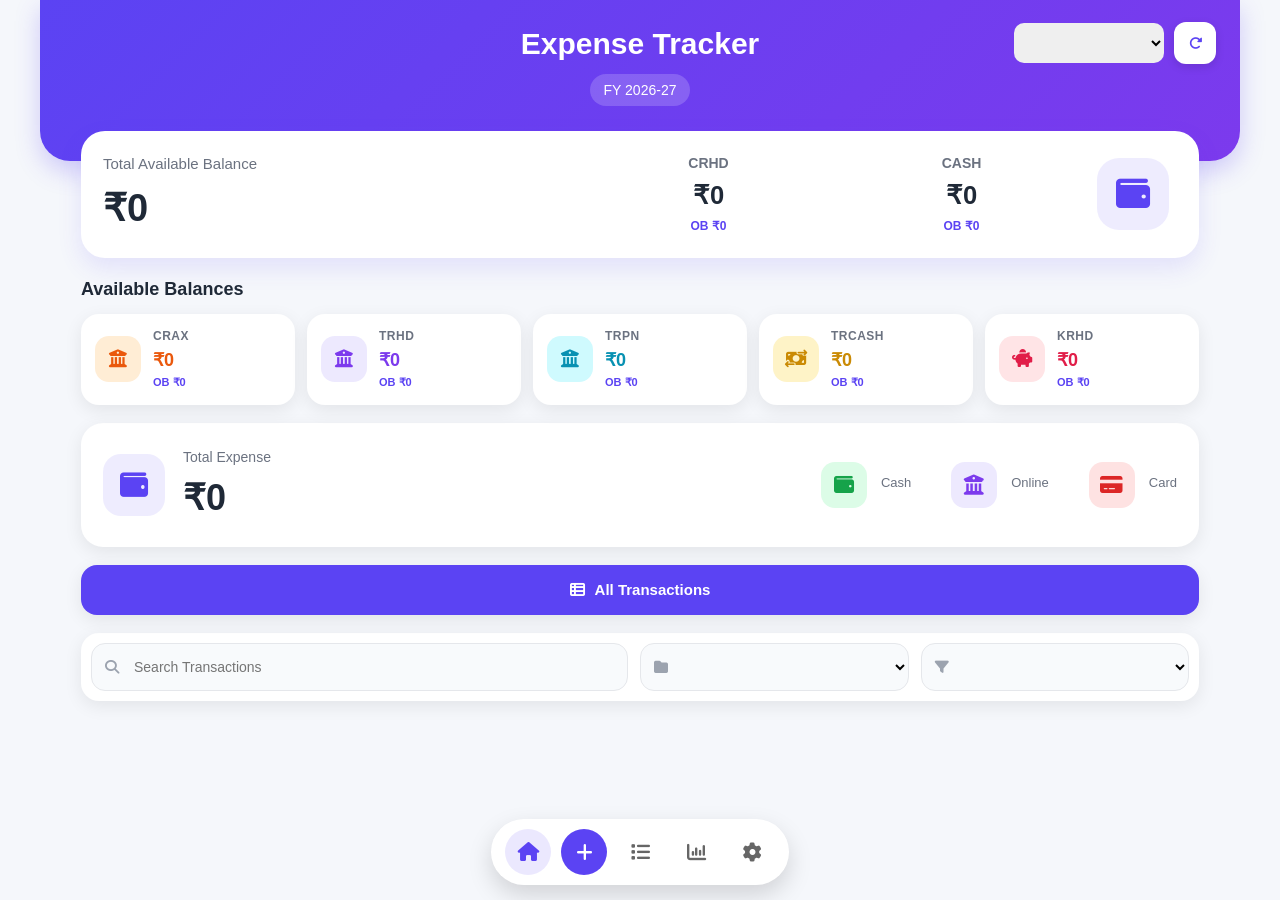
==== index.html @ 5d99fd7b "Add files via upload" ====
﻿<!DOCTYPE html>
<html lang="en">
<head>
    <meta charset="UTF-8">
    <meta name="viewport" content="width=device-width, initial-scale=1.0">

    <title>Expense Tracker</title>
    <link rel="stylesheet" href="css/style.css">

    <link rel="stylesheet"
          href="https://cdnjs.cloudflare.com/ajax/libs/font-awesome/6.5.1/css/all.min.css">
    <link rel="icon" type="image/x-icon" href="favicon.ico">
</head>

<body class="home-page"
      data-title="Expense Tracker"
      data-subtitle="FY 2026-27"
      data-show-month="true">

    <div id="headerContainer"></div>

    <main class="dashboard-container">

        <section class="balance-overview">
            <div class="balance-expense">
                <div class="balance-label">
                    Total Available Balance
                </div>
                <div id="lblTotalBalance"
                     class="balance-value">
                    ₹0
                </div>
            </div>


            <!--<div class="account-card cash">-->

            <div class="cash-info">

                <span>CRHD</span>
                <strong id="lblCRHD">
                    ₹0
                </strong>
                <small id="lblCRHDOpening" class="opening-balance">
                    OB ₹0
                </small>
            </div>

            <div class="cash-info">
                <span>CASH</span>
                <strong id="lblCash">
                    ₹0
                </strong>
                <small id="lblCashOpening" class="opening-balance">
                    OB ₹0
                </small>
            </div>


            <div class="balance-wallet">
                <i class="fa-solid fa-wallet"></i>
            </div>
        </section>

        <!-- Account Balances -->

        <h3 class="section-title">
            Available Balances
        </h3>

        <div class="balances-row">

            <div class="account-card crax">

                <div class="account-icon">
                    <i class="fa-solid fa-building-columns"></i>
                </div>

                <div class="account-info">

                    <span>CRAX</span>
                    <strong id="lblCRAX">
                        ₹0
                    </strong>
                    <small id="lblCRAXOpening" class="opening-balance">
                        OB ₹0
                    </small>
                </div>
            </div>

            <div class="account-card trhd">
                <div class="account-icon">
                    <i class="fa-solid fa-building-columns"></i>
                </div>
                <div class="account-info">
                    <span>TRHD</span>
                    <strong id="lblTRHD">
                        ₹0
                    </strong>
                    <small id="lblTRHDOpening" class="opening-balance">
                        OB ₹0
                    </small>
                </div>
            </div>

            <div class="account-card trpn">
                <div class="account-icon">
                    <i class="fa-solid fa-building-columns"></i>
                </div>

                <div class="account-info">

                    <span>TRPN</span>
                    <strong id="lblTRPN">
                        ₹0
                    </strong>
                    <small id="lblTRPNOpening" class="opening-balance">
                        OB ₹0
                    </small>
                </div>
            </div>

            <div class="account-card trcash">
                <div class="account-icon">
                    <i class="fa-solid fa-money-bill-transfer"></i>
                </div>
                <div class="account-info">
                    <span>TRCASH</span>
                    <strong id="lblTRCASH">
                        ₹0
                    </strong>
                    <small id="lblTRCASHOpening" class="opening-balance">
                        OB ₹0
                    </small>
                </div>

            </div>

            <div class="account-card krhd">

                <div class="account-icon">
                    <i class="fa-solid fa-piggy-bank"></i>
                </div>
                <div class="account-info">
                    <span>KRHD</span>
                    <strong id="lblKRHD">
                        ₹0
                    </strong>
                    <small id="lblKRHDOpening" class="opening-balance">
                        OB ₹0
                    </small>
                </div>

            </div>

        </div>

        <div class="balance-card">

            <div class="balance-left">

                <div class="balance-icon">
                    <i class="fa-solid fa-wallet"></i>
                </div>

                <div>
                    <span>Total Expense</span>
                    <h2 id="lblTotalExpense">₹0</h2>
                </div>

            </div>

            <div class="expense-summary-inline">

                <div class="summary-item">
                    <i class="fa-solid fa-wallet cash-color"></i>
                    <div>
                        <span>Cash</span>
                        <h3 id="lblCashExpense"></h3>
                    </div>
                </div>

                <div class="summary-item">
                    <i class="fa-solid fa-building-columns online-color"></i>
                    <div>
                        <span>Online</span>
                        <h3 id="lblOnlineExpense"></h3>
                    </div>
                </div>

                <div class="summary-item">
                    <i class="fa-solid fa-credit-card cc-color"></i>
                    <div>
                        <span>Card</span>
                        <h3 id="lblCCPayment"></h3>
                    </div>
                </div>

            </div>

        </div>

        <div class="entries-actions">

            <button id="btnViewAll" class="action-btn">
                <i class="fa-solid fa-table-list"></i>
                All Transactions
            </button>

        </div>

        <div class="filters-panel">

            <div class="filter-item search-box">
                <i class="fa-solid fa-magnifying-glass"></i>
                <input type="text"
                       id="txtSearch"
                       placeholder="Search Transactions">
            </div>

            <div class="filter-item">
                <i class="fa-solid fa-folder"></i>
                <select id="cmbCategory"></select>
            </div>

            <div class="filter-item">
                <i class="fa-solid fa-filter"></i>
                <select id="cmbMode"></select>

            </div>

        </div>


        <!-- ==========================================
     View All Transactions Modal
    =========================================== -->

        <div id="allEntriesModal" class="custom-modal">

            <div class="custom-modal-content">

                <div class="custom-modal-header">

                    <h2>
                        <i class="fa-solid fa-table-list"></i>
                        All Transactions
                    </h2>

                    <button id="btnCloseEntriesModal" class="close-modal">
                        <i class="fa-solid fa-xmark"></i>
                    </button>

                </div>

                <div class="custom-modal-body">

                    <div id="allEntriesTableContainer">

                    </div>

                </div>

            </div>

        </div>

        <div id="entriesContainer"></div>

        <div id="loadingOverlay" style="
	          position: fixed;
	          top: 0;
	          left: 0;
	          width: 100%;
	          height: 100%;
	          background: rgba(255,255,255,0.6);
	          display: flex;
	          align-items: center;
	          justify-content: center;
	          z-index: 9999;
	          display: none;">
            <img src="loading.gif" alt="Loading..." style="width: 100px; height: 100px;">
        </div>

    </main>


    <script src="js/config.js"></script>
    <script src="js/header.js"></script>
    <script src="js/api.js"></script>
    <script src="js/common.js"></script>
    <script src="js/dashboard.js"></script>
    <script src="js/entries.js"></script>
    <script src="js/navigation.js"></script>
</body>
</html>
---- css/style.css ----
/* ==========================================================
   EXPENSE TRACKER
   STYLE.CSS
   PART 1
   ----------------------------------------------------------
   1. Root Variables
   2. Reset
   3. Base Styles
   4. Typography
   5. Layout
   6. Header
   7. Common Cards
   8. Utilities
   9. Balance Overview
========================================================== */


/* ==========================================================
   1. ROOT VARIABLES
========================================================== */

:root {
    --primary: #5b43f3;
    --primary-dark: #4630dd;
    --primary-light: #7c3aed;
    --success: #16a34a;
    --danger: #dc2626;
    --warning: #ea580c;
    --info: #0891b2;
    --bg: #f5f7fb;
    --card: #ffffff;
    --text: #1f2937;
    --text-light: #6b7280;
    --border: #e5e7eb;
    --radius-sm: 12px;
    --radius: 18px;
    --radius-lg: 26px;
    --shadow: 0 5px 18px rgba(0,0,0,.08);
    --shadow-hover: 0 10px 28px rgba(0,0,0,.12);
    --transition: .25s ease;
}


/* ==========================================================
   2. RESET
========================================================== */

*,
*::before,
*::after {
    margin: 0;
    padding: 0;
    box-sizing: border-box;
}

html {
    scroll-behavior: smooth;
}

body {
    font-family: "Segoe UI", sans-serif;
    background: var(--bg);
    color: var(--text);
    line-height: 1.45;
    padding-bottom: 90px;
}


/* ==========================================================
   3. BASE ELEMENTS
========================================================== */

img {
    max-width: 100%;
    display: block;
}

button {
    font-family: inherit;
    cursor: pointer;
}

input,
select,
textarea {
    font-family: inherit;
}

a {
    text-decoration: none;
    color: inherit;
}


/* ==========================================================
   4. TYPOGRAPHY
========================================================== */

h1 {
    font-size: clamp(24px,3vw,30px);
    font-weight: 700;
}

h2 {
    font-size: clamp(20px,2.5vw,26px);
    font-weight: 700;
}

h3 {
    font-size: clamp(18px,2vw,22px);
    font-weight: 600;
}

.section-title {
    margin: 18px 0 12px;
    font-size: 18px;
    font-weight: 700;
    color: var(--text);
}

.text-center {
    text-align: center;
}


/* ==========================================================
   5. MAIN LAYOUT
========================================================== */

.dashboard-container {
    width: 100%;
    max-width: 1150px;
    margin: -30px auto 90px;
    padding: 0 16px;
    position: relative;
    z-index: 5;
}

.page-section {
    margin-bottom: 16px;
}


/* ==========================================================
   6. HEADER
========================================================== */

.dashboard-header {
    max-width: 1200px;
    margin: 0 auto;
    padding: 22px 24px 55px;
    background: linear-gradient( 135deg, var(--primary), var(--primary-light) );
    color: white;
    border-radius: 0 0 30px 30px;
    box-shadow: 0 10px 25px rgba(91,67,243,.25);
    position: relative;
}

.header-center {
    text-align: center;
}

    .header-center h1 {
        margin-bottom: 8px;
    }

.fy-badge {
    display: inline-block;
    padding: 6px 14px;
    border-radius: 30px;
    background: rgba(255,255,255,.18);
    font-size: 14px;
    font-weight: 500;
}

.header-right {
    position: absolute;
    top: 22px;
    right: 24px;
    display: flex;
    align-items: center;
    gap: 10px;
}

    .header-right select {
        width: 150px;
        height: 40px;
        border: none;
        border-radius: 10px;
        padding: 0 12px;
        outline: none;
    }

.header-refresh {
    width: 42px;
    height: 42px;
    border: none;
    border-radius: 12px;
    background: white;
    color: var(--primary);
    transition: var(--transition);
    box-shadow: 0 3px 10px rgba(0,0,0,.12);
}

    .header-refresh:hover {
        transform: rotate(180deg);
    }

.back-btn {
    position: absolute;
    left: 24px;
    top: 22px;
    width: 42px;
    height: 42px;
    border-radius: 50%;
    background: white;
    color: var(--primary);
    display: flex;
    align-items: center;
    justify-content: center;
    box-shadow: 0 3px 10px rgba(0,0,0,.12);
}


/* ==========================================================
   7. COMMON CARDS
========================================================== */

.card {
    background: var(--card);
    border-radius: var(--radius);
    box-shadow: var(--shadow);
    padding: 18px;
    transition: var(--transition);
}

    .card:hover {
        box-shadow: var(--shadow-hover);
        transform: translateY(-2px);
    }

.section-card {
    background: white;
    border-radius: var(--radius);
    padding: 18px;
    box-shadow: var(--shadow);
}


/* ==========================================================
   8. UTILITIES
========================================================== */

.flex {
    display: flex;
}

.flex-center {
    display: flex;
    align-items: center;
    justify-content: center;
}

.space-between {
    display: flex;
    justify-content: space-between;
    align-items: center;
}

.hidden {
    display: none !important;
}

.mt-10 {
    margin-top: 10px;
}

.mt-15 {
    margin-top: 15px;
}

.mt-20 {
    margin-top: 20px;
}

.mb-10 {
    margin-bottom: 10px;
}

.mb-15 {
    margin-bottom: 15px;
}

.w-100 {
    width: 100%;
}


/* ==========================================================
   9. BALANCE OVERVIEW
========================================================== */

.balance-overview {
    display: grid;
    grid-template-columns: 2fr 1fr 1fr 80px;
    gap: 18px;
    align-items: center;
    background: white;
    padding: 22px;
    border-radius: 24px;
    box-shadow: 0 10px 25px rgba(91,67,243,.12);
    margin-bottom: 16px;
}

.balance-expense {
    display: flex;
    flex-direction: column;
}

.balance-label {
    font-size: 15px;
    color: var(--text-light);
    margin-bottom: 6px;
}

.balance-value {
    font-size: clamp(30px,4vw,38px);
    font-weight: 700;
    color: var(--text);
}

.cash-info {
    display: flex;
    flex-direction: column;
    align-items: center;
}

    .cash-info span {
        font-size: 14px;
        font-weight: 600;
        color: var(--text-light);
    }

    .cash-info strong {
        font-size: clamp(22px,2vw,28px);
        margin: 4px 0;
        font-weight: 700;
    }

.opening-balance {
    font-size: 12px;
    font-weight: 600;
    color: var(--primary);
}

.balance-wallet {
    width: 72px;
    height: 72px;
    border-radius: 22px;
    display: flex;
    align-items: center;
    justify-content: center;
    background: rgba(91,67,243,.10);
}

    .balance-wallet i {
        font-size: 34px;
        color: var(--primary);
    }
/* ==========================================================
   STYLE.CSS
   PART 2
   ----------------------------------------------------------
   10. ACCOUNT CARDS
   11. ACCOUNT COLORS
   12. EXPENSE SUMMARY
   13. FILTER PANEL
========================================================== */


/* ==========================================================
   10. ACCOUNT CARDS
========================================================== */

.balances-row {
    display: grid;
    grid-template-columns: repeat(5, 1fr);
    gap: 12px;
    margin-bottom: 18px;
}

.account-card {
    display: flex;
    align-items: center;
    gap: 12px;
    padding: 14px;
    background: var(--card);
    border-radius: var(--radius);
    box-shadow: var(--shadow);
    transition: var(--transition);
    min-height: 82px;
}

    .account-card:hover {
        transform: translateY(-3px);
        box-shadow: var(--shadow-hover);
    }

.account-icon {
    width: 46px;
    height: 46px;
    border-radius: 14px;
    display: flex;
    align-items: center;
    justify-content: center;
    flex-shrink: 0;
    font-size: 18px;
}

.account-info {
    flex: 1;
    display: flex;
    flex-direction: column;
}

    .account-info span {
        font-size: 12px;
        font-weight: 600;
        color: var(--text-light);
        text-transform: uppercase;
        letter-spacing: .5px;
    }

    .account-info strong {
        font-size: 18px;
        font-weight: 700;
        margin: 2px 0;
    }

    .account-info small {
        font-size: 11px;
        font-weight: 600;
        color: var(--primary);
    }


/* ==========================================================
   11. ACCOUNT COLORS
========================================================== */

.crhd .account-icon {
    background: #dcfce7;
    color: #15803d;
}

.crhd strong {
    color: #15803d;
}



.crax .account-icon {
    background: #ffedd5;
    color: #ea580c;
}

.crax strong {
    color: #ea580c;
}



.trhd .account-icon {
    background: #ede9fe;
    color: #7c3aed;
}

.trhd strong {
    color: #7c3aed;
}



.trpn .account-icon {
    background: #cffafe;
    color: #0891b2;
}

.trpn strong {
    color: #0891b2;
}



.trcash .account-icon {
    background: #fef3c7;
    color: #ca8a04;
}

.trcash strong {
    color: #ca8a04;
}



.krhd .account-icon {
    background: #ffe4e6;
    color: #e11d48;
}

.krhd strong {
    color: #e11d48;
}



/* ==========================================================
   12. EXPENSE SUMMARY
========================================================== */

.balance-card {
    display: flex;
    justify-content: space-between;
    align-items: center;
    gap: 30px;
    background: var(--card);
    border-radius: 22px;
    padding: 22px;
    box-shadow: var(--shadow);
    margin-bottom: 18px;
}

.balance-left {
    display: flex;
    align-items: center;
    gap: 18px;
}

.balance-icon {
    width: 62px;
    height: 62px;
    border-radius: 18px;
    background: rgba(91,67,243,.10);
    display: flex;
    align-items: center;
    justify-content: center;
}

    .balance-icon i {
        font-size: 28px;
        color: var(--primary);
    }

.balance-left span {
    font-size: 14px;
    color: var(--text-light);
}

.balance-left h2 {
    font-size: clamp(28px,3vw,36px);
    margin-top: 4px;
}

.expense-summary-inline {
    display: flex;
    gap: 40px;
}

.summary-item {
    display: flex;
    align-items: center;
    gap: 14px;
}

    .summary-item i {
        width: 46px;
        height: 46px;
        border-radius: 14px;
        display: flex;
        align-items: center;
        justify-content: center;
        font-size: 20px;
    }

    .summary-item span {
        display: block;
        font-size: 13px;
        color: var(--text-light);
    }

    .summary-item h3 {
        margin-top: 3px;
        font-size: 22px;
    }

.cash-color {
    background: #dcfce7;
    color: #16a34a;
}

.online-color {
    background: #ede9fe;
    color: #7c3aed;
}

.cc-color {
    background: #fee2e2;
    color: #dc2626;
}



/* ==========================================================
   13. FILTER PANEL
========================================================== */

.filters-panel {
    display: flex;
    gap: 12px;
    background: var(--card);
    padding: 10px;
    border-radius: 18px;
    box-shadow: var(--shadow);
    margin-bottom: 18px;
}

.filter-item {
    position: relative;
    flex: 1;
}

    .filter-item i {
        position: absolute;
        left: 14px;
        top: 50%;
        transform: translateY(-50%);
        color: #9ca3af;
        font-size: 14px;
        pointer-events: none;
    }

    .filter-item input,
    .filter-item select {
        width: 100%;
        height: 48px;
        border: 1px solid var(--border);
        border-radius: 14px;
        background: #f8fafc;
        padding-left: 42px;
        padding-right: 14px;
        outline: none;
        font-size: 14px;
        transition: var(--transition);
    }

        .filter-item input:focus,
        .filter-item select:focus {
            border-color: var(--primary);
            background: white;
            box-shadow: 0 0 0 3px rgba(91,67,243,.10);
        }

.search-box {
    flex: 2;
}

/* ==========================================================
   STYLE.CSS
   PART 3
   ----------------------------------------------------------
   14. ACTION BUTTONS
   15. CATEGORY CARDS
   16. CATEGORY EXPAND / COLLAPSE
   17. TRANSACTION TABLE
   18. BADGES
   19. ACTION BUTTONS (EDIT / DELETE)
========================================================== */


/* ==========================================================
   14. ACTION BUTTONS
========================================================== */

.entries-actions {
    display: flex;
    gap: 12px;
    margin-bottom: 18px;
}

.action-btn {
    flex: 1;
    height: 50px;
    border: none;
    border-radius: 16px;
    background: var(--primary);
    color: #fff;
    font-size: 15px;
    font-weight: 600;
    display: flex;
    align-items: center;
    justify-content: center;
    gap: 10px;
    transition: var(--transition);
    box-shadow: var(--shadow);
}

    .action-btn:hover {
        background: var(--primary-dark);
        transform: translateY(-2px);
    }

    .action-btn:active {
        transform: scale(.98);
    }



/* ==========================================================
   15. CATEGORY CARDS
========================================================== */

.category-card {
    background: var(--card);
    border-radius: 18px;
    box-shadow: var(--shadow);
    margin-bottom: 14px;
    overflow: hidden;
    transition: var(--transition);
}

    .category-card:hover {
        box-shadow: var(--shadow-hover);
    }

.category-header {
    display: flex;
    align-items: center;
    justify-content: space-between;
    gap: 16px;
    padding: 18px;
    cursor: pointer;
}

.category-left {
    display: flex;
    align-items: center;
    gap: 15px;
}

.category-icon {
    width: 52px;
    height: 52px;
    border-radius: 16px;
    background: rgba(91,67,243,.10);
    color: var(--primary);
    display: flex;
    align-items: center;
    justify-content: center;
    font-size: 22px;
    flex-shrink: 0;
}

.category-info {
    display: flex;
    flex-direction: column;
}

.category-name {
    font-size: 17px;
    font-weight: 700;
    color: var(--text);
}

.category-count {
    margin-top: 3px;
    font-size: 12px;
    color: var(--text-light);
}

.category-total {
    font-size: 24px;
    font-weight: 700;
    color: var(--primary);
    white-space: nowrap;
}

.category-arrow {
    margin-left: 12px;
    font-size: 16px;
    color: var(--text-light);
    transition: .30s;
}



/* ==========================================================
   16. EXPAND / COLLAPSE
========================================================== */

.category-transactions {
    max-height: 0;
    overflow: hidden;
    transition: max-height .35s ease, padding .35s ease;
    padding: 0 18px;
}

.category-card.expanded .category-transactions {
    max-height: 2500px;
    padding: 0 18px 18px;
}

.category-card.expanded .category-arrow {
    transform: rotate(180deg);
}

.category-card.expanded {
    border-left: 5px solid var(--primary);
}



/* ==========================================================
   17. TRANSACTION TABLE
========================================================== */

.transactions-table {
    width: 100%;
    border-collapse: collapse;
    margin-top: 10px;
    background: white;
}

    .transactions-table thead {
        background: rgba(91,67,243,.08);
    }

    .transactions-table th {
        padding: 12px 10px;
        font-size: 13px;
        font-weight: 700;
        color: var(--text);
        text-align: center;
        border-bottom: 2px solid var(--border);
    }

    .transactions-table td {
        padding: 11px 10px;
        font-size: 14px;
        border-bottom: 1px solid #edf0f5;
        vertical-align: middle;
    }

    .transactions-table tbody tr {
        transition: .20s;
    }

        .transactions-table tbody tr:hover {
            background: rgba(91,67,243,.04);
        }

        .transactions-table tbody tr:last-child td {
            border-bottom: none;
        }



    /* Column Alignments */

    .transactions-table td:nth-child(1),
    .transactions-table td:nth-child(3),
    .transactions-table td:nth-child(5),
    .transactions-table td:nth-child(6) {
        text-align: center;
    }

    .transactions-table td:nth-child(2) {
        font-weight: 600;
    }

.amount-cell {
    color: var(--success);
    font-weight: 700;
    font-size: 15px;
}



/* ==========================================================
   18. BADGES
========================================================== */

.category-badge {
    display: inline-flex;
    align-items: center;
    justify-content: center;
    padding: 5px 10px;
    border-radius: 30px;
    background: rgba(91,67,243,.10);
    color: var(--primary);
    font-size: 12px;
    font-weight: 600;
}

.mode-badge {
    display: inline-flex;
    align-items: center;
    justify-content: center;
    padding: 5px 10px;
    border-radius: 30px;
    background: #f3f4f6;
    color: #555;
    font-size: 12px;
    font-weight: 600;
}



/* ==========================================================
   19. EDIT / DELETE BUTTONS
========================================================== */

.transaction-actions {
    display: flex;
    justify-content: center;
    gap: 6px;
}

.btnEdit,
.btnDelete {
    width: 34px;
    height: 34px;
    border: none;
    border-radius: 10px;
    color: white;
    display: flex;
    align-items: center;
    justify-content: center;
    transition: var(--transition);
}

.btnEdit {
    background: #2563eb;
}

    .btnEdit:hover {
        background: #1d4ed8;
    }

.btnDelete {
    background: #dc2626;
}

    .btnDelete:hover {
        background: #b91c1c;
    }

    .btnEdit:hover,
    .btnDelete:hover {
        transform: translateY(-2px);
    }

    .btnEdit i,
    .btnDelete i {
        font-size: 13px;
    }

/* ==========================================================
   STYLE.CSS
   PART 4
   ----------------------------------------------------------
   20. CUSTOM MODAL
   21. LOADING OVERLAY
   22. BOTTOM NAVIGATION
   23. MOBILE RESPONSIVE
========================================================== */


/* ==========================================================
   20. CUSTOM MODAL
========================================================== */

.custom-modal {
    display: none;
    position: fixed;
    inset: 0;
    background: rgba(0,0,0,.45);
    backdrop-filter: blur(4px);
    z-index: 9999;
    align-items: center;
    justify-content: center;
    padding: 20px;
}

    .custom-modal.show {
        display: flex;
    }

.custom-modal-content {
    width: 95%;
    max-width: 1200px;
    max-height: 92vh;
    display: flex;
    flex-direction: column;
    background: var(--card);
    border-radius: 22px;
    overflow: hidden;
    box-shadow: 0 20px 45px rgba(0,0,0,.20);
}

.custom-modal-header {
    display: flex;
    justify-content: space-between;
    align-items: center;
    padding: 18px 22px;
    background: linear-gradient( 135deg, var(--primary), var(--primary-light) );
    color: white;
}

    .custom-modal-header h2 {
        font-size: 22px;
        font-weight: 600;
    }

.close-modal {
    width: 42px;
    height: 42px;
    border: none;
    border-radius: 50%;
    background: white;
    color: var(--primary);
    font-size: 18px;
    transition: var(--transition);
}

    .close-modal:hover {
        transform: rotate(90deg);
    }

.custom-modal-body {
    flex: 1;
    overflow: auto;
    padding: 20px;
}

    .custom-modal-body::-webkit-scrollbar {
        width: 8px;
    }

    .custom-modal-body::-webkit-scrollbar-thumb {
        background: #cbd5e1;
        border-radius: 20px;
    }

#allEntriesTableContainer {
    max-height: 72vh;
    overflow-y: auto;
}

    #allEntriesTableContainer .transactions-table {
        margin-top: 0;
    }

    #allEntriesTableContainer thead th {
        position: sticky;
        top: 0;
        z-index: 50;
        background: #f4f4f4;
    }



/* ==========================================================
   21. LOADING OVERLAY
========================================================== */

#loadingOverlay {
    position: fixed;
    inset: 0;
    background: rgba(255,255,255,.70);
    backdrop-filter: blur(3px);
    display: none;
    justify-content: center;
    align-items: center;
    z-index: 99999;
}

    #loadingOverlay img {
        width: 90px;
        height: 90px;
    }



/* ==========================================================
   22. BOTTOM NAVIGATION
========================================================== */

.bottom-nav {
    position: fixed;
    left: 50%;
    bottom: 15px;
    transform: translateX(-50%);
    display: flex;
    align-items: center;
    gap: 10px;
    padding: 10px 14px;
    background: white;
    border-radius: 40px;
    box-shadow: 0 10px 25px rgba(0,0,0,.15);
    z-index: 999;
}

    .bottom-nav a {
        width: 46px;
        height: 46px;
        display: flex;
        align-items: center;
        justify-content: center;
        border-radius: 50%;
        color: #666;
        transition: var(--transition);
    }

        .bottom-nav a:hover {
            background: rgba(91,67,243,.08);
            color: var(--primary);
        }

        .bottom-nav a.active {
            background: rgba(91,67,243,.12);
            color: var(--primary);
        }

    .bottom-nav i {
        font-size: 19px;
    }

.add-menu {
    background: var(--primary);
    color: white !important;
}

    .add-menu:hover {
        background: var(--primary-dark) !important;
    }

    .add-menu.active {
        background: var(--primary);
        color: white !important;
    }



/* ==========================================================
   23. MOBILE RESPONSIVE
========================================================== */

@media (max-width:1024px) {

    .balances-row {
        grid-template-columns: repeat(3,1fr);
    }
}



@media (max-width:768px) {

    body {
        padding-bottom: 110px;
    }

    .dashboard-container {
        margin: -22px auto 110px;
        padding: 0 10px;
    }

    .dashboard-header {
        padding: 18px 14px 45px;
        border-radius: 0 0 24px 24px;
    }

    .header-center h1 {
        font-size: 20px;
    }

    .fy-badge {
        font-size: 12px;
    }

    .header-right {
        position: static;
        justify-content: center;
        margin-top: 15px;
    }

        .header-right select {
            width: 130px;
        }

    .back-btn {
        left: 14px;
        top: 18px;
    }

    /* Balance Overview */

    .balance-overview {
        grid-template-columns: 1fr;
        gap: 18px;
        text-align: center;
    }

    .cash-info {
        align-items: center;
    }

    .balance-wallet {
        margin: auto;
    }

    /* Accounts */

    .balances-row {
        grid-template-columns: repeat(2,1fr);
    }

    .account-card {
        min-height: 76px;
        padding: 12px;
    }

    .account-info strong {
        font-size: 17px;
    }

    /* Expense */

    .balance-card {
        flex-direction: column;
        align-items: flex-start;
        gap: 20px;
    }

    .expense-summary-inline {
        width: 100%;
        display: grid;
        grid-template-columns: 1fr;
        gap: 16px;
    }

    .summary-item {
        width: 100%;
    }

    /* Filters */

    .filters-panel {
        flex-direction: column;
    }

    .filter-item {
        width: 100%;
    }

    .search-box {
        flex: 1;
    }

    /* Buttons */

    .entries-actions {
        flex-direction: column;
    }

    /* Category */

    .category-header {
        align-items: flex-start;
        flex-direction: column;
    }

    .category-total {
        margin-left: 66px;
        font-size: 22px;
    }

    /* Table */

    .transactions-table thead {
        display: none;
    }

    .transactions-table,
    .transactions-table tbody,
    .transactions-table tr,
    .transactions-table td {
        display: block;
        width: 100%;
    }

        .transactions-table tr {
            margin-bottom: 12px;
            border-radius: 14px;
            border: 1px solid var(--border);
            overflow: hidden;
            box-shadow: 0 3px 10px rgba(0,0,0,.05);
        }

        .transactions-table td {
            display: flex;
            justify-content: space-between;
            align-items: center;
            padding: 10px 14px;
            text-align: right !important;
        }

            .transactions-table td::before {
                content: attr(data-label);
                font-weight: 600;
                color: var(--text);
                text-align: left;
            }

    .transaction-actions {
        justify-content: flex-end;
    }

    /* Modal */

    .custom-modal {
        padding: 8px;
    }

    .custom-modal-content {
        width: 100%;
        max-height: 96vh;
        border-radius: 18px;
    }

    .custom-modal-header {
        padding: 14px 16px;
    }

        .custom-modal-header h2 {
            font-size: 18px;
        }

    .custom-modal-body {
        padding: 14px;
    }

    /* Bottom Navigation */

    .bottom-nav {
        width: calc(100% - 20px);
        justify-content: space-evenly;
        bottom: 12px;
    }
}



@media (max-width:480px) {

    .balances-row {
        grid-template-columns: 1fr;
    }

    .balance-value {
        font-size: 30px;
    }

    .cash-info strong {
        font-size: 22px;
    }

    .summary-item h3 {
        font-size: 18px;
    }

    .category-icon {
        width: 46px;
        height: 46px;
        font-size: 18px;
    }

    .category-name {
        font-size: 15px;
    }

    .category-total {
        font-size: 20px;
        margin-left: 58px;
    }
}
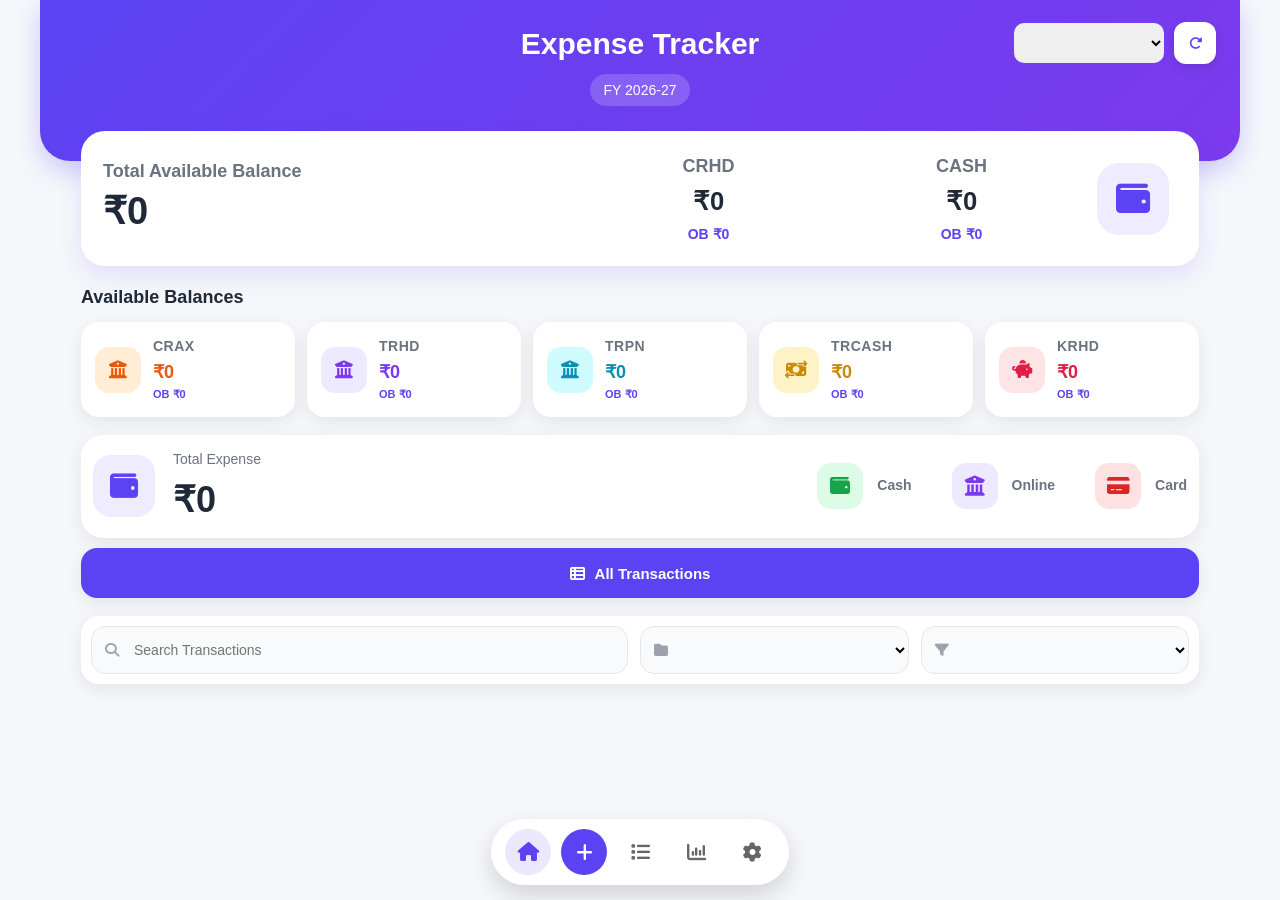
==== commit 68a8bb37: "Add files via upload" ====
--- a/index.html
+++ b/index.html
@@ -287,10 +287,10 @@
 
     <script src="js/config.js"></script>
     <script src="js/header.js"></script>
-    <script src="js/api.js"></script>
+    <!--<script src="js/api.js"></script>-->
     <script src="js/common.js"></script>
     <script src="js/dashboard.js"></script>
-    <script src="js/entries.js"></script>
+    <script src="js/transactions.js"></script>
     <script src="js/navigation.js"></script>
 </body>
 </html>
--- a/css/style.css
+++ b/css/style.css
@@ -141,6 +141,7 @@
 }
 
 
+
 /* ==========================================================
    6. HEADER
 ========================================================== */
@@ -206,6 +207,15 @@
         transform: rotate(180deg);
     }
 
+
+#msgBox {
+    margin-top: 0px;
+    text-align: center;
+    font-weight: 600;
+    font-size: 16px;
+}
+
+
 .back-btn {
     position: absolute;
     left: 24px;
@@ -318,9 +328,10 @@
 }
 
 .balance-label {
-    font-size: 15px;
+    font-size: 18px;
     color: var(--text-light);
-    margin-bottom: 6px;
+    margin-bottom: 0px;
+    font-weight: 700;
 }
 
 .balance-value {
@@ -336,8 +347,8 @@
 }
 
     .cash-info span {
-        font-size: 14px;
-        font-weight: 600;
+        font-size: 18px;
+        font-weight: 700;
         color: var(--text-light);
     }
 
@@ -348,8 +359,8 @@
     }
 
 .opening-balance {
-    font-size: 12px;
-    font-weight: 600;
+    font-size: 14px;
+    font-weight: 700;
     color: var(--primary);
 }
 
@@ -424,8 +435,8 @@
 }
 
     .account-info span {
-        font-size: 12px;
-        font-weight: 600;
+        font-size: 14px;
+        font-weight: 700;
         color: var(--text-light);
         text-transform: uppercase;
         letter-spacing: .5px;
@@ -525,9 +536,9 @@
     gap: 30px;
     background: var(--card);
     border-radius: 22px;
-    padding: 22px;
+    padding: 12px;
     box-shadow: var(--shadow);
-    margin-bottom: 18px;
+    margin-bottom: 10px;
 }
 
 .balance-left {
@@ -586,6 +597,8 @@
         display: block;
         font-size: 13px;
         color: var(--text-light);
+        font-size: 14px;
+        font-weight: 700;
     }
 
     .summary-item h3 {
@@ -1276,13 +1289,77 @@
     /* Category */
 
     .category-header {
-        align-items: flex-start;
-        flex-direction: column;
+        display: flex;
+        justify-content: space-between;
+        align-items: center;
+        gap: 20px;
+        padding: 18px;
     }
 
     .category-total {
         margin-left: 66px;
         font-size: 22px;
+    }
+
+    .category-info {
+        flex: 1;
+        display: flex;
+        flex-direction: column;
+    }
+
+    .category-progress-row {
+        display: flex;
+        align-items: center;
+        gap: 10px;
+        margin-top: 8px;
+        width: 100%;
+    }
+
+    .txn-count {
+        width: 65px;
+        font-size: 12px;
+        color: #666;
+        flex-shrink: 0;
+    }
+
+    .category-progress {
+        flex: 1;
+        height: 8px;
+        background: #ececec;
+        border-radius: 30px;
+        overflow: hidden;
+        min-width: 120px;
+    }
+
+    .category-progress-fill {
+        height: 100%;
+        background: linear-gradient( 90deg, var(--primary), var(--primary-light) );
+        border-radius: 20px;
+    }
+
+    .percent {
+        width: 48px;
+        text-align: right;
+        font-size: 12px;
+        color: #666;
+    }
+
+    .avg-text {
+        margin-top: 6px;
+        font-size: 12px;
+        color: #888;
+    }
+
+    .category-right {
+        min-width: 140px;
+        text-align: right;
+    }
+
+    .category-left {
+        display: flex;
+        align-items: flex-start;
+        gap: 16px;
+        flex: 1;
     }
 
     /* Table */
@@ -1361,6 +1438,7 @@
 
 
 
+
 @media (max-width:480px) {
 
     .balances-row {
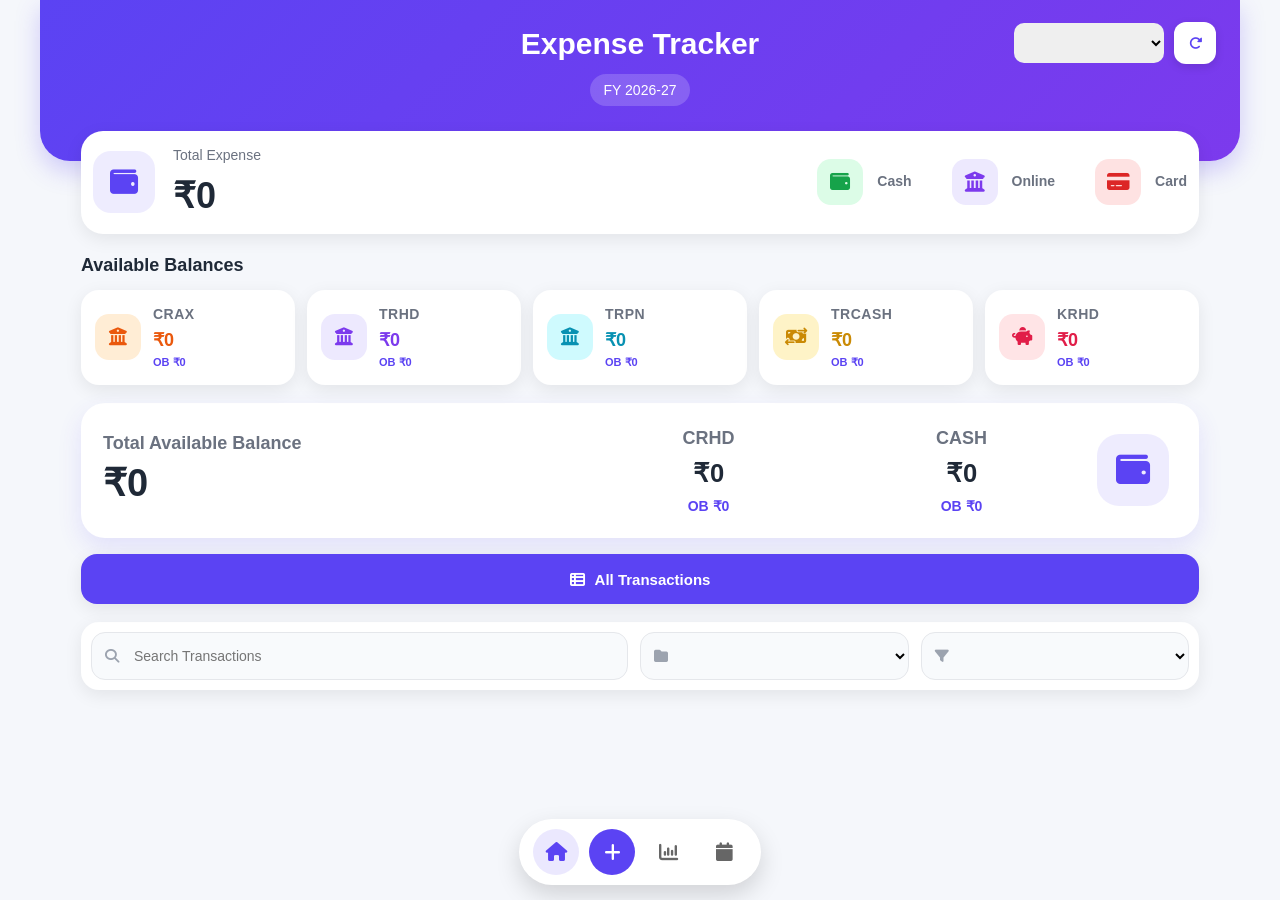
==== commit 5052fb04: "Add files via upload" ====
--- a/index.html
+++ b/index.html
@@ -20,6 +20,148 @@
     <div id="headerContainer"></div>
 
     <main class="dashboard-container">
+
+
+
+        <div class="balance-card">
+
+            <div class="balance-left">
+
+                <div class="balance-icon">
+                    <i class="fa-solid fa-wallet"></i>
+                </div>
+
+                <div>
+                    <span>Total Expense</span>
+                    <h2 id="lblTotalExpense">₹0</h2>
+                </div>
+
+            </div>
+
+            <div class="expense-summary-inline">
+
+                <div class="summary-item">
+                    <i class="fa-solid fa-wallet cash-color"></i>
+                    <div>
+                        <span>Cash</span>
+                        <h3 id="lblCashExpense"></h3>
+                    </div>
+                </div>
+
+                <div class="summary-item">
+                    <i class="fa-solid fa-building-columns online-color"></i>
+                    <div>
+                        <span>Online</span>
+                        <h3 id="lblOnlineExpense"></h3>
+                    </div>
+                </div>
+
+                <div class="summary-item">
+                    <i class="fa-solid fa-credit-card cc-color"></i>
+                    <div>
+                        <span>Card</span>
+                        <h3 id="lblCCPayment"></h3>
+                    </div>
+                </div>
+
+            </div>
+
+        </div>
+
+        <!-- Account Balances -->
+
+        <h3 class="section-title">
+            Available Balances
+        </h3>
+
+        <div class="balances-row">
+
+            <div class="account-card crax">
+
+                <div class="account-icon">
+                    <i class="fa-solid fa-building-columns"></i>
+                </div>
+
+                <div class="account-info">
+
+                    <span>CRAX</span>
+                    <strong id="lblCRAX">
+                        ₹0
+                    </strong>
+                    <small id="lblCRAXOpening" class="opening-balance">
+                        OB ₹0
+                    </small>
+                </div>
+            </div>
+
+            <div class="account-card trhd">
+                <div class="account-icon">
+                    <i class="fa-solid fa-building-columns"></i>
+                </div>
+                <div class="account-info">
+                    <span>TRHD</span>
+                    <strong id="lblTRHD">
+                        ₹0
+                    </strong>
+                    <small id="lblTRHDOpening" class="opening-balance">
+                        OB ₹0
+                    </small>
+                </div>
+            </div>
+
+            <div class="account-card trpn">
+                <div class="account-icon">
+                    <i class="fa-solid fa-building-columns"></i>
+                </div>
+
+                <div class="account-info">
+
+                    <span>TRPN</span>
+                    <strong id="lblTRPN">
+                        ₹0
+                    </strong>
+                    <small id="lblTRPNOpening" class="opening-balance">
+                        OB ₹0
+                    </small>
+                </div>
+            </div>
+
+            <div class="account-card trcash">
+                <div class="account-icon">
+                    <i class="fa-solid fa-money-bill-transfer"></i>
+                </div>
+                <div class="account-info">
+                    <span>TRCASH</span>
+                    <strong id="lblTRCASH">
+                        ₹0
+                    </strong>
+                    <small id="lblTRCASHOpening" class="opening-balance">
+                        OB ₹0
+                    </small>
+                </div>
+
+            </div>
+
+            <div class="account-card krhd">
+
+                <div class="account-icon">
+                    <i class="fa-solid fa-piggy-bank"></i>
+                </div>
+                <div class="account-info">
+                    <span>KRHD</span>
+                    <strong id="lblKRHD">
+                        ₹0
+                    </strong>
+                    <small id="lblKRHDOpening" class="opening-balance">
+                        OB ₹0
+                    </small>
+                </div>
+
+            </div>
+
+        </div>
+
+        <!-- Total Available Balance -->
 
         <section class="balance-overview">
             <div class="balance-expense">
@@ -62,143 +204,6 @@
             </div>
         </section>
 
-        <!-- Account Balances -->
-
-        <h3 class="section-title">
-            Available Balances
-        </h3>
-
-        <div class="balances-row">
-
-            <div class="account-card crax">
-
-                <div class="account-icon">
-                    <i class="fa-solid fa-building-columns"></i>
-                </div>
-
-                <div class="account-info">
-
-                    <span>CRAX</span>
-                    <strong id="lblCRAX">
-                        ₹0
-                    </strong>
-                    <small id="lblCRAXOpening" class="opening-balance">
-                        OB ₹0
-                    </small>
-                </div>
-            </div>
-
-            <div class="account-card trhd">
-                <div class="account-icon">
-                    <i class="fa-solid fa-building-columns"></i>
-                </div>
-                <div class="account-info">
-                    <span>TRHD</span>
-                    <strong id="lblTRHD">
-                        ₹0
-                    </strong>
-                    <small id="lblTRHDOpening" class="opening-balance">
-                        OB ₹0
-                    </small>
-                </div>
-            </div>
-
-            <div class="account-card trpn">
-                <div class="account-icon">
-                    <i class="fa-solid fa-building-columns"></i>
-                </div>
-
-                <div class="account-info">
-
-                    <span>TRPN</span>
-                    <strong id="lblTRPN">
-                        ₹0
-                    </strong>
-                    <small id="lblTRPNOpening" class="opening-balance">
-                        OB ₹0
-                    </small>
-                </div>
-            </div>
-
-            <div class="account-card trcash">
-                <div class="account-icon">
-                    <i class="fa-solid fa-money-bill-transfer"></i>
-                </div>
-                <div class="account-info">
-                    <span>TRCASH</span>
-                    <strong id="lblTRCASH">
-                        ₹0
-                    </strong>
-                    <small id="lblTRCASHOpening" class="opening-balance">
-                        OB ₹0
-                    </small>
-                </div>
-
-            </div>
-
-            <div class="account-card krhd">
-
-                <div class="account-icon">
-                    <i class="fa-solid fa-piggy-bank"></i>
-                </div>
-                <div class="account-info">
-                    <span>KRHD</span>
-                    <strong id="lblKRHD">
-                        ₹0
-                    </strong>
-                    <small id="lblKRHDOpening" class="opening-balance">
-                        OB ₹0
-                    </small>
-                </div>
-
-            </div>
-
-        </div>
-
-        <div class="balance-card">
-
-            <div class="balance-left">
-
-                <div class="balance-icon">
-                    <i class="fa-solid fa-wallet"></i>
-                </div>
-
-                <div>
-                    <span>Total Expense</span>
-                    <h2 id="lblTotalExpense">₹0</h2>
-                </div>
-
-            </div>
-
-            <div class="expense-summary-inline">
-
-                <div class="summary-item">
-                    <i class="fa-solid fa-wallet cash-color"></i>
-                    <div>
-                        <span>Cash</span>
-                        <h3 id="lblCashExpense"></h3>
-                    </div>
-                </div>
-
-                <div class="summary-item">
-                    <i class="fa-solid fa-building-columns online-color"></i>
-                    <div>
-                        <span>Online</span>
-                        <h3 id="lblOnlineExpense"></h3>
-                    </div>
-                </div>
-
-                <div class="summary-item">
-                    <i class="fa-solid fa-credit-card cc-color"></i>
-                    <div>
-                        <span>Card</span>
-                        <h3 id="lblCCPayment"></h3>
-                    </div>
-                </div>
-
-            </div>
-
-        </div>
 
         <div class="entries-actions">
 
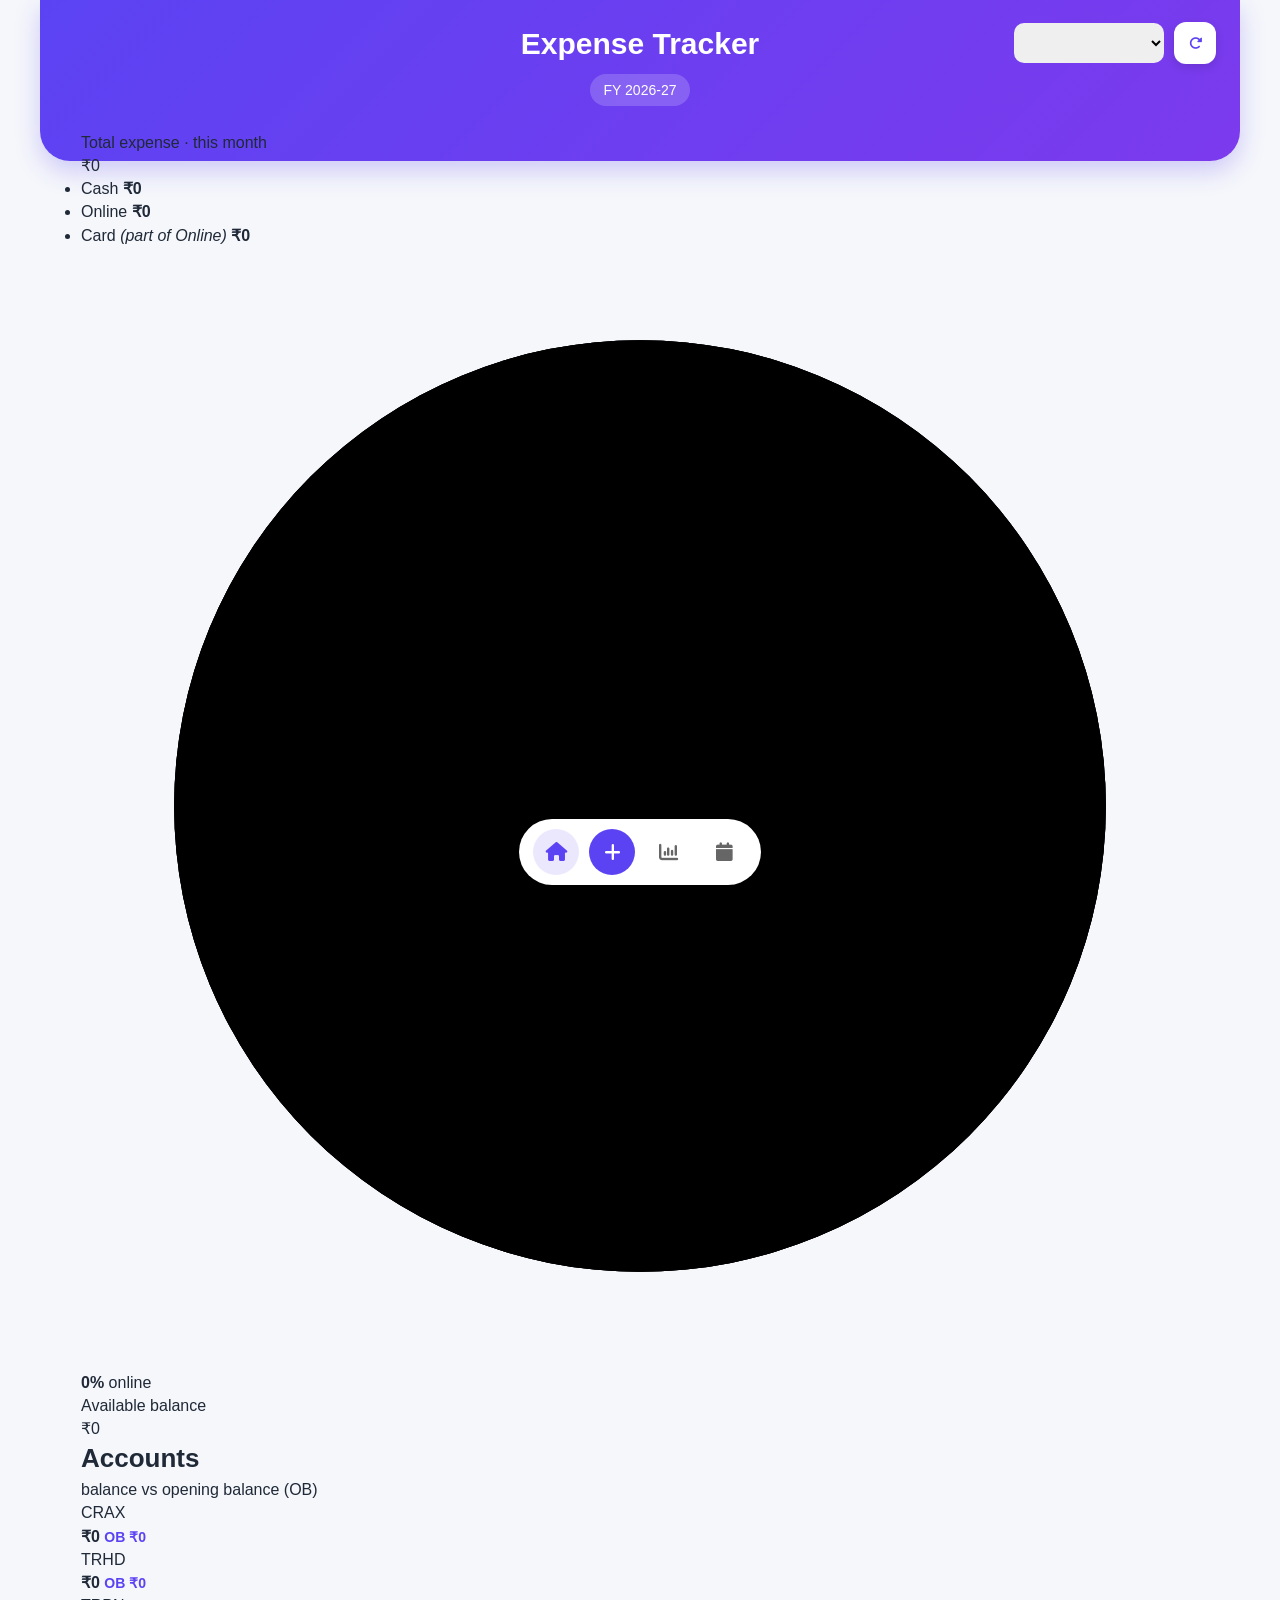
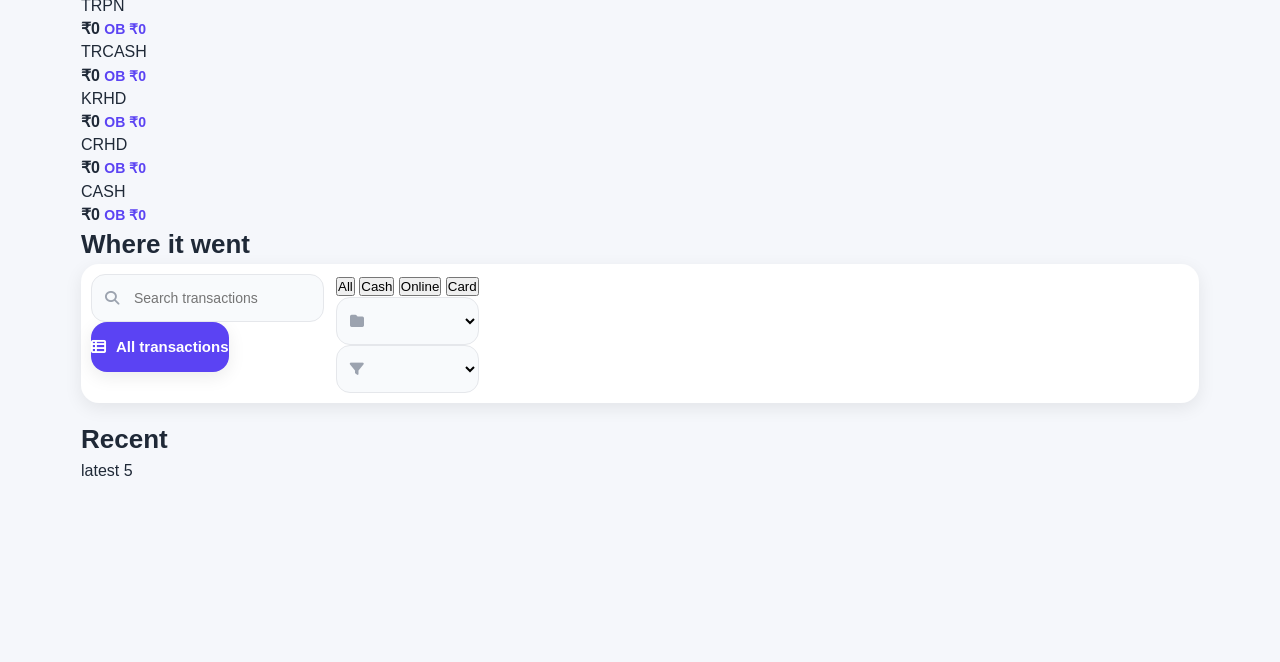
==== commit dd4801c8: "Add files via upload" ====
--- a/index.html
+++ b/index.html
@@ -1,14 +1,33 @@
-﻿<!DOCTYPE html>
+<!DOCTYPE html>
 <html lang="en">
 <head>
     <meta charset="UTF-8">
     <meta name="viewport" content="width=device-width, initial-scale=1.0">
+    <meta name="theme-color" content="#0B0F23" id="metaThemeColor">
 
     <title>Expense Tracker</title>
+
+    <!-- Apply the saved theme before the page paints (no light/dark flash).
+         To change the default for a first visit, edit 'dark' below to 'light'. -->
+    <script>
+        (function () {
+            var theme = "dark";
+            try { theme = localStorage.getItem("expenseTheme") || "dark"; } catch (e) { }
+            document.documentElement.setAttribute("data-theme", theme === "light" ? "light" : "dark");
+        })();
+    </script>
+
     <link rel="stylesheet" href="css/style.css">
 
     <link rel="stylesheet"
           href="https://cdnjs.cloudflare.com/ajax/libs/font-awesome/6.5.1/css/all.min.css">
+
+    <!-- Home page font (falls back to Segoe UI if offline) -->
+    <link rel="preconnect" href="https://fonts.googleapis.com">
+    <link rel="preconnect" href="https://fonts.gstatic.com" crossorigin>
+    <link rel="stylesheet"
+          href="https://fonts.googleapis.com/css2?family=Inter:wght@500;600;700&display=swap">
+
     <link rel="icon" type="image/x-icon" href="favicon.ico">
 </head>
 
@@ -17,229 +36,228 @@
       data-subtitle="FY 2026-27"
       data-show-month="true">
 
+    <!-- Top row: title, FY badge, month stepper, refresh, theme switch, Add button.
+         Side rail / bottom bar navigation is created by navigation.js -->
     <div id="headerContainer"></div>
 
     <main class="dashboard-container">
 
-
-
-        <div class="balance-card">
-
-            <div class="balance-left">
-
-                <div class="balance-icon">
-                    <i class="fa-solid fa-wallet"></i>
-                </div>
-
-                <div>
-                    <span>Total Expense</span>
-                    <h2 id="lblTotalExpense">₹0</h2>
-                </div>
-
-            </div>
-
-            <div class="expense-summary-inline">
-
-                <div class="summary-item">
-                    <i class="fa-solid fa-wallet cash-color"></i>
+        <!-- ======================================
+             ROW 1: Total expense + Available balance
+        ====================================== -->
+        <section class="r1">
+
+            <div class="hp-panel exp-panel">
+
+                <div class="exp-main">
+
+                    <div class="hp-label">
+                        Total expense &middot; <span id="lblSpentMonth">this month</span>
+                    </div>
+
+                    <div id="lblTotalExpense" class="hp-big">₹0</div>
+
+                    <ul class="legend">
+                        <li>
+                            <span class="hp-dot dot-cash"></span>
+                            <span class="lg-name">Cash</span>
+                            <b id="lblCashExpense">₹0</b>
+                            <small id="pctCash"></small>
+                        </li>
+                        <li>
+                            <span class="hp-dot dot-online"></span>
+                            <span class="lg-name">Online</span>
+                            <b id="lblOnlineExpense">₹0</b>
+                            <small id="pctOnline"></small>
+                        </li>
+                        <li>
+                            <span class="hp-dot dot-card"></span>
+                            <span class="lg-name">Card <em>(part of Online)</em></span>
+                            <b id="lblCCPayment">₹0</b>
+                            <small id="pctCard"></small>
+                        </li>
+                    </ul>
+
+                </div>
+
+                <div class="ring" aria-hidden="true">
+                    <svg viewBox="0 0 120 120">
+                        <circle class="ring-track" cx="60" cy="60" r="50"></circle>
+                        <circle id="ringCash" class="ring-cash" cx="60" cy="60" r="50"
+                                transform="rotate(-90 60 60)"></circle>
+                        <circle id="ringOnline" class="ring-online" cx="60" cy="60" r="50"
+                                transform="rotate(-90 60 60)"></circle>
+                    </svg>
+                    <div class="ring-center">
+                        <b id="ringPct">0%</b>
+                        <span>online</span>
+                    </div>
+                </div>
+
+            </div>
+
+            <div class="hp-panel bal-panel">
+
+                <div class="bal-head">
                     <div>
-                        <span>Cash</span>
-                        <h3 id="lblCashExpense"></h3>
-                    </div>
-                </div>
-
-                <div class="summary-item">
-                    <i class="fa-solid fa-building-columns online-color"></i>
-                    <div>
-                        <span>Online</span>
-                        <h3 id="lblOnlineExpense"></h3>
-                    </div>
-                </div>
-
-                <div class="summary-item">
-                    <i class="fa-solid fa-credit-card cc-color"></i>
-                    <div>
-                        <span>Card</span>
-                        <h3 id="lblCCPayment"></h3>
-                    </div>
-                </div>
-
-            </div>
-
+                        <div class="hp-label">Available balance</div>
+                        <div id="lblTotalBalance" class="hp-big">₹0</div>
+                    </div>
+                    <span id="chipVsOpening" class="hp-chip"></span>
+                </div>
+
+                <div id="balComp" class="comp" aria-hidden="true"></div>
+                <div id="balLegend" class="comp-legend"></div>
+
+            </div>
+
+        </section>
+
+
+        <!-- ======================================
+             ACCOUNTS
+        ====================================== -->
+        <div class="sec-head">
+            <h2>Accounts</h2>
+            <span>balance vs opening balance (OB)</span>
         </div>
 
-        <!-- Account Balances -->
-
-        <h3 class="section-title">
-            Available Balances
-        </h3>
-
-        <div class="balances-row">
-
-            <div class="account-card crax">
-
-                <div class="account-icon">
-                    <i class="fa-solid fa-building-columns"></i>
-                </div>
-
-                <div class="account-info">
-
-                    <span>CRAX</span>
-                    <strong id="lblCRAX">
-                        ₹0
-                    </strong>
-                    <small id="lblCRAXOpening" class="opening-balance">
-                        OB ₹0
-                    </small>
-                </div>
-            </div>
-
-            <div class="account-card trhd">
-                <div class="account-icon">
-                    <i class="fa-solid fa-building-columns"></i>
-                </div>
-                <div class="account-info">
-                    <span>TRHD</span>
-                    <strong id="lblTRHD">
-                        ₹0
-                    </strong>
-                    <small id="lblTRHDOpening" class="opening-balance">
-                        OB ₹0
-                    </small>
-                </div>
-            </div>
-
-            <div class="account-card trpn">
-                <div class="account-icon">
-                    <i class="fa-solid fa-building-columns"></i>
-                </div>
-
-                <div class="account-info">
-
-                    <span>TRPN</span>
-                    <strong id="lblTRPN">
-                        ₹0
-                    </strong>
-                    <small id="lblTRPNOpening" class="opening-balance">
-                        OB ₹0
-                    </small>
-                </div>
-            </div>
-
-            <div class="account-card trcash">
-                <div class="account-icon">
-                    <i class="fa-solid fa-money-bill-transfer"></i>
-                </div>
-                <div class="account-info">
-                    <span>TRCASH</span>
-                    <strong id="lblTRCASH">
-                        ₹0
-                    </strong>
-                    <small id="lblTRCASHOpening" class="opening-balance">
-                        OB ₹0
-                    </small>
-                </div>
-
-            </div>
-
-            <div class="account-card krhd">
-
-                <div class="account-icon">
-                    <i class="fa-solid fa-piggy-bank"></i>
-                </div>
-                <div class="account-info">
-                    <span>KRHD</span>
-                    <strong id="lblKRHD">
-                        ₹0
-                    </strong>
-                    <small id="lblKRHDOpening" class="opening-balance">
-                        OB ₹0
-                    </small>
-                </div>
-
-            </div>
-
-        </div>
-
-        <!-- Total Available Balance -->
-
-        <section class="balance-overview">
-            <div class="balance-expense">
-                <div class="balance-label">
-                    Total Available Balance
-                </div>
-                <div id="lblTotalBalance"
-                     class="balance-value">
-                    ₹0
-                </div>
-            </div>
-
-
-            <!--<div class="account-card cash">-->
-
-            <div class="cash-info">
-
-                <span>CRHD</span>
-                <strong id="lblCRHD">
-                    ₹0
-                </strong>
-                <small id="lblCRHDOpening" class="opening-balance">
-                    OB ₹0
-                </small>
-            </div>
-
-            <div class="cash-info">
-                <span>CASH</span>
-                <strong id="lblCash">
-                    ₹0
-                </strong>
-                <small id="lblCashOpening" class="opening-balance">
-                    OB ₹0
-                </small>
-            </div>
-
-
-            <div class="balance-wallet">
-                <i class="fa-solid fa-wallet"></i>
-            </div>
+        <section class="tiles">
+
+            <div class="tile" data-acc="CRAX" title="Axis">
+                <div class="tile-k"><span class="hp-dot"></span>CRAX</div>
+                <strong id="lblCRAX" class="tile-v">₹0</strong>
+                <small id="lblCRAXOpening" class="opening-balance">OB ₹0</small>
+                <div class="tile-bar"><i id="tbCRAX"></i></div>
+                <span id="dltCRAX" class="tile-delta"></span>
+            </div>
+
+            <div class="tile" data-acc="TRHD" title="Trupti HDFC">
+                <div class="tile-k"><span class="hp-dot"></span>TRHD</div>
+                <strong id="lblTRHD" class="tile-v">₹0</strong>
+                <small id="lblTRHDOpening" class="opening-balance">OB ₹0</small>
+                <div class="tile-bar"><i id="tbTRHD"></i></div>
+                <span id="dltTRHD" class="tile-delta"></span>
+            </div>
+
+            <div class="tile" data-acc="TRPN" title="PNB">
+                <div class="tile-k"><span class="hp-dot"></span>TRPN</div>
+                <strong id="lblTRPN" class="tile-v">₹0</strong>
+                <small id="lblTRPNOpening" class="opening-balance">OB ₹0</small>
+                <div class="tile-bar"><i id="tbTRPN"></i></div>
+                <span id="dltTRPN" class="tile-delta"></span>
+            </div>
+
+            <div class="tile" data-acc="TRCASH" title="Trupti Cash">
+                <div class="tile-k"><span class="hp-dot"></span>TRCASH</div>
+                <strong id="lblTRCASH" class="tile-v">₹0</strong>
+                <small id="lblTRCASHOpening" class="opening-balance">OB ₹0</small>
+                <div class="tile-bar"><i id="tbTRCASH"></i></div>
+                <span id="dltTRCASH" class="tile-delta"></span>
+            </div>
+
+            <div class="tile" data-acc="KRHD" title="Krishna HDFC">
+                <div class="tile-k"><span class="hp-dot"></span>KRHD</div>
+                <strong id="lblKRHD" class="tile-v">₹0</strong>
+                <small id="lblKRHDOpening" class="opening-balance">OB ₹0</small>
+                <div class="tile-bar"><i id="tbKRHD"></i></div>
+                <span id="dltKRHD" class="tile-delta"></span>
+            </div>
+
+            <div class="tile" data-acc="CRHD" title="HDFC">
+                <div class="tile-k"><span class="hp-dot"></span>CRHD</div>
+                <strong id="lblCRHD" class="tile-v">₹0</strong>
+                <small id="lblCRHDOpening" class="opening-balance">OB ₹0</small>
+                <div class="tile-bar"><i id="tbCRHD"></i></div>
+                <span id="dltCRHD" class="tile-delta"></span>
+            </div>
+
+            <div class="tile" data-acc="CASH" title="Cash in hand">
+                <div class="tile-k"><span class="hp-dot"></span>CASH</div>
+                <strong id="lblCash" class="tile-v">₹0</strong>
+                <small id="lblCashOpening" class="opening-balance">OB ₹0</small>
+                <div class="tile-bar"><i id="tbCASH"></i></div>
+                <span id="dltCASH" class="tile-delta"></span>
+            </div>
+
         </section>
 
 
-        <div class="entries-actions">
-
-            <button id="btnViewAll" class="action-btn">
-                <i class="fa-solid fa-table-list"></i>
-                All Transactions
-            </button>
-
-        </div>
-
-        <div class="filters-panel">
-
-            <div class="filter-item search-box">
-                <i class="fa-solid fa-magnifying-glass"></i>
-                <input type="text"
-                       id="txtSearch"
-                       placeholder="Search Transactions">
-            </div>
-
-            <div class="filter-item">
-                <i class="fa-solid fa-folder"></i>
-                <select id="cmbCategory"></select>
-            </div>
-
-            <div class="filter-item">
-                <i class="fa-solid fa-filter"></i>
-                <select id="cmbMode"></select>
-
-            </div>
-
-        </div>
+        <!-- ======================================
+             FILTERS + CATEGORIES   |   RECENT
+        ====================================== -->
+        <section class="r3">
+
+            <div class="col-main">
+
+                <div class="sec-head">
+                    <h2>Where it went</h2>
+                    <span id="lblCatCount"></span>
+                </div>
+
+                <div class="filters-panel">
+
+                    <div class="filters-row r-a">
+
+                        <div class="filter-item search-box">
+                            <i class="fa-solid fa-magnifying-glass"></i>
+                            <input type="text"
+                                   id="txtSearch"
+                                   autocomplete="off"
+                                   placeholder="Search transactions">
+                        </div>
+
+                        <button id="btnViewAll" class="action-btn" type="button">
+                            <i class="fa-solid fa-table-list"></i>
+                            <span class="btn-text">All transactions</span>
+                        </button>
+
+                    </div>
+
+                    <div class="filters-row r-b">
+
+                        <div class="seg-control" id="modeSeg" role="group" aria-label="Payment type">
+                            <button type="button" class="on" data-group="">All</button>
+                            <button type="button" data-group="CASH">Cash</button>
+                            <button type="button" data-group="ONLINE">Online</button>
+                            <button type="button" data-group="CARD">Card</button>
+                        </div>
+
+                        <div class="filter-item">
+                            <i class="fa-solid fa-folder"></i>
+                            <select id="cmbCategory" aria-label="Category"></select>
+                        </div>
+
+                        <div class="filter-item">
+                            <i class="fa-solid fa-filter"></i>
+                            <select id="cmbMode" aria-label="Account / mode"></select>
+                        </div>
+
+                    </div>
+
+                </div>
+
+                <div id="entriesContainer"></div>
+
+            </div>
+
+            <aside class="col-side">
+
+                <div class="sec-head">
+                    <h2>Recent</h2>
+                    <span>latest 5</span>
+                </div>
+
+                <div id="recentList" class="hp-panel recent-panel"></div>
+
+            </aside>
+
+        </section>
 
 
         <!-- ==========================================
-     View All Transactions Modal
-    =========================================== -->
+             View All Transactions Modal
+        =========================================== -->
 
         <div id="allEntriesModal" class="custom-modal">
 
@@ -252,7 +270,7 @@
                         All Transactions
                     </h2>
 
-                    <button id="btnCloseEntriesModal" class="close-modal">
+                    <button id="btnCloseEntriesModal" class="close-modal" type="button" aria-label="Close">
                         <i class="fa-solid fa-xmark"></i>
                     </button>
 
@@ -269,8 +287,6 @@
             </div>
 
         </div>
-
-        <div id="entriesContainer"></div>
 
         <div id="loadingOverlay" style="
 	          position: fixed;
@@ -297,5 +313,6 @@
     <script src="js/dashboard.js"></script>
     <script src="js/transactions.js"></script>
     <script src="js/navigation.js"></script>
+    <script src="js/home-ui.js"></script>
 </body>
-</html>+</html>
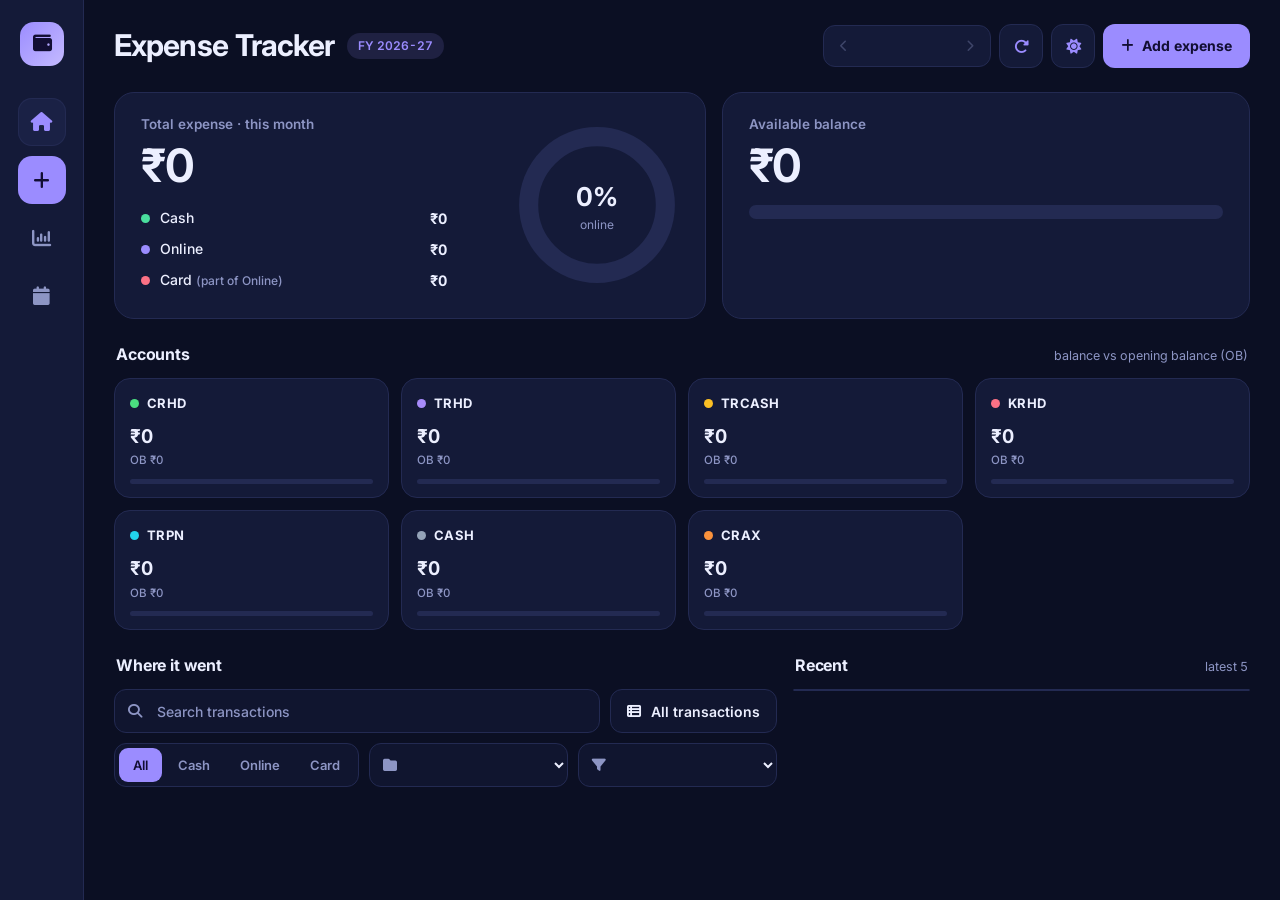
==== commit fb5a4c9f: "Add files via upload" ====
--- a/index.html
+++ b/index.html
@@ -124,6 +124,54 @@
 
         <section class="tiles">
 
+            <div class="tile" data-acc="CRHD" title="HDFC">
+                <div class="tile-k"><span class="hp-dot"></span>CRHD</div>
+                <strong id="lblCRHD" class="tile-v">₹0</strong>
+                <small id="lblCRHDOpening" class="opening-balance">OB ₹0</small>
+                <div class="tile-bar"><i id="tbCRHD"></i></div>
+                <span id="dltCRHD" class="tile-delta"></span>
+            </div>
+
+            <div class="tile" data-acc="TRHD" title="Trupti HDFC">
+                <div class="tile-k"><span class="hp-dot"></span>TRHD</div>
+                <strong id="lblTRHD" class="tile-v">₹0</strong>
+                <small id="lblTRHDOpening" class="opening-balance">OB ₹0</small>
+                <div class="tile-bar"><i id="tbTRHD"></i></div>
+                <span id="dltTRHD" class="tile-delta"></span>
+            </div>
+
+            <div class="tile" data-acc="TRCASH" title="Trupti Cash">
+                <div class="tile-k"><span class="hp-dot"></span>TRCASH</div>
+                <strong id="lblTRCASH" class="tile-v">₹0</strong>
+                <small id="lblTRCASHOpening" class="opening-balance">OB ₹0</small>
+                <div class="tile-bar"><i id="tbTRCASH"></i></div>
+                <span id="dltTRCASH" class="tile-delta"></span>
+            </div>
+
+            <div class="tile" data-acc="KRHD" title="Krishna HDFC">
+                <div class="tile-k"><span class="hp-dot"></span>KRHD</div>
+                <strong id="lblKRHD" class="tile-v">₹0</strong>
+                <small id="lblKRHDOpening" class="opening-balance">OB ₹0</small>
+                <div class="tile-bar"><i id="tbKRHD"></i></div>
+                <span id="dltKRHD" class="tile-delta"></span>
+            </div>
+
+            <div class="tile" data-acc="TRPN" title="PNB">
+                <div class="tile-k"><span class="hp-dot"></span>TRPN</div>
+                <strong id="lblTRPN" class="tile-v">₹0</strong>
+                <small id="lblTRPNOpening" class="opening-balance">OB ₹0</small>
+                <div class="tile-bar"><i id="tbTRPN"></i></div>
+                <span id="dltTRPN" class="tile-delta"></span>
+            </div>
+
+            <div class="tile" data-acc="CASH" title="Cash in hand">
+                <div class="tile-k"><span class="hp-dot"></span>CASH</div>
+                <strong id="lblCash" class="tile-v">₹0</strong>
+                <small id="lblCashOpening" class="opening-balance">OB ₹0</small>
+                <div class="tile-bar"><i id="tbCASH"></i></div>
+                <span id="dltCASH" class="tile-delta"></span>
+            </div>
+
             <div class="tile" data-acc="CRAX" title="Axis">
                 <div class="tile-k"><span class="hp-dot"></span>CRAX</div>
                 <strong id="lblCRAX" class="tile-v">₹0</strong>
@@ -132,56 +180,7 @@
                 <span id="dltCRAX" class="tile-delta"></span>
             </div>
 
-            <div class="tile" data-acc="TRHD" title="Trupti HDFC">
-                <div class="tile-k"><span class="hp-dot"></span>TRHD</div>
-                <strong id="lblTRHD" class="tile-v">₹0</strong>
-                <small id="lblTRHDOpening" class="opening-balance">OB ₹0</small>
-                <div class="tile-bar"><i id="tbTRHD"></i></div>
-                <span id="dltTRHD" class="tile-delta"></span>
-            </div>
-
-            <div class="tile" data-acc="TRPN" title="PNB">
-                <div class="tile-k"><span class="hp-dot"></span>TRPN</div>
-                <strong id="lblTRPN" class="tile-v">₹0</strong>
-                <small id="lblTRPNOpening" class="opening-balance">OB ₹0</small>
-                <div class="tile-bar"><i id="tbTRPN"></i></div>
-                <span id="dltTRPN" class="tile-delta"></span>
-            </div>
-
-            <div class="tile" data-acc="TRCASH" title="Trupti Cash">
-                <div class="tile-k"><span class="hp-dot"></span>TRCASH</div>
-                <strong id="lblTRCASH" class="tile-v">₹0</strong>
-                <small id="lblTRCASHOpening" class="opening-balance">OB ₹0</small>
-                <div class="tile-bar"><i id="tbTRCASH"></i></div>
-                <span id="dltTRCASH" class="tile-delta"></span>
-            </div>
-
-            <div class="tile" data-acc="KRHD" title="Krishna HDFC">
-                <div class="tile-k"><span class="hp-dot"></span>KRHD</div>
-                <strong id="lblKRHD" class="tile-v">₹0</strong>
-                <small id="lblKRHDOpening" class="opening-balance">OB ₹0</small>
-                <div class="tile-bar"><i id="tbKRHD"></i></div>
-                <span id="dltKRHD" class="tile-delta"></span>
-            </div>
-
-            <div class="tile" data-acc="CRHD" title="HDFC">
-                <div class="tile-k"><span class="hp-dot"></span>CRHD</div>
-                <strong id="lblCRHD" class="tile-v">₹0</strong>
-                <small id="lblCRHDOpening" class="opening-balance">OB ₹0</small>
-                <div class="tile-bar"><i id="tbCRHD"></i></div>
-                <span id="dltCRHD" class="tile-delta"></span>
-            </div>
-
-            <div class="tile" data-acc="CASH" title="Cash in hand">
-                <div class="tile-k"><span class="hp-dot"></span>CASH</div>
-                <strong id="lblCash" class="tile-v">₹0</strong>
-                <small id="lblCashOpening" class="opening-balance">OB ₹0</small>
-                <div class="tile-bar"><i id="tbCASH"></i></div>
-                <span id="dltCASH" class="tile-delta"></span>
-            </div>
-
         </section>
-
 
         <!-- ======================================
              FILTERS + CATEGORIES   |   RECENT
@@ -253,7 +252,6 @@
             </aside>
 
         </section>
-
 
         <!-- ==========================================
              View All Transactions Modal
@@ -305,7 +303,6 @@
 
     </main>
 
-
     <script src="js/config.js"></script>
     <script src="js/header.js"></script>
     <!--<script src="js/api.js"></script>-->
--- a/css/style.css
+++ b/css/style.css
@@ -1471,4 +1471,1509 @@
         font-size: 20px;
         margin-left: 58px;
     }
-}+}
+
+
+/* ==========================================================
+   HOME PAGE REDESIGN  -  OPTION 2 "NIGHT LEDGER"  (dark + light)
+   ----------------------------------------------------------
+   Every rule below is scoped to  body.home-page  so the other
+   pages (Add, Analytics, Yearly) keep their current look.
+
+   1. Theme tokens (dark default, light override)
+   2. Base
+   3. Top row (header)
+   4. Side rail navigation
+   5. Total expense + Available balance
+   6. Accounts
+   7. Filters
+   8. Categories
+   9. Recent
+  10. Transaction tables
+  11. Modal
+  12. Phone / tablet layout (max-width: 1100px)
+========================================================== */
+
+
+/* ==========================================================
+   1. THEME TOKENS
+========================================================== */
+
+html[data-theme="dark"] { color-scheme: dark; }
+html[data-theme="light"] { color-scheme: light; }
+
+/* Dark is the default */
+body.home-page {
+    --bg: #0B0F23;
+    --panel: #141A38;
+    --panel2: #1A2145;
+    --line: #232A52;
+    --tx: #ECEFFF;
+    --mu: #8D95C4;
+    --accent: #9B8CFF;
+    --accent2: #C4BAFF;
+    --accent-ink: #120E33;
+    --accent-soft: rgba(155,140,255,.14);
+    --pos: #4ADE9E;
+    --neg: #FB7185;
+    --pos-bg: rgba(74,222,158,.12);
+    --neg-bg: rgba(251,113,133,.12);
+    --track: #232A52;
+    --field: #10152F;
+    --overlay: rgba(11,15,35,.65);
+    --card-shadow: none;
+    --pop-shadow: 0 18px 45px rgba(0,0,0,.45);
+    --c-cash: #4ADE9E;
+    --c-online: #9B8CFF;
+    --c-card: #FB7185;
+    --a-CRAX: #FB923C;
+    --a-TRHD: #A78BFA;
+    --a-TRPN: #22D3EE;
+    --a-TRCASH: #FBBF24;
+    --a-KRHD: #FB7185;
+    --a-CRHD: #4ADE80;
+    --a-CASH: #94A3B8;
+    color-scheme: dark;
+}
+
+html[data-theme="light"] body.home-page {
+    --bg: #F4F5FB;
+    --panel: #FFFFFF;
+    --panel2: #F3F4FC;
+    --line: #E3E5F2;
+    --tx: #151A36;
+    --mu: #636A94;
+    --accent: #5B43F3;
+    --accent2: #8B7CFF;
+    --accent-ink: #FFFFFF;
+    --accent-soft: rgba(91,67,243,.10);
+    --pos: #067647;
+    --neg: #B42318;
+    --pos-bg: #ECFDF3;
+    --neg-bg: #FEF3F2;
+    --track: #E9EBF5;
+    --field: #FFFFFF;
+    --overlay: rgba(255,255,255,.65);
+    --card-shadow: 0 1px 2px rgba(21,26,54,.05);
+    --pop-shadow: 0 18px 45px rgba(21,26,54,.18);
+    --c-cash: #0E9F6E;
+    --c-online: #5B43F3;
+    --c-card: #E11D48;
+    --a-CRAX: #EA580C;
+    --a-TRHD: #7C3AED;
+    --a-TRPN: #0891B2;
+    --a-TRCASH: #CA8A04;
+    --a-KRHD: #E11D48;
+    --a-CRHD: #15803D;
+    --a-CASH: #475569;
+    color-scheme: light;
+}
+
+
+/* ==========================================================
+   2. BASE
+========================================================== */
+
+body.home-page {
+    font-family: "Inter", "Segoe UI", system-ui, -apple-system, sans-serif;
+    font-variant-numeric: tabular-nums;
+    background: var(--bg);
+    color: var(--tx);
+    padding: 0 0 0 84px;            /* room for the side rail */
+    transition: background .25s ease, color .25s ease;
+}
+
+body.home-page :focus-visible {
+    outline: 2px solid var(--accent);
+    outline-offset: 2px;
+}
+
+body.home-page .hp-panel {
+    background: var(--panel);
+    border: 1px solid var(--line);
+    border-radius: 20px;
+    box-shadow: var(--card-shadow);
+}
+
+body.home-page .hp-label {
+    font-size: 13.5px;
+    font-weight: 600;
+    color: var(--mu);
+}
+
+body.home-page .hp-big {
+    font-size: 46px;
+    line-height: 1.05;
+    font-weight: 700;
+    letter-spacing: -.03em;
+    margin: 6px 0 14px;
+    white-space: nowrap;
+}
+
+body.home-page .hp-dot {
+    width: 9px;
+    height: 9px;
+    border-radius: 50%;
+    flex: none;
+    background: var(--ac, var(--mu));
+}
+
+body.home-page .dot-cash { background: var(--c-cash); }
+body.home-page .dot-online { background: var(--c-online); }
+body.home-page .dot-card { background: var(--c-card); }
+
+body.home-page .hp-chip {
+    display: inline-flex;
+    align-items: center;
+    border-radius: 20px;
+    padding: 4px 11px;
+    font-size: 12.5px;
+    font-weight: 600;
+    white-space: nowrap;
+}
+
+body.home-page .hp-chip:empty,
+body.home-page .tile-delta:empty {
+    display: none;
+}
+
+body.home-page .hp-chip.is-neg { background: var(--neg-bg); color: var(--neg); }
+body.home-page .hp-chip.is-pos { background: var(--pos-bg); color: var(--pos); }
+body.home-page .hp-chip.is-zero { background: var(--accent-soft); color: var(--mu); }
+
+body.home-page .sec-head {
+    display: flex;
+    align-items: baseline;
+    justify-content: space-between;
+    margin: 24px 2px 12px;
+}
+
+body.home-page .sec-head h2 {
+    font-size: 16px;
+    font-weight: 700;
+    letter-spacing: -.01em;
+}
+
+body.home-page .sec-head span {
+    font-size: 12.5px;
+    color: var(--mu);
+}
+
+
+/* ==========================================================
+   3. TOP ROW (header.html is shared - only restyled here)
+========================================================== */
+
+body.home-page .dashboard-header {
+    max-width: 1320px;
+    margin: 0 auto;
+    padding: 24px 30px 4px;
+    background: none;
+    color: var(--tx);
+    border-radius: 0;
+    box-shadow: none;
+    display: flex;
+    align-items: center;
+    gap: 12px;
+}
+
+body.home-page .header-center {
+    display: contents;
+}
+
+body.home-page #pageTitle {
+    order: 1;
+    margin: 0;
+    font-size: 30px;
+    font-weight: 700;
+    letter-spacing: -.03em;
+    white-space: nowrap;
+}
+
+body.home-page .fy-badge {
+    order: 2;
+    padding: 4px 11px;
+    background: var(--accent-soft);
+    color: var(--accent);
+    font-size: 12px;
+    font-weight: 600;
+    white-space: nowrap;
+}
+
+body.home-page .dashboard-header::after {
+    content: "";
+    order: 4;
+    flex: 1;
+}
+
+body.home-page #msgBox {
+    order: 5;
+    margin: 0;
+    font-size: 12.5px;
+    font-weight: 500;
+    text-align: right;
+}
+
+body.home-page #msgBox:empty { display: none; }
+body.home-page #msgBox[style*="green"] { color: var(--pos) !important; }
+body.home-page #msgBox[style*="red"] { color: var(--neg) !important; }
+
+body.home-page .header-right {
+    order: 6;
+    position: static;
+    margin: 0;
+    gap: 8px;
+}
+
+/* month stepper  <  Oct-2026  > */
+
+body.home-page .hp-stepper {
+    display: flex;
+    align-items: center;
+    background: var(--panel);
+    border: 1px solid var(--line);
+    border-radius: 12px;
+    padding: 3px;
+}
+
+body.home-page .hp-step-btn {
+    width: 34px;
+    height: 34px;
+    border: 0;
+    border-radius: 9px;
+    background: none;
+    color: var(--mu);
+    font-size: 12px;
+    display: grid;
+    place-items: center;
+}
+
+body.home-page .hp-step-btn:hover:not(:disabled) {
+    background: var(--panel2);
+    color: var(--tx);
+}
+
+body.home-page .hp-step-btn:disabled {
+    opacity: .35;
+    cursor: default;
+}
+
+body.home-page .header-right select {
+    width: auto;
+    min-width: 92px;
+    height: 34px;
+    border: 0;
+    background: none;
+    color: var(--tx);
+    font: 600 14px "Inter", "Segoe UI", sans-serif;
+    text-align: center;
+    text-align-last: center;
+    padding: 0 4px;
+    -webkit-appearance: none;
+    appearance: none;
+    cursor: pointer;
+}
+
+body.home-page .header-right select option {
+    background: var(--panel);
+    color: var(--tx);
+}
+
+body.home-page .header-refresh,
+body.home-page .hp-icon-btn {
+    width: 44px;
+    height: 44px;
+    border: 1px solid var(--line);
+    border-radius: 12px;
+    background: var(--panel);
+    color: var(--accent);
+    box-shadow: none;
+    display: grid;
+    place-items: center;
+    font-size: 15px;
+}
+
+body.home-page .header-refresh:hover,
+body.home-page .hp-icon-btn:hover {
+    background: var(--panel2);
+}
+
+body.home-page .hp-add-btn {
+    display: inline-flex;
+    align-items: center;
+    gap: 8px;
+    height: 44px;
+    padding: 0 18px;
+    border-radius: 12px;
+    background: var(--accent);
+    color: var(--accent-ink);
+    font-size: 14px;
+    font-weight: 700;
+    white-space: nowrap;
+}
+
+body.home-page .hp-add-btn:hover {
+    filter: brightness(1.08);
+}
+
+
+/* ==========================================================
+   4. SIDE RAIL  (navigation.js creates .bottom-nav)
+========================================================== */
+
+body.home-page .bottom-nav a::after {
+    font-weight: 600;
+}
+
+body.home-page .bottom-nav a[data-page="index.html"]::after { content: "Home"; }
+body.home-page .bottom-nav a[data-page="analytics.html"]::after { content: "Reports"; }
+body.home-page .bottom-nav a[data-page="yearly.html"]::after { content: "Yearly"; }
+
+@media (min-width: 1101px) {
+
+    body.home-page .bottom-nav a::after {
+        content: none !important;     /* icons only on the rail */
+    }
+
+    body.home-page .bottom-nav {
+        position: fixed;
+        top: 0;
+        bottom: 0;
+        left: 0;
+        width: 84px;
+        transform: none;
+        flex-direction: column;
+        justify-content: flex-start;
+        align-items: center;
+        gap: 10px;
+        padding: 98px 0 22px;
+        border-radius: 0;
+        background: var(--panel);
+        border-right: 1px solid var(--line);
+        box-shadow: none;
+    }
+
+    /* logo at the top of the rail */
+    body.home-page .bottom-nav::before {
+        content: "\f555";
+        font-family: "Font Awesome 6 Free";
+        font-weight: 900;
+        font-size: 19px;
+        position: absolute;
+        top: 22px;
+        left: 20px;
+        width: 44px;
+        height: 44px;
+        border-radius: 14px;
+        display: grid;
+        place-items: center;
+        background: linear-gradient(135deg, var(--accent), var(--accent2));
+        color: var(--accent-ink);
+    }
+
+    body.home-page .bottom-nav a {
+        width: 48px;
+        height: 48px;
+        border-radius: 14px;
+        color: var(--mu);
+        background: none;
+    }
+
+    body.home-page .bottom-nav a i {
+        font-size: 19px;
+    }
+
+    body.home-page .bottom-nav a:hover {
+        background: var(--panel2);
+        color: var(--tx);
+    }
+
+    body.home-page .bottom-nav a.active {
+        background: var(--panel2);
+        color: var(--accent);
+        box-shadow: inset 0 0 0 1px var(--line);
+    }
+
+    body.home-page .bottom-nav .add-menu {
+        background: var(--accent);
+        color: var(--accent-ink) !important;
+        box-shadow: none;
+    }
+
+    body.home-page .bottom-nav .add-menu:hover {
+        background: var(--accent) !important;
+        filter: brightness(1.08);
+    }
+}
+
+
+/* ==========================================================
+   5. TOTAL EXPENSE + AVAILABLE BALANCE
+========================================================== */
+
+body.home-page .dashboard-container {
+    max-width: 1320px;
+    margin: 0 auto;
+    padding: 20px 30px 56px;
+    z-index: auto;
+}
+
+body.home-page .r1 {
+    display: grid;
+    grid-template-columns: 1.12fr 1fr;
+    gap: 16px;
+}
+
+body.home-page .exp-panel {
+    display: flex;
+    align-items: center;
+    justify-content: space-between;
+    gap: 20px;
+    padding: 22px 26px;
+}
+
+body.home-page .exp-main {
+    min-width: 0;
+    flex: 1;
+}
+
+body.home-page .legend {
+    list-style: none;
+}
+
+body.home-page .legend li {
+    display: flex;
+    align-items: center;
+    gap: 10px;
+    padding: 5px 0;
+    font-size: 14px;
+    font-weight: 500;
+}
+
+body.home-page .legend .lg-name em {
+    font-style: normal;
+    font-size: 12px;
+    color: var(--mu);
+}
+
+body.home-page .legend b {
+    margin-left: auto;
+    font-size: 14.5px;
+    font-weight: 700;
+}
+
+body.home-page .legend small {
+    width: 38px;
+    text-align: right;
+    font-size: 12px;
+    color: var(--mu);
+}
+
+body.home-page .ring {
+    position: relative;
+    width: 164px;
+    height: 164px;
+    flex: none;
+}
+
+body.home-page .ring svg {
+    width: 100%;
+    height: 100%;
+    display: block;
+}
+
+body.home-page .ring circle {
+    fill: none;
+    stroke-width: 14;
+}
+
+body.home-page .ring-track { stroke: var(--track); }
+body.home-page .ring-cash { stroke: var(--c-cash); stroke-dasharray: 0 315; }
+body.home-page .ring-online { stroke: var(--c-online); stroke-dasharray: 0 315; }
+
+body.home-page .ring circle[id] {
+    transition: stroke-dasharray .6s ease, stroke-dashoffset .6s ease;
+}
+
+body.home-page .ring-center {
+    position: absolute;
+    inset: 0;
+    display: flex;
+    flex-direction: column;
+    align-items: center;
+    justify-content: center;
+}
+
+body.home-page .ring-center b {
+    font-size: 26px;
+    font-weight: 700;
+    letter-spacing: -.02em;
+}
+
+body.home-page .ring-center span {
+    font-size: 12px;
+    color: var(--mu);
+}
+
+body.home-page .bal-panel {
+    padding: 22px 26px;
+}
+
+body.home-page .bal-head {
+    display: flex;
+    flex-wrap: wrap;
+    align-items: flex-start;
+    justify-content: space-between;
+    gap: 8px;
+}
+
+body.home-page .bal-head .hp-big {
+    margin-bottom: 16px;
+}
+
+body.home-page .comp {
+    display: flex;
+    gap: 3px;
+    height: 14px;
+    border-radius: 8px;
+    overflow: hidden;
+    background: var(--track);
+}
+
+body.home-page .comp i {
+    display: block;
+    height: 100%;
+    min-width: 3px;
+}
+
+body.home-page .comp-legend {
+    display: flex;
+    flex-wrap: wrap;
+    gap: 6px 14px;
+    margin-top: 14px;
+    font-size: 12.5px;
+    font-weight: 600;
+    color: var(--mu);
+}
+
+body.home-page .comp-legend span {
+    display: inline-flex;
+    align-items: center;
+    gap: 6px;
+}
+
+
+/* ==========================================================
+   6. ACCOUNTS
+========================================================== */
+
+body.home-page .tiles {
+    display: grid;
+    grid-template-columns: repeat(7, minmax(0, 1fr));
+    gap: 12px;
+}
+
+body.home-page .tile {
+    padding: 15px 15px 13px;
+    background: var(--panel);
+    border: 1px solid var(--line);
+    border-radius: 16px;
+    box-shadow: var(--card-shadow);
+}
+
+body.home-page .tile[data-acc="CRAX"] { --ac: var(--a-CRAX); }
+body.home-page .tile[data-acc="TRHD"] { --ac: var(--a-TRHD); }
+body.home-page .tile[data-acc="TRPN"] { --ac: var(--a-TRPN); }
+body.home-page .tile[data-acc="TRCASH"] { --ac: var(--a-TRCASH); }
+body.home-page .tile[data-acc="KRHD"] { --ac: var(--a-KRHD); }
+body.home-page .tile[data-acc="CRHD"] { --ac: var(--a-CRHD); }
+body.home-page .tile[data-acc="CASH"] { --ac: var(--a-CASH); }
+
+body.home-page .tile-k {
+    display: flex;
+    align-items: center;
+    gap: 8px;
+    font-size: 13px;
+    font-weight: 700;
+    letter-spacing: .02em;
+}
+
+body.home-page .tile-v {
+    display: block;
+    margin: 10px 0 2px;
+    font-size: 19px;
+    font-weight: 700;
+    letter-spacing: -.02em;
+    color: var(--tx);
+}
+
+body.home-page .tile small {
+    display: block;
+    font-size: 11.5px;
+    font-weight: 500;
+    color: var(--mu);
+}
+
+body.home-page .tile-bar {
+    height: 5px;
+    margin-top: 10px;
+    border-radius: 4px;
+    background: var(--track);
+    overflow: hidden;
+}
+
+body.home-page .tile-bar i {
+    display: block;
+    height: 100%;
+    width: 0;
+    border-radius: 4px;
+    background: var(--ac);
+    transition: width .5s ease;
+}
+
+body.home-page .tile-delta {
+    display: block;
+    margin-top: 7px;
+    font-size: 12px;
+    font-weight: 600;
+}
+
+body.home-page .tile-delta.is-neg { color: var(--neg); }
+body.home-page .tile-delta.is-pos { color: var(--pos); }
+body.home-page .tile-delta.is-zero { color: var(--mu); font-weight: 500; }
+
+
+/* ==========================================================
+   7. FILTERS
+========================================================== */
+
+body.home-page .r3 {
+    display: grid;
+    grid-template-columns: minmax(0, 1.45fr) minmax(0, 1fr);
+    gap: 16px;
+    align-items: start;
+}
+
+body.home-page .col-main,
+body.home-page .col-side {
+    min-width: 0;
+}
+
+body.home-page .filters-panel {
+    display: grid;
+    gap: 10px;
+    padding: 0;
+    margin-bottom: 12px;
+    background: none;
+    box-shadow: none;
+    border-radius: 0;
+}
+
+body.home-page .filters-row {
+    display: grid;
+    gap: 10px;
+    align-items: center;
+}
+
+body.home-page .filters-row.r-a { grid-template-columns: minmax(0, 1fr) auto; }
+body.home-page .filters-row.r-b { grid-template-columns: auto minmax(0, 1fr) minmax(0, 1fr); }
+
+body.home-page .filter-item i {
+    color: var(--mu);
+}
+
+body.home-page .filter-item input,
+body.home-page .filter-item select {
+    height: 44px;
+    border: 1px solid var(--line);
+    border-radius: 12px;
+    background: var(--field);
+    color: var(--tx);
+    font-size: 14px;
+    font-weight: 500;
+}
+
+body.home-page .filter-item input::placeholder {
+    color: var(--mu);
+}
+
+body.home-page .filter-item select {
+    padding-right: 10px;
+    cursor: pointer;
+}
+
+body.home-page .filter-item input:focus,
+body.home-page .filter-item select:focus {
+    border-color: var(--accent);
+    background: var(--field);
+    box-shadow: 0 0 0 3px var(--accent-soft);
+}
+
+body.home-page .seg-control {
+    display: flex;
+    gap: 2px;
+    padding: 4px;
+    background: var(--field);
+    border: 1px solid var(--line);
+    border-radius: 12px;
+}
+
+body.home-page .seg-control button {
+    height: 34px;
+    padding: 0 14px;
+    border: 0;
+    border-radius: 9px;
+    background: none;
+    color: var(--mu);
+    font: 600 13px "Inter", "Segoe UI", sans-serif;
+}
+
+body.home-page .seg-control button:hover {
+    color: var(--tx);
+}
+
+body.home-page .seg-control button.on {
+    background: var(--accent);
+    color: var(--accent-ink);
+}
+
+body.home-page .filters-row .action-btn {
+    flex: none;
+    height: 44px;
+    padding: 0 16px;
+    border: 1px solid var(--line);
+    border-radius: 12px;
+    background: var(--field);
+    color: var(--tx);
+    font-size: 14px;
+    font-weight: 600;
+    box-shadow: none;
+}
+
+body.home-page .filters-row .action-btn:hover {
+    background: var(--field);
+    border-color: var(--accent);
+    color: var(--accent);
+    transform: none;
+}
+
+
+/* ==========================================================
+   8. CATEGORIES
+========================================================== */
+
+body.home-page #entriesContainer {
+    background: var(--panel);
+    border: 1px solid var(--line);
+    border-radius: 20px;
+    box-shadow: var(--card-shadow);
+    overflow: hidden;
+}
+
+body.home-page #entriesContainer:empty { display: none; }
+
+body.home-page .empty-state {
+    padding: 36px 20px;
+    text-align: center;
+    color: var(--mu);
+    font-size: 14px;
+}
+
+body.home-page .category-card {
+    margin: 0;
+    border-radius: 0;
+    border-top: 1px solid var(--line);
+    box-shadow: none;
+    background: var(--panel);
+}
+
+body.home-page .category-card:first-child { border-top: 0; }
+body.home-page .category-card:hover { box-shadow: none; }
+
+body.home-page .category-card.expanded {
+    border-left: 0;
+    box-shadow: inset 3px 0 0 var(--accent);
+}
+
+body.home-page .category-header {
+    display: grid;
+    grid-template-columns: 40px minmax(0, 1.1fr) minmax(0, 1fr) 112px 18px;
+    align-items: center;
+    gap: 14px;
+    padding: 13px 18px;
+}
+
+body.home-page .category-header:hover {
+    background: var(--panel2);
+}
+
+body.home-page .category-icon {
+    width: 40px;
+    height: 40px;
+    border-radius: 12px;
+    font-size: 16px;
+    background: var(--accent-soft);
+    color: var(--accent);
+}
+
+body.home-page .category-info { min-width: 0; }
+
+body.home-page .category-name {
+    font-size: 15px;
+    font-weight: 600;
+    color: var(--tx);
+    overflow: hidden;
+    text-overflow: ellipsis;
+    white-space: nowrap;
+}
+
+body.home-page .category-count {
+    margin-top: 1px;
+    font-size: 12.5px;
+    color: var(--mu);
+}
+
+body.home-page .category-bar .category-progress {
+    height: 6px;
+    min-width: 0;
+    background: var(--track);
+    border-radius: 5px;
+    overflow: hidden;
+}
+
+body.home-page .category-bar .category-progress-fill {
+    height: 100%;
+    background: var(--accent);
+    border-radius: 5px;
+}
+
+body.home-page .category-bar .percent {
+    display: block;
+    width: auto;
+    margin-top: 5px;
+    text-align: left;
+    font-size: 12px;
+    color: var(--mu);
+}
+
+body.home-page .category-total {
+    margin: 0;
+    text-align: right;
+    font-size: 16px;
+    font-weight: 700;
+    color: var(--tx);
+}
+
+body.home-page .category-arrow {
+    margin: 0;
+    font-size: 12px;
+    color: var(--mu);
+}
+
+body.home-page .category-transactions {
+    padding: 0 18px;
+    background: var(--bg);
+}
+
+body.home-page .category-card.expanded .category-transactions {
+    max-height: 9999px;
+    padding: 0 18px 12px;
+    border-top: 1px solid var(--line);
+}
+
+
+/* ==========================================================
+   9. RECENT
+========================================================== */
+
+body.home-page .recent-panel {
+    overflow: hidden;
+}
+
+body.home-page .recent-row {
+    display: flex;
+    align-items: center;
+    gap: 12px;
+    padding: 12px 16px;
+    border-top: 1px solid var(--line);
+}
+
+body.home-page .recent-row:first-child { border-top: 0; }
+
+body.home-page .recent-date {
+    width: 38px;
+    height: 38px;
+    flex: none;
+    border-radius: 11px;
+    background: var(--accent-soft);
+    color: var(--accent);
+    display: flex;
+    flex-direction: column;
+    align-items: center;
+    justify-content: center;
+    line-height: 1.05;
+}
+
+body.home-page .recent-date b { font-size: 14px; font-weight: 700; }
+body.home-page .recent-date small { font-size: 9.5px; font-weight: 600; text-transform: none; }
+
+body.home-page .recent-info {
+    flex: 1;
+    min-width: 0;
+}
+
+body.home-page .recent-desc {
+    font-size: 14px;
+    font-weight: 600;
+    overflow: hidden;
+    text-overflow: ellipsis;
+    white-space: nowrap;
+}
+
+body.home-page .recent-meta {
+    margin-top: 2px;
+    font-size: 12px;
+    color: var(--mu);
+    overflow: hidden;
+    text-overflow: ellipsis;
+    white-space: nowrap;
+}
+
+body.home-page .recent-amt {
+    font-size: 14.5px;
+    font-weight: 700;
+    white-space: nowrap;
+}
+
+body.home-page .recent-empty {
+    padding: 28px 16px;
+    text-align: center;
+    font-size: 13.5px;
+    color: var(--mu);
+}
+
+
+/* ==========================================================
+  10. TRANSACTION TABLES
+========================================================== */
+
+body.home-page .transactions-table {
+    margin-top: 0;
+    background: transparent;
+}
+
+body.home-page .transactions-table thead { background: none; }
+
+body.home-page .transactions-table th {
+    padding: 11px 8px;
+    text-align: left;
+    font-size: 12px;
+    font-weight: 600;
+    color: var(--mu);
+    border-bottom: 1px solid var(--line);
+}
+
+body.home-page .transactions-table td {
+    padding: 10px 8px;
+    font-size: 13.5px;
+    font-weight: 500;
+    color: var(--tx);
+    text-align: left;
+    border-bottom: 1px solid var(--line);
+}
+
+body.home-page .transactions-table td:nth-child(2) { font-weight: 600; }
+
+body.home-page .transactions-table th:nth-child(2),
+body.home-page .transactions-table td:nth-child(2) { text-align: right; }
+
+body.home-page .transactions-table td:nth-child(5),
+body.home-page .transactions-table td:nth-child(6) {
+    text-align: left;
+    color: var(--mu);
+}
+
+body.home-page .transactions-table td:nth-child(7) {
+    text-align: right;
+    white-space: nowrap;
+}
+
+body.home-page .transactions-table tbody tr:last-child td { border-bottom: 0; }
+
+body.home-page .transactions-table tbody tr:hover {
+    background: var(--accent-soft);
+}
+
+body.home-page .amount-cell {
+    color: var(--tx);
+    font-size: 14px;
+    font-weight: 700;
+}
+
+body.home-page .btnEdit,
+body.home-page .btnDelete {
+    display: inline-flex;
+    width: 32px;
+    height: 32px;
+    margin-left: 6px;
+    border: 1px solid var(--line);
+    border-radius: 9px;
+    background: var(--panel);
+    color: var(--mu);
+}
+
+body.home-page .btnEdit:hover {
+    background: var(--accent-soft);
+    border-color: var(--accent);
+    color: var(--accent);
+}
+
+body.home-page .btnDelete:hover {
+    background: var(--neg-bg);
+    border-color: var(--neg);
+    color: var(--neg);
+}
+
+
+/* ==========================================================
+  11. MODAL
+========================================================== */
+
+body.home-page .custom-modal {
+    background: var(--overlay);
+}
+
+body.home-page .custom-modal-content {
+    background: var(--panel);
+    border: 1px solid var(--line);
+    box-shadow: var(--pop-shadow);
+}
+
+body.home-page .custom-modal-header {
+    background: var(--panel);
+    color: var(--tx);
+    border-bottom: 1px solid var(--line);
+}
+
+body.home-page .custom-modal-header h2 {
+    font-size: 18px;
+    font-weight: 700;
+}
+
+body.home-page .close-modal {
+    background: var(--panel2);
+    color: var(--tx);
+}
+
+body.home-page #allEntriesTableContainer thead th {
+    background: var(--panel);
+}
+
+/* the shared loading overlay has an inline white background */
+body.home-page #loadingOverlay {
+    background: var(--overlay) !important;
+}
+
+
+/* ==========================================================
+  12. PHONE / TABLET LAYOUT  (max-width: 1100px)
+========================================================== */
+
+@media (min-width: 1101px) and (max-width: 1300px) {
+
+    body.home-page .tiles {
+        grid-template-columns: repeat(4, minmax(0, 1fr));
+    }
+}
+
+@media (max-width: 1100px) {
+
+    body.home-page {
+        padding-left: 0;
+    }
+
+    /* ---- top row ---- */
+
+    body.home-page .dashboard-header {
+        flex-wrap: wrap;
+        gap: 10px;
+        padding: 14px 14px 2px;
+    }
+
+    body.home-page .dashboard-header::after {
+        display: none;
+    }
+
+    body.home-page .header-right {
+        display: contents;
+    }
+
+    body.home-page #pageTitle {
+        order: 1;
+        flex: 1 1 auto;
+        font-size: 21px;
+    }
+
+    body.home-page .header-refresh { order: 2; }
+    body.home-page .hp-icon-btn { order: 3; }
+
+    body.home-page .hp-stepper {
+        order: 4;
+        flex: 1 1 200px;
+        justify-content: space-between;
+    }
+
+    body.home-page .hp-stepper select {
+        flex: 1;
+    }
+
+    body.home-page .fy-badge { order: 5; }
+
+    body.home-page #msgBox {
+        order: 6;
+        flex: 1 1 100%;
+        text-align: left;
+    }
+
+    body.home-page .hp-add-btn {
+        display: none;
+    }
+
+    body.home-page .header-refresh,
+    body.home-page .hp-icon-btn {
+        width: 42px;
+        height: 42px;
+    }
+
+    /* ---- layout ---- */
+
+    body.home-page .dashboard-container {
+        max-width: 760px;
+        padding: 12px 12px 112px;
+    }
+
+    body.home-page .r1,
+    body.home-page .r3 {
+        grid-template-columns: 1fr;
+        gap: 12px;
+    }
+
+    body.home-page .hp-big {
+        font-size: 38px;
+        margin-bottom: 12px;
+    }
+
+    body.home-page .exp-panel {
+        flex-wrap: wrap;
+        align-items: flex-start;
+        padding: 18px;
+    }
+
+    body.home-page .exp-main {
+        display: contents;
+    }
+
+    body.home-page .exp-main > .hp-label,
+    body.home-page .exp-main > .hp-big {
+        flex: 1 1 60%;
+        min-width: 0;
+    }
+
+    body.home-page .ring {
+        position: absolute;
+        right: 18px;
+        top: 18px;
+        width: 78px;
+        height: 78px;
+    }
+
+    body.home-page .exp-panel {
+        position: relative;
+    }
+
+    body.home-page .ring circle { stroke-width: 15; }
+    body.home-page .ring-center b { font-size: 15px; }
+    body.home-page .ring-center span { display: none; }
+
+    body.home-page .exp-main > .hp-label {
+        flex: 1 1 100%;
+        padding-right: 92px;
+    }
+
+    body.home-page .exp-main > .hp-big {
+        flex: 1 1 100%;
+        margin-bottom: 14px;
+    }
+
+    /* Cash / Online / Card become three small boxes */
+    body.home-page .legend {
+        flex: 1 1 100%;
+        display: grid;
+        grid-template-columns: repeat(3, minmax(0, 1fr));
+        gap: 8px;
+        width: 100%;
+    }
+
+    body.home-page .legend li {
+        display: grid;
+        grid-template-columns: auto 1fr;
+        align-items: center;
+        gap: 2px 6px;
+        padding: 10px;
+        background: var(--bg);
+        border-radius: 12px;
+        font-size: 12px;
+    }
+
+    body.home-page .legend .lg-name {
+        color: var(--mu);
+    }
+
+    body.home-page .legend .lg-name em { display: none; }
+
+    body.home-page .legend b {
+        grid-column: 1 / -1;
+        margin: 0;
+        font-size: 13.5px;
+    }
+
+    body.home-page .legend small {
+        display: none;
+    }
+
+    body.home-page .bal-panel {
+        padding: 18px;
+    }
+
+    /* accounts: swipe sideways */
+    body.home-page .tiles {
+        display: flex;
+        gap: 10px;
+        margin: 0 -12px;
+        padding: 0 12px 4px;
+        overflow-x: auto;
+        scroll-snap-type: x proximity;
+        scrollbar-width: none;
+    }
+
+    body.home-page .tiles::-webkit-scrollbar { display: none; }
+
+    body.home-page .tile {
+        flex: none;
+        width: 156px;
+        scroll-snap-align: start;
+    }
+
+    /* ---- filters ---- */
+
+    body.home-page .filters-row.r-b {
+        grid-template-columns: 1fr 1fr;
+    }
+
+    body.home-page .filters-row.r-b .seg-control {
+        grid-column: 1 / -1;
+    }
+
+    body.home-page .seg-control button { flex: 1; }
+
+    body.home-page .filters-row .action-btn {
+        width: 44px;
+        padding: 0;
+        justify-content: center;
+    }
+
+    body.home-page .filters-row .btn-text { display: none; }
+
+    /* ---- category list ---- */
+
+    body.home-page .category-header {
+        grid-template-columns: 38px minmax(0, 1fr) auto 16px;
+        gap: 4px 12px;
+        padding: 13px 14px;
+    }
+
+    body.home-page .category-icon {
+        grid-row: 1 / 3;
+        width: 38px;
+        height: 38px;
+    }
+
+    body.home-page .category-info { grid-column: 2; grid-row: 1; }
+
+    body.home-page .category-total {
+        grid-column: 3;
+        grid-row: 1;
+        font-size: 15px;
+    }
+
+    body.home-page .category-bar {
+        grid-column: 2 / 4;
+        grid-row: 2;
+        display: flex;
+        align-items: center;
+        gap: 10px;
+    }
+
+    body.home-page .category-bar .category-progress { flex: 1; }
+
+    body.home-page .category-bar .percent {
+        margin: 0;
+        font-size: 11.5px;
+        white-space: nowrap;
+    }
+
+    body.home-page .category-arrow {
+        grid-column: 4;
+        grid-row: 1 / 3;
+    }
+
+    body.home-page .category-transactions,
+    body.home-page .category-card.expanded .category-transactions {
+        padding-left: 12px;
+        padding-right: 12px;
+    }
+
+    /* ---- transactions become two-line rows ---- */
+
+    body.home-page .transactions-table tr {
+        display: grid;
+        grid-template-columns: auto auto minmax(0, 1fr) auto;
+        align-items: center;
+        gap: 2px 12px;
+        margin: 0;
+        padding: 10px 0;
+        border: 0;
+        border-bottom: 1px solid var(--line);
+        border-radius: 0;
+        box-shadow: none;
+        overflow: visible;
+    }
+
+    body.home-page .transactions-table tbody tr:last-child { border-bottom: 0; }
+
+    body.home-page .transactions-table td {
+        display: block;
+        width: auto;
+        padding: 0;
+        border: 0;
+        font-size: 12.5px;
+        color: var(--mu);
+        text-align: left !important;
+    }
+
+    body.home-page .transactions-table td::before { content: none; }
+
+    body.home-page .transactions-table td:nth-child(3) {
+        grid-column: 1 / 4;
+        grid-row: 1;
+        font-size: 14px;
+        font-weight: 600;
+        color: var(--tx);
+    }
+
+    body.home-page .transactions-table td:nth-child(2) {
+        grid-column: 4;
+        grid-row: 1;
+        font-size: 14.5px;
+        color: var(--tx);
+        text-align: right !important;
+    }
+
+    body.home-page .transactions-table td:nth-child(1) { grid-column: 1; grid-row: 2; }
+    body.home-page .transactions-table td:nth-child(4) { display: none; }
+    body.home-page .transactions-table td:nth-child(5) { grid-column: 2; grid-row: 2; }
+    body.home-page .transactions-table td:nth-child(6) { grid-column: 3; grid-row: 2; }
+
+    body.home-page .transactions-table td:nth-child(7) {
+        grid-column: 4;
+        grid-row: 2;
+        text-align: right !important;
+    }
+
+    body.home-page #allEntriesTableContainer .transactions-table td:nth-child(4) {
+        display: block;
+        grid-column: 2;
+        grid-row: 2;
+    }
+
+    body.home-page #allEntriesTableContainer .transactions-table td:nth-child(5) { grid-column: 3; }
+
+    body.home-page #allEntriesTableContainer .transactions-table td:nth-child(6) {
+        grid-column: 4;
+        text-align: right !important;
+    }
+
+    body.home-page .btnEdit,
+    body.home-page .btnDelete {
+        width: 30px;
+        height: 30px;
+        margin-left: 4px;
+    }
+
+    /* ---- bottom navigation ---- */
+
+    body.home-page .bottom-nav {
+        position: fixed;
+        left: 12px;
+        right: 12px;
+        bottom: 14px;
+        width: auto;
+        transform: none;
+        height: 66px;
+        padding: 0 8px;
+        gap: 4px;
+        justify-content: space-around;
+        background: var(--panel);
+        border: 1px solid var(--line);
+        border-radius: 24px;
+        box-shadow: var(--pop-shadow);
+    }
+
+    body.home-page .bottom-nav a {
+        flex: 1;
+        width: auto;
+        height: 52px;
+        flex-direction: column;
+        gap: 3px;
+        border-radius: 14px;
+        font-size: 10.5px;
+        color: var(--mu);
+        background: none;
+    }
+
+    body.home-page .bottom-nav a i { font-size: 19px; }
+
+    body.home-page .bottom-nav a.active {
+        background: none;
+        color: var(--accent);
+    }
+
+    body.home-page .bottom-nav .add-menu {
+        flex: none;
+        width: 50px;
+        height: 50px;
+        border-radius: 50%;
+        background: var(--accent);
+        color: var(--accent-ink) !important;
+        box-shadow: 0 6px 18px rgba(91,67,243,.35);
+    }
+
+    body.home-page .bottom-nav a[data-page="add.html"]::after { content: none; }
+
+    body.home-page .bottom-nav .add-menu i { font-size: 20px; }
+
+    body.home-page .custom-modal-header {
+        padding: 12px 14px;
+    }
+}
+
+
+@media (prefers-reduced-motion: reduce) {
+
+    body.home-page *,
+    body.home-page *::before,
+    body.home-page *::after {
+        transition: none !important;
+        scroll-behavior: auto !important;
+    }
+}
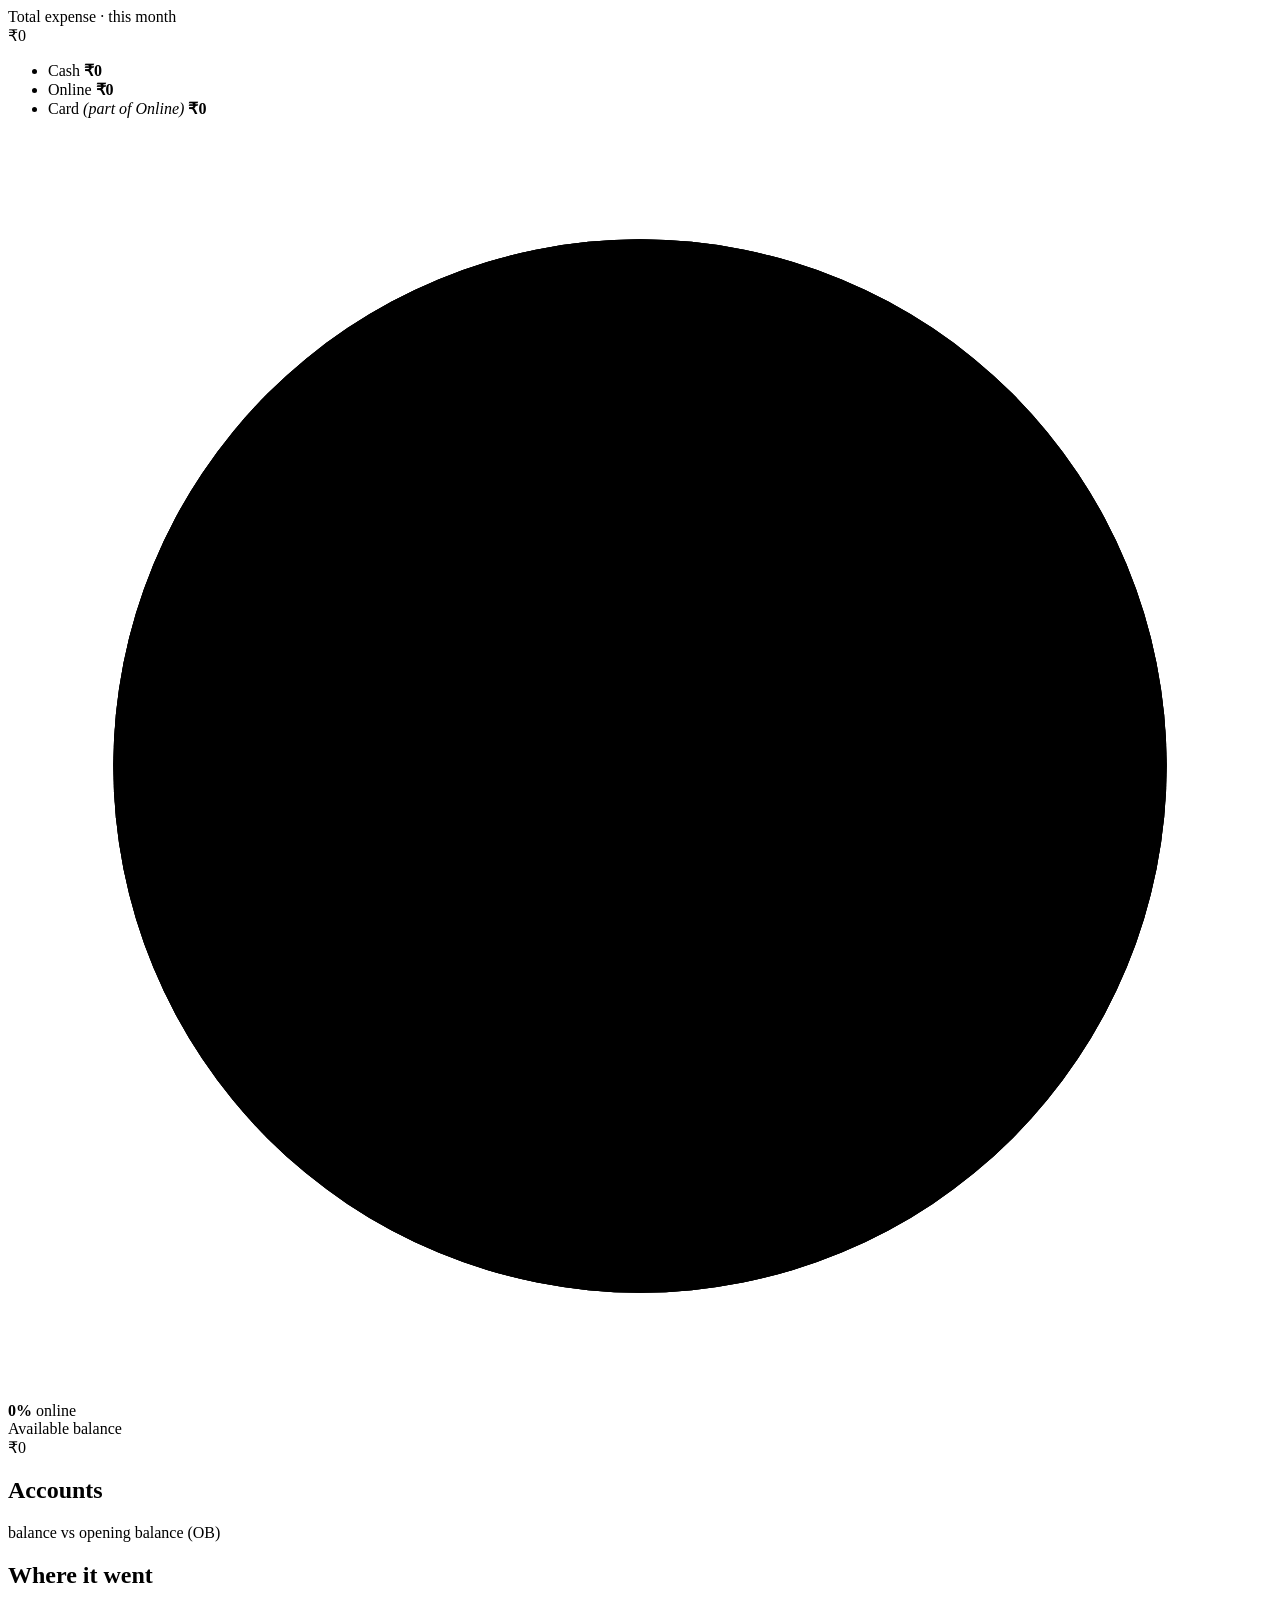
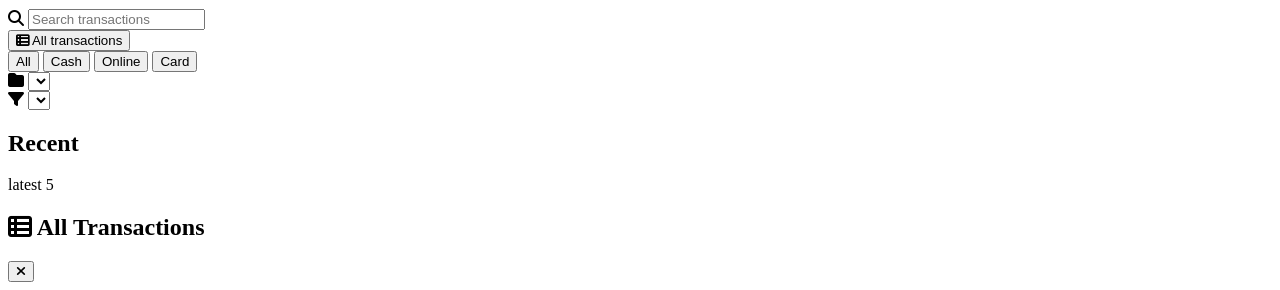
==== commit a16fddaa: "Add files via upload" ====
--- a/index.html
+++ b/index.html
@@ -1,315 +1,238 @@
-<!DOCTYPE html>
-<html lang="en">
-<head>
-    <meta charset="UTF-8">
-    <meta name="viewport" content="width=device-width, initial-scale=1.0">
-    <meta name="theme-color" content="#0B0F23" id="metaThemeColor">
-
-    <title>Expense Tracker</title>
-
-    <!-- Apply the saved theme before the page paints (no light/dark flash).
-         To change the default for a first visit, edit 'dark' below to 'light'. -->
-    <script>
-        (function () {
-            var theme = "dark";
-            try { theme = localStorage.getItem("expenseTheme") || "dark"; } catch (e) { }
-            document.documentElement.setAttribute("data-theme", theme === "light" ? "light" : "dark");
-        })();
-    </script>
-
-    <link rel="stylesheet" href="css/style.css">
-
-    <link rel="stylesheet"
-          href="https://cdnjs.cloudflare.com/ajax/libs/font-awesome/6.5.1/css/all.min.css">
-
-    <!-- Home page font (falls back to Segoe UI if offline) -->
-    <link rel="preconnect" href="https://fonts.googleapis.com">
-    <link rel="preconnect" href="https://fonts.gstatic.com" crossorigin>
-    <link rel="stylesheet"
-          href="https://fonts.googleapis.com/css2?family=Inter:wght@500;600;700&display=swap">
-
-    <link rel="icon" type="image/x-icon" href="favicon.ico">
-</head>
-
-<body class="home-page"
-      data-title="Expense Tracker"
-      data-subtitle="FY 2026-27"
-      data-show-month="true">
-
-    <!-- Top row: title, FY badge, month stepper, refresh, theme switch, Add button.
-         Side rail / bottom bar navigation is created by navigation.js -->
-    <div id="headerContainer"></div>
-
-    <main class="dashboard-container">
-
-        <!-- ======================================
-             ROW 1: Total expense + Available balance
-        ====================================== -->
-        <section class="r1">
-
-            <div class="hp-panel exp-panel">
-
-                <div class="exp-main">
-
-                    <div class="hp-label">
-                        Total expense &middot; <span id="lblSpentMonth">this month</span>
-                    </div>
-
-                    <div id="lblTotalExpense" class="hp-big">₹0</div>
-
-                    <ul class="legend">
-                        <li>
-                            <span class="hp-dot dot-cash"></span>
-                            <span class="lg-name">Cash</span>
-                            <b id="lblCashExpense">₹0</b>
-                            <small id="pctCash"></small>
-                        </li>
-                        <li>
-                            <span class="hp-dot dot-online"></span>
-                            <span class="lg-name">Online</span>
-                            <b id="lblOnlineExpense">₹0</b>
-                            <small id="pctOnline"></small>
-                        </li>
-                        <li>
-                            <span class="hp-dot dot-card"></span>
-                            <span class="lg-name">Card <em>(part of Online)</em></span>
-                            <b id="lblCCPayment">₹0</b>
-                            <small id="pctCard"></small>
-                        </li>
-                    </ul>
-
-                </div>
-
-                <div class="ring" aria-hidden="true">
-                    <svg viewBox="0 0 120 120">
-                        <circle class="ring-track" cx="60" cy="60" r="50"></circle>
-                        <circle id="ringCash" class="ring-cash" cx="60" cy="60" r="50"
-                                transform="rotate(-90 60 60)"></circle>
-                        <circle id="ringOnline" class="ring-online" cx="60" cy="60" r="50"
-                                transform="rotate(-90 60 60)"></circle>
-                    </svg>
-                    <div class="ring-center">
-                        <b id="ringPct">0%</b>
-                        <span>online</span>
-                    </div>
-                </div>
-
-            </div>
-
-            <div class="hp-panel bal-panel">
-
-                <div class="bal-head">
-                    <div>
-                        <div class="hp-label">Available balance</div>
-                        <div id="lblTotalBalance" class="hp-big">₹0</div>
-                    </div>
-                    <span id="chipVsOpening" class="hp-chip"></span>
-                </div>
-
-                <div id="balComp" class="comp" aria-hidden="true"></div>
-                <div id="balLegend" class="comp-legend"></div>
-
-            </div>
-
-        </section>
-
-
-        <!-- ======================================
-             ACCOUNTS
-        ====================================== -->
-        <div class="sec-head">
-            <h2>Accounts</h2>
-            <span>balance vs opening balance (OB)</span>
-        </div>
-
-        <section class="tiles">
-
-            <div class="tile" data-acc="CRHD" title="HDFC">
-                <div class="tile-k"><span class="hp-dot"></span>CRHD</div>
-                <strong id="lblCRHD" class="tile-v">₹0</strong>
-                <small id="lblCRHDOpening" class="opening-balance">OB ₹0</small>
-                <div class="tile-bar"><i id="tbCRHD"></i></div>
-                <span id="dltCRHD" class="tile-delta"></span>
-            </div>
-
-            <div class="tile" data-acc="TRHD" title="Trupti HDFC">
-                <div class="tile-k"><span class="hp-dot"></span>TRHD</div>
-                <strong id="lblTRHD" class="tile-v">₹0</strong>
-                <small id="lblTRHDOpening" class="opening-balance">OB ₹0</small>
-                <div class="tile-bar"><i id="tbTRHD"></i></div>
-                <span id="dltTRHD" class="tile-delta"></span>
-            </div>
-
-            <div class="tile" data-acc="TRCASH" title="Trupti Cash">
-                <div class="tile-k"><span class="hp-dot"></span>TRCASH</div>
-                <strong id="lblTRCASH" class="tile-v">₹0</strong>
-                <small id="lblTRCASHOpening" class="opening-balance">OB ₹0</small>
-                <div class="tile-bar"><i id="tbTRCASH"></i></div>
-                <span id="dltTRCASH" class="tile-delta"></span>
-            </div>
-
-            <div class="tile" data-acc="KRHD" title="Krishna HDFC">
-                <div class="tile-k"><span class="hp-dot"></span>KRHD</div>
-                <strong id="lblKRHD" class="tile-v">₹0</strong>
-                <small id="lblKRHDOpening" class="opening-balance">OB ₹0</small>
-                <div class="tile-bar"><i id="tbKRHD"></i></div>
-                <span id="dltKRHD" class="tile-delta"></span>
-            </div>
-
-            <div class="tile" data-acc="TRPN" title="PNB">
-                <div class="tile-k"><span class="hp-dot"></span>TRPN</div>
-                <strong id="lblTRPN" class="tile-v">₹0</strong>
-                <small id="lblTRPNOpening" class="opening-balance">OB ₹0</small>
-                <div class="tile-bar"><i id="tbTRPN"></i></div>
-                <span id="dltTRPN" class="tile-delta"></span>
-            </div>
-
-            <div class="tile" data-acc="CASH" title="Cash in hand">
-                <div class="tile-k"><span class="hp-dot"></span>CASH</div>
-                <strong id="lblCash" class="tile-v">₹0</strong>
-                <small id="lblCashOpening" class="opening-balance">OB ₹0</small>
-                <div class="tile-bar"><i id="tbCASH"></i></div>
-                <span id="dltCASH" class="tile-delta"></span>
-            </div>
-
-            <div class="tile" data-acc="CRAX" title="Axis">
-                <div class="tile-k"><span class="hp-dot"></span>CRAX</div>
-                <strong id="lblCRAX" class="tile-v">₹0</strong>
-                <small id="lblCRAXOpening" class="opening-balance">OB ₹0</small>
-                <div class="tile-bar"><i id="tbCRAX"></i></div>
-                <span id="dltCRAX" class="tile-delta"></span>
-            </div>
-
-        </section>
-
-        <!-- ======================================
-             FILTERS + CATEGORIES   |   RECENT
-        ====================================== -->
-        <section class="r3">
-
-            <div class="col-main">
-
-                <div class="sec-head">
-                    <h2>Where it went</h2>
-                    <span id="lblCatCount"></span>
-                </div>
-
-                <div class="filters-panel">
-
-                    <div class="filters-row r-a">
-
-                        <div class="filter-item search-box">
-                            <i class="fa-solid fa-magnifying-glass"></i>
-                            <input type="text"
-                                   id="txtSearch"
-                                   autocomplete="off"
-                                   placeholder="Search transactions">
-                        </div>
-
-                        <button id="btnViewAll" class="action-btn" type="button">
-                            <i class="fa-solid fa-table-list"></i>
-                            <span class="btn-text">All transactions</span>
-                        </button>
-
-                    </div>
-
-                    <div class="filters-row r-b">
-
-                        <div class="seg-control" id="modeSeg" role="group" aria-label="Payment type">
-                            <button type="button" class="on" data-group="">All</button>
-                            <button type="button" data-group="CASH">Cash</button>
-                            <button type="button" data-group="ONLINE">Online</button>
-                            <button type="button" data-group="CARD">Card</button>
-                        </div>
-
-                        <div class="filter-item">
-                            <i class="fa-solid fa-folder"></i>
-                            <select id="cmbCategory" aria-label="Category"></select>
-                        </div>
-
-                        <div class="filter-item">
-                            <i class="fa-solid fa-filter"></i>
-                            <select id="cmbMode" aria-label="Account / mode"></select>
-                        </div>
-
-                    </div>
-
-                </div>
-
-                <div id="entriesContainer"></div>
-
-            </div>
-
-            <aside class="col-side">
-
-                <div class="sec-head">
-                    <h2>Recent</h2>
-                    <span>latest 5</span>
-                </div>
-
-                <div id="recentList" class="hp-panel recent-panel"></div>
-
-            </aside>
-
-        </section>
-
-        <!-- ==========================================
-             View All Transactions Modal
-        =========================================== -->
-
-        <div id="allEntriesModal" class="custom-modal">
-
-            <div class="custom-modal-content">
-
-                <div class="custom-modal-header">
-
-                    <h2>
-                        <i class="fa-solid fa-table-list"></i>
-                        All Transactions
-                    </h2>
-
-                    <button id="btnCloseEntriesModal" class="close-modal" type="button" aria-label="Close">
-                        <i class="fa-solid fa-xmark"></i>
-                    </button>
-
-                </div>
-
-                <div class="custom-modal-body">
-
-                    <div id="allEntriesTableContainer">
-
-                    </div>
-
-                </div>
-
-            </div>
-
-        </div>
-
-        <div id="loadingOverlay" style="
-	          position: fixed;
-	          top: 0;
-	          left: 0;
-	          width: 100%;
-	          height: 100%;
-	          background: rgba(255,255,255,0.6);
-	          display: flex;
-	          align-items: center;
-	          justify-content: center;
-	          z-index: 9999;
-	          display: none;">
-            <img src="loading.gif" alt="Loading..." style="width: 100px; height: 100px;">
-        </div>
-
-    </main>
-
-    <script src="js/config.js"></script>
-    <script src="js/header.js"></script>
-    <!--<script src="js/api.js"></script>-->
-    <script src="js/common.js"></script>
-    <script src="js/dashboard.js"></script>
-    <script src="js/transactions.js"></script>
-    <script src="js/navigation.js"></script>
-    <script src="js/home-ui.js"></script>
-</body>
-</html>
+<!DOCTYPE html>
+<html lang="en">
+<head>
+    <meta charset="UTF-8">
+    <meta name="viewport" content="width=device-width, initial-scale=1.0">
+    <meta name="theme-color" content="#0B0F23" id="metaThemeColor">
+
+    <title>Expense Tracker</title>
+
+    <!-- Apply the saved theme before the page paints (no light/dark flash).
+         To change the default for a first visit, edit 'dark' below to 'light'. -->
+    <script>
+        (function () {
+            var theme = "dark";
+            try { theme = localStorage.getItem("expenseTheme") || "dark"; } catch (e) { }
+            document.documentElement.setAttribute("data-theme", theme === "light" ? "light" : "dark");
+        })();
+    </script>
+
+    <link rel="stylesheet" href="css/app.css">
+    <link rel="stylesheet" href="css/home.css">
+
+    <link rel="stylesheet"
+          href="https://cdnjs.cloudflare.com/ajax/libs/font-awesome/6.5.1/css/all.min.css">
+
+    <!-- Home page font (falls back to Segoe UI if offline) -->
+    <link rel="preconnect" href="https://fonts.googleapis.com">
+    <link rel="preconnect" href="https://fonts.gstatic.com" crossorigin>
+    <link rel="stylesheet"
+          href="https://fonts.googleapis.com/css2?family=Inter:wght@500;600;700&display=swap">
+
+    <link rel="icon" type="image/x-icon" href="favicon.ico">
+</head>
+
+<body class="home-page"
+      data-title="Expense Tracker"
+      data-subtitle="FY 2026-27"
+      data-show-month="true">
+
+    <!-- Top row and navigation are built by js/shell.js -->
+    <div id="headerContainer"></div>
+
+    <main class="dashboard-container">
+
+        <!-- ======================================
+             ROW 1: Total expense + Available balance
+        ====================================== -->
+        <section class="r1">
+
+            <div class="hp-panel exp-panel">
+
+                <div class="exp-main">
+
+                    <div class="hp-label">
+                        Total expense &middot; <span id="lblSpentMonth">this month</span>
+                    </div>
+
+                    <div id="lblTotalExpense" class="hp-big">₹0</div>
+
+                    <ul class="legend">
+                        <li>
+                            <span class="hp-dot dot-cash"></span>
+                            <span class="lg-name">Cash</span>
+                            <b id="lblCashExpense">₹0</b>
+                            <small id="pctCash"></small>
+                        </li>
+                        <li>
+                            <span class="hp-dot dot-online"></span>
+                            <span class="lg-name">Online</span>
+                            <b id="lblOnlineExpense">₹0</b>
+                            <small id="pctOnline"></small>
+                        </li>
+                        <li>
+                            <span class="hp-dot dot-card"></span>
+                            <span class="lg-name">Card <em>(part of Online)</em></span>
+                            <b id="lblCCPayment">₹0</b>
+                            <small id="pctCard"></small>
+                        </li>
+                    </ul>
+
+                </div>
+
+                <div class="ring" aria-hidden="true">
+                    <svg viewBox="0 0 120 120">
+                        <circle class="ring-track" cx="60" cy="60" r="50"></circle>
+                        <circle id="ringCash" class="ring-cash" cx="60" cy="60" r="50"
+                                transform="rotate(-90 60 60)"></circle>
+                        <circle id="ringOnline" class="ring-online" cx="60" cy="60" r="50"
+                                transform="rotate(-90 60 60)"></circle>
+                    </svg>
+                    <div class="ring-center">
+                        <b id="ringPct">0%</b>
+                        <span>online</span>
+                    </div>
+                </div>
+
+            </div>
+
+            <div class="hp-panel bal-panel">
+
+                <div class="bal-head">
+                    <div>
+                        <div class="hp-label">Available balance</div>
+                        <div id="lblTotalBalance" class="hp-big">₹0</div>
+                    </div>
+                    <span id="chipVsOpening" class="hp-chip"></span>
+                </div>
+
+                <div id="balComp" class="comp" aria-hidden="true"></div>
+                <div id="balLegend" class="comp-legend"></div>
+
+            </div>
+
+        </section>
+
+
+        <!-- ======================================
+             ACCOUNTS
+        ====================================== -->
+        <div class="sec-head">
+            <h2>Accounts</h2>
+            <span>balance vs opening balance (OB)</span>
+        </div>
+
+        <section class="tiles" id="accountTiles"></section>
+
+        <!-- ======================================
+             FILTERS + CATEGORIES   |   RECENT
+        ====================================== -->
+        <section class="r3">
+
+            <div class="col-main">
+
+                <div class="sec-head">
+                    <h2>Where it went</h2>
+                    <span id="lblCatCount"></span>
+                </div>
+
+                <div class="filters-panel">
+
+                    <div class="filters-row r-a">
+
+                        <div class="filter-item search-box">
+                            <i class="fa-solid fa-magnifying-glass"></i>
+                            <input type="text"
+                                   id="txtSearch"
+                                   autocomplete="off"
+                                   placeholder="Search transactions">
+                        </div>
+
+                        <button id="btnViewAll" class="action-btn" type="button">
+                            <i class="fa-solid fa-table-list"></i>
+                            <span class="btn-text">All transactions</span>
+                        </button>
+
+                    </div>
+
+                    <div class="filters-row r-b">
+
+                        <div class="seg-control" id="modeSeg" role="group" aria-label="Payment type">
+                            <button type="button" class="on" data-group="">All</button>
+                            <button type="button" data-group="CASH">Cash</button>
+                            <button type="button" data-group="ONLINE">Online</button>
+                            <button type="button" data-group="CARD">Card</button>
+                        </div>
+
+                        <div class="filter-item">
+                            <i class="fa-solid fa-folder"></i>
+                            <select id="cmbCategory" aria-label="Category"></select>
+                        </div>
+
+                        <div class="filter-item">
+                            <i class="fa-solid fa-filter"></i>
+                            <select id="cmbMode" aria-label="Account / mode"></select>
+                        </div>
+
+                    </div>
+
+                </div>
+
+                <div id="entriesContainer"></div>
+
+            </div>
+
+            <aside class="col-side">
+
+                <div class="sec-head">
+                    <h2>Recent</h2>
+                    <span>latest 5</span>
+                </div>
+
+                <div id="recentList" class="hp-panel recent-panel"></div>
+
+            </aside>
+
+        </section>
+
+        <!-- ==========================================
+             View All Transactions Modal
+        =========================================== -->
+
+        <div id="allEntriesModal" class="custom-modal">
+
+            <div class="custom-modal-content">
+
+                <div class="custom-modal-header">
+
+                    <h2>
+                        <i class="fa-solid fa-table-list"></i>
+                        All Transactions
+                    </h2>
+
+                    <button id="btnCloseEntriesModal" class="close-modal" type="button" aria-label="Close">
+                        <i class="fa-solid fa-xmark"></i>
+                    </button>
+
+                </div>
+
+                <div class="custom-modal-body">
+
+                    <div id="allEntriesTableContainer">
+
+                    </div>
+
+                </div>
+
+            </div>
+
+        </div>
+
+    </main>
+
+    <script src="js/config.js"></script>
+    <script src="js/core.js"></script>
+    <script src="js/shell.js"></script>
+    <script src="js/home.js"></script>
+</body>
+</html>
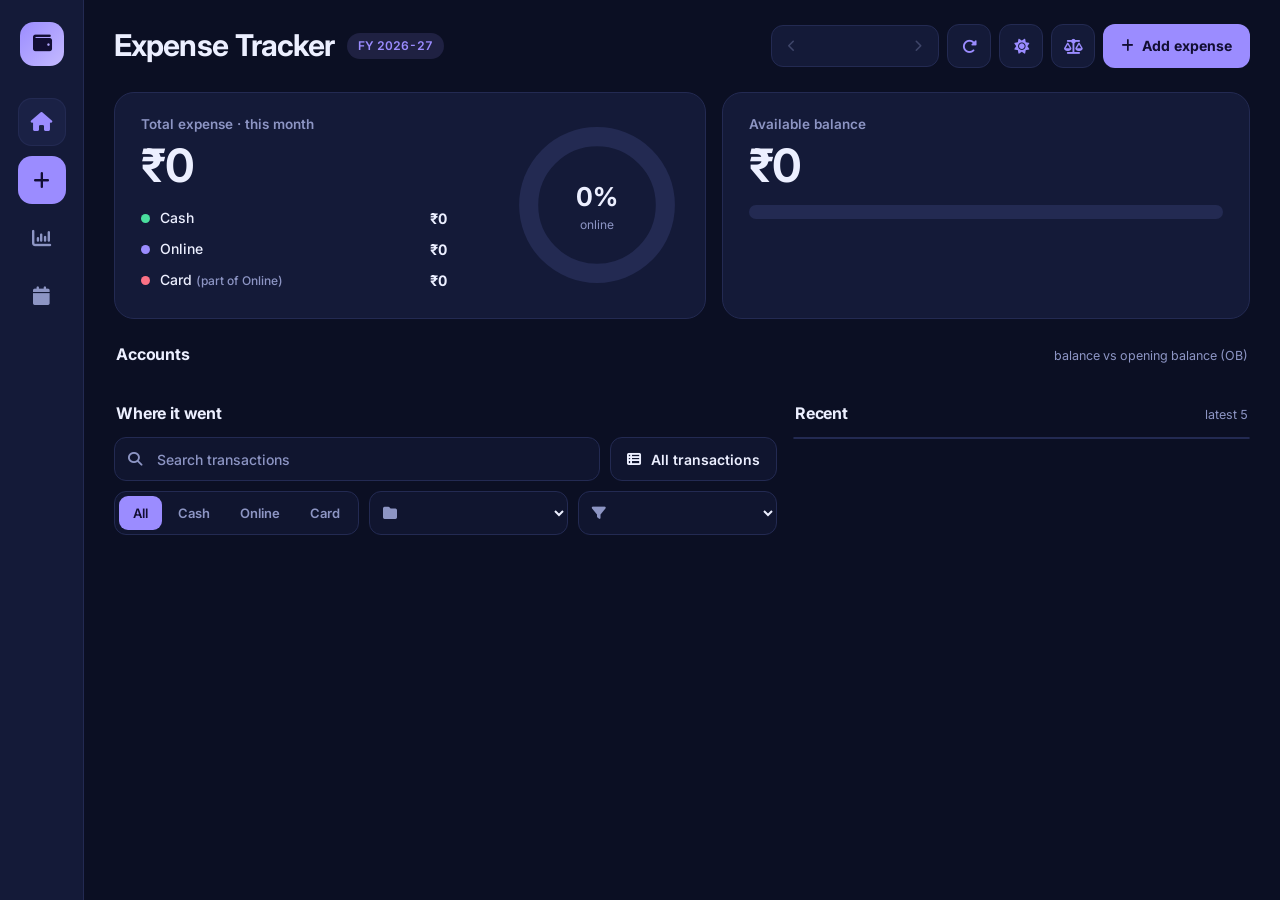
==== commit 212c5d7f: "Add files via upload" ====
--- a/index.html
+++ b/index.html
@@ -18,7 +18,7 @@
     </script>
 
     <link rel="stylesheet" href="css/app.css">
-    <link rel="stylesheet" href="css/home.css">
+    <!-- <link rel="stylesheet" href="css/home.css"> -->
 
     <link rel="stylesheet"
           href="https://cdnjs.cloudflare.com/ajax/libs/font-awesome/6.5.1/css/all.min.css">
@@ -228,6 +228,56 @@
 
         </div>
 
+		<div id="dailySummaryModal" class="custom-modal">
+
+		<div class="custom-modal-content daily-reconciliation-content">
+
+			<div class="custom-modal-header">
+				<h2>Daily Reconciliation</h2>
+
+				<button id="btnCloseDailySummary"
+						class="close-modal"
+						type="button">
+					<i class="fa-solid fa-xmark"></i>
+				</button>
+			</div>
+
+			<div class="custom-modal-body">
+
+				<div id="dailySummaryDate"></div>
+
+				<div id="dailySummaryCards"></div>
+
+				<div class="daily-table-wrap">
+					<table class="daily-summary-table">
+						<thead>
+							<tr>
+								<th>Account</th>
+								<th>Yesterday Closing</th>
+								<th>Expenses</th>
+								<th>Adjustments</th>
+								<th>Today's Closing</th>
+							</tr>
+						</thead>
+
+						<tbody id="dailyReconciliationRows"></tbody>
+
+						<tfoot id="dailyReconciliationFoot"></tfoot>
+					</table>
+				</div>
+
+				<h3>Today's Expense Entries</h3>
+				<div id="dailyExpenseEntries"></div>
+
+				<h3>Today's Adjustment Entries</h3>
+				<div id="dailyAdjustmentEntries"></div>
+
+				<div id="dailyReconciliationNote"></div>
+
+			</div>
+		</div>
+	</div>
+
     </main>
 
     <script src="js/config.js"></script>
--- a/css/app.css
+++ b/css/app.css
@@ -0,0 +1,2041 @@
+/* App styles shared by all pages: tokens, layout, header, navigation, home page, tables, modal.
+   Page-specific styles: analytics.css, yearly.css, add.css */
+:root {
+    --primary: #5b43f3;
+    --primary-dark: #4630dd;
+    --primary-light: #7c3aed;
+    --success: #16a34a;
+    --danger: #dc2626;
+    --warning: #ea580c;
+    --info: #0891b2;
+    --bg: #f5f7fb;
+    --card: #ffffff;
+    --text: #1f2937;
+    --text-light: #6b7280;
+    --border: #e5e7eb;
+    --radius-sm: 12px;
+    --radius: 18px;
+    --radius-lg: 26px;
+    --shadow: 0 5px 18px rgba(0,0,0,.08);
+    --shadow-hover: 0 10px 28px rgba(0,0,0,.12);
+    --transition: .25s ease;
+}
+*,
+*::before,
+*::after {
+    margin: 0;
+    padding: 0;
+    box-sizing: border-box;
+}
+html {
+    scroll-behavior: smooth;
+}
+body {
+    font-family: "Segoe UI", sans-serif;
+    background: var(--bg);
+    color: var(--text);
+    line-height: 1.45;
+    padding-bottom: 90px;
+}
+img {
+    max-width: 100%;
+    display: block;
+}
+button {
+    font-family: inherit;
+    cursor: pointer;
+}
+input,
+select,
+textarea {
+    font-family: inherit;
+}
+a {
+    text-decoration: none;
+    color: inherit;
+}
+h1 {
+    font-size: clamp(24px,3vw,30px);
+    font-weight: 700;
+}
+h2 {
+    font-size: clamp(20px,2.5vw,26px);
+    font-weight: 700;
+}
+h3 {
+    font-size: clamp(18px,2vw,22px);
+    font-weight: 600;
+}
+.dashboard-container {
+    width: 100%;
+    max-width: 1150px;
+    margin: -30px auto 90px;
+    padding: 0 16px;
+    position: relative;
+    z-index: 5;
+}
+.dashboard-header {
+    max-width: 1200px;
+    margin: 0 auto;
+    padding: 22px 24px 55px;
+    background: linear-gradient( 135deg, var(--primary), var(--primary-light) );
+    color: white;
+    border-radius: 0 0 30px 30px;
+    box-shadow: 0 10px 25px rgba(91,67,243,.25);
+    position: relative;
+}
+.header-center {
+    text-align: center;
+}
+.header-center h1 {
+        margin-bottom: 8px;
+    }
+.fy-badge {
+    display: inline-block;
+    padding: 6px 14px;
+    border-radius: 30px;
+    background: rgba(255,255,255,.18);
+    font-size: 14px;
+    font-weight: 500;
+}
+.header-right {
+    position: absolute;
+    top: 22px;
+    right: 24px;
+    display: flex;
+    align-items: center;
+    gap: 10px;
+}
+.header-right select {
+        width: 150px;
+        height: 40px;
+        border: none;
+        border-radius: 10px;
+        padding: 0 12px;
+        outline: none;
+    }
+.header-refresh {
+    width: 42px;
+    height: 42px;
+    border: none;
+    border-radius: 12px;
+    background: white;
+    color: var(--primary);
+    transition: var(--transition);
+    box-shadow: 0 3px 10px rgba(0,0,0,.12);
+}
+.header-refresh:hover {
+        transform: rotate(180deg);
+    }
+#msgBox {
+    margin-top: 0px;
+    text-align: center;
+    font-weight: 600;
+    font-size: 16px;
+}
+.back-btn {
+    position: absolute;
+    left: 24px;
+    top: 22px;
+    width: 42px;
+    height: 42px;
+    border-radius: 50%;
+    background: white;
+    color: var(--primary);
+    display: flex;
+    align-items: center;
+    justify-content: center;
+    box-shadow: 0 3px 10px rgba(0,0,0,.12);
+}
+.card {
+    background: var(--card);
+    border-radius: var(--radius);
+    box-shadow: var(--shadow);
+    padding: 18px;
+    transition: var(--transition);
+}
+.card:hover {
+        box-shadow: var(--shadow-hover);
+        transform: translateY(-2px);
+    }
+.flex {
+    display: flex;
+}
+.hidden {
+    display: none !important;
+}
+.opening-balance {
+    font-size: 14px;
+    font-weight: 700;
+    color: var(--primary);
+}
+.cash-color {
+    background: #dcfce7;
+    color: #16a34a;
+}
+.online-color {
+    background: #ede9fe;
+    color: #7c3aed;
+}
+.filters-panel {
+    display: flex;
+    gap: 12px;
+    background: var(--card);
+    padding: 10px;
+    border-radius: 18px;
+    box-shadow: var(--shadow);
+    margin-bottom: 18px;
+}
+.filter-item {
+    position: relative;
+    flex: 1;
+}
+.filter-item i {
+        position: absolute;
+        left: 14px;
+        top: 50%;
+        transform: translateY(-50%);
+        color: #9ca3af;
+        font-size: 14px;
+        pointer-events: none;
+    }
+.filter-item input,
+.filter-item select {
+        width: 100%;
+        height: 48px;
+        border: 1px solid var(--border);
+        border-radius: 14px;
+        background: #f8fafc;
+        padding-left: 42px;
+        padding-right: 14px;
+        outline: none;
+        font-size: 14px;
+        transition: var(--transition);
+    }
+.filter-item input:focus,
+.filter-item select:focus {
+            border-color: var(--primary);
+            background: white;
+            box-shadow: 0 0 0 3px rgba(91,67,243,.10);
+        }
+.search-box {
+    flex: 2;
+}
+.action-btn {
+    flex: 1;
+    height: 50px;
+    border: none;
+    border-radius: 16px;
+    background: var(--primary);
+    color: #fff;
+    font-size: 15px;
+    font-weight: 600;
+    display: flex;
+    align-items: center;
+    justify-content: center;
+    gap: 10px;
+    transition: var(--transition);
+    box-shadow: var(--shadow);
+}
+.action-btn:hover {
+        background: var(--primary-dark);
+        transform: translateY(-2px);
+    }
+.action-btn:active {
+        transform: scale(.98);
+    }
+.category-card {
+    background: var(--card);
+    border-radius: 18px;
+    box-shadow: var(--shadow);
+    margin-bottom: 14px;
+    overflow: hidden;
+    transition: var(--transition);
+}
+.category-card:hover {
+        box-shadow: var(--shadow-hover);
+    }
+.category-header {
+    display: flex;
+    align-items: center;
+    justify-content: space-between;
+    gap: 16px;
+    padding: 18px;
+    cursor: pointer;
+}
+.category-icon {
+    width: 52px;
+    height: 52px;
+    border-radius: 16px;
+    background: rgba(91,67,243,.10);
+    color: var(--primary);
+    display: flex;
+    align-items: center;
+    justify-content: center;
+    font-size: 22px;
+    flex-shrink: 0;
+}
+.category-info {
+    display: flex;
+    flex-direction: column;
+}
+.category-name {
+    font-size: 17px;
+    font-weight: 700;
+    color: var(--text);
+}
+.category-count {
+    margin-top: 3px;
+    font-size: 12px;
+    color: var(--text-light);
+}
+.category-total {
+    font-size: 24px;
+    font-weight: 700;
+    color: var(--primary);
+    white-space: nowrap;
+}
+.category-arrow {
+    margin-left: 12px;
+    font-size: 16px;
+    color: var(--text-light);
+    transition: .30s;
+}
+.category-transactions {
+    max-height: 0;
+    overflow: hidden;
+    transition: max-height .35s ease, padding .35s ease;
+    padding: 0 18px;
+}
+.category-card.expanded .category-transactions {
+    max-height: 2500px;
+    padding: 0 18px 18px;
+}
+.category-card.expanded .category-arrow {
+    transform: rotate(180deg);
+}
+.category-card.expanded {
+    border-left: 5px solid var(--primary);
+}
+.transactions-table {
+    width: 100%;
+    border-collapse: collapse;
+    margin-top: 10px;
+    background: white;
+}
+.transactions-table thead {
+        background: rgba(91,67,243,.08);
+    }
+.transactions-table th {
+        padding: 12px 10px;
+        font-size: 13px;
+        font-weight: 700;
+        color: var(--text);
+        text-align: center;
+        border-bottom: 2px solid var(--border);
+    }
+.transactions-table td {
+        padding: 11px 10px;
+        font-size: 14px;
+        border-bottom: 1px solid #edf0f5;
+        vertical-align: middle;
+    }
+.transactions-table tbody tr {
+        transition: .20s;
+    }
+.transactions-table tbody tr:hover {
+            background: rgba(91,67,243,.04);
+        }
+.transactions-table tbody tr:last-child td {
+            border-bottom: none;
+        }
+.transactions-table td:nth-child(1),
+.transactions-table td:nth-child(3),
+.transactions-table td:nth-child(5),
+.transactions-table td:nth-child(6) {
+        text-align: center;
+    }
+.transactions-table td:nth-child(2) {
+        font-weight: 600;
+    }
+.amount-cell {
+    color: var(--success);
+    font-weight: 700;
+    font-size: 15px;
+}
+.btnEdit,
+.btnDelete {
+    width: 34px;
+    height: 34px;
+    border: none;
+    border-radius: 10px;
+    color: white;
+    display: flex;
+    align-items: center;
+    justify-content: center;
+    transition: var(--transition);
+}
+.btnEdit {
+    background: #2563eb;
+}
+.btnEdit:hover {
+        background: #1d4ed8;
+    }
+.btnDelete {
+    background: #dc2626;
+}
+.btnDelete:hover {
+        background: #b91c1c;
+    }
+.btnEdit:hover,
+.btnDelete:hover {
+        transform: translateY(-2px);
+    }
+.btnEdit i,
+.btnDelete i {
+        font-size: 13px;
+    }
+.custom-modal {
+    display: none;
+    position: fixed;
+    inset: 0;
+    background: rgba(0,0,0,.45);
+    backdrop-filter: blur(4px);
+    z-index: 9999;
+    align-items: center;
+    justify-content: center;
+    padding: 20px;
+}
+.custom-modal.show {
+        display: flex;
+    }
+.custom-modal-content {
+    width: 95%;
+    max-width: 1200px;
+    max-height: 92vh;
+    display: flex;
+    flex-direction: column;
+    background: var(--card);
+    border-radius: 22px;
+    overflow: hidden;
+    box-shadow: 0 20px 45px rgba(0,0,0,.20);
+}
+.custom-modal-header {
+    display: flex;
+    justify-content: space-between;
+    align-items: center;
+    padding: 18px 22px;
+    background: linear-gradient( 135deg, var(--primary), var(--primary-light) );
+    color: white;
+}
+.custom-modal-header h2 {
+        font-size: 22px;
+        font-weight: 600;
+    }
+.close-modal {
+    width: 42px;
+    height: 42px;
+    border: none;
+    border-radius: 50%;
+    background: white;
+    color: var(--primary);
+    font-size: 18px;
+    transition: var(--transition);
+}
+.close-modal:hover {
+        transform: rotate(90deg);
+    }
+.custom-modal-body {
+    flex: 1;
+    overflow: auto;
+    padding: 20px;
+}
+.custom-modal-body::-webkit-scrollbar {
+        width: 8px;
+    }
+.custom-modal-body::-webkit-scrollbar-thumb {
+        background: #cbd5e1;
+        border-radius: 20px;
+    }
+#allEntriesTableContainer {
+    max-height: 72vh;
+    overflow-y: auto;
+}
+#allEntriesTableContainer .transactions-table {
+        margin-top: 0;
+    }
+#allEntriesTableContainer thead th {
+        position: sticky;
+        top: 0;
+        z-index: 50;
+        background: #f4f4f4;
+    }
+#loadingOverlay {
+    position: fixed;
+    inset: 0;
+    background: rgba(255,255,255,.70);
+    backdrop-filter: blur(3px);
+    display: none;
+    justify-content: center;
+    align-items: center;
+    z-index: 99999;
+}
+#loadingOverlay .spinner {
+    width: 54px;
+    height: 54px;
+    border-radius: 50%;
+    border: 5px solid rgba(124,108,255,.25);
+    border-top-color: var(--accent, #5b43f3);
+    animation: spin .8s linear infinite;
+}
+@keyframes spin { to { transform: rotate(360deg); } }
+.bottom-nav {
+    position: fixed;
+    left: 50%;
+    bottom: 15px;
+    transform: translateX(-50%);
+    display: flex;
+    align-items: center;
+    gap: 10px;
+    padding: 10px 14px;
+    background: white;
+    border-radius: 40px;
+    box-shadow: 0 10px 25px rgba(0,0,0,.15);
+    z-index: 999;
+}
+.bottom-nav a {
+        width: 46px;
+        height: 46px;
+        display: flex;
+        align-items: center;
+        justify-content: center;
+        border-radius: 50%;
+        color: #666;
+        transition: var(--transition);
+    }
+.bottom-nav a:hover {
+            background: rgba(91,67,243,.08);
+            color: var(--primary);
+        }
+.bottom-nav a.active {
+            background: rgba(91,67,243,.12);
+            color: var(--primary);
+        }
+.bottom-nav i {
+        font-size: 19px;
+    }
+.add-menu {
+    background: var(--primary);
+    color: white !important;
+}
+.add-menu:hover {
+        background: var(--primary-dark) !important;
+    }
+.add-menu.active {
+        background: var(--primary);
+        color: white !important;
+    }
+@media (max-width:768px) {
+body {
+        padding-bottom: 110px;
+    }
+.dashboard-container {
+        margin: -22px auto 110px;
+        padding: 0 10px;
+    }
+.dashboard-header {
+        padding: 18px 14px 45px;
+        border-radius: 0 0 24px 24px;
+    }
+.header-center h1 {
+        font-size: 20px;
+    }
+.fy-badge {
+        font-size: 12px;
+    }
+.header-right {
+        position: static;
+        justify-content: center;
+        margin-top: 15px;
+    }
+.header-right select {
+            width: 130px;
+        }
+.back-btn {
+        left: 14px;
+        top: 18px;
+    }
+.filters-panel {
+        flex-direction: column;
+    }
+.filter-item {
+        width: 100%;
+    }
+.search-box {
+        flex: 1;
+    }
+.category-header {
+        display: flex;
+        justify-content: space-between;
+        align-items: center;
+        gap: 20px;
+        padding: 18px;
+    }
+.category-total {
+        margin-left: 66px;
+        font-size: 22px;
+    }
+.category-info {
+        flex: 1;
+        display: flex;
+        flex-direction: column;
+    }
+.category-progress {
+        flex: 1;
+        height: 8px;
+        background: #ececec;
+        border-radius: 30px;
+        overflow: hidden;
+        min-width: 120px;
+    }
+.category-progress-fill {
+        height: 100%;
+        background: linear-gradient( 90deg, var(--primary), var(--primary-light) );
+        border-radius: 20px;
+    }
+.percent {
+        width: 48px;
+        text-align: right;
+        font-size: 12px;
+        color: #666;
+    }
+.transactions-table thead {
+        display: none;
+    }
+.transactions-table,
+.transactions-table tbody,
+.transactions-table tr,
+.transactions-table td {
+        display: block;
+        width: 100%;
+    }
+.transactions-table tr {
+            margin-bottom: 12px;
+            border-radius: 14px;
+            border: 1px solid var(--border);
+            overflow: hidden;
+            box-shadow: 0 3px 10px rgba(0,0,0,.05);
+        }
+.transactions-table td {
+            display: flex;
+            justify-content: space-between;
+            align-items: center;
+            padding: 10px 14px;
+            text-align: right !important;
+        }
+.transactions-table td::before {
+                content: attr(data-label);
+                font-weight: 600;
+                color: var(--text);
+                text-align: left;
+            }
+.custom-modal {
+        padding: 8px;
+    }
+.custom-modal-content {
+        width: 100%;
+        max-height: 96vh;
+        border-radius: 18px;
+    }
+.custom-modal-header {
+        padding: 14px 16px;
+    }
+.custom-modal-header h2 {
+            font-size: 18px;
+        }
+.custom-modal-body {
+        padding: 14px;
+    }
+.bottom-nav {
+        width: calc(100% - 20px);
+        justify-content: space-evenly;
+        bottom: 12px;
+    }
+}
+@media (max-width:480px) {
+.category-icon {
+        width: 46px;
+        height: 46px;
+        font-size: 18px;
+    }
+.category-name {
+        font-size: 15px;
+    }
+.category-total {
+        font-size: 20px;
+        margin-left: 58px;
+    }
+}
+html[data-theme="dark"] { color-scheme: dark; }
+html[data-theme="light"] { color-scheme: light; }
+body.home-page {
+    --bg: #0B0F23;
+    --panel: #141A38;
+    --panel2: #1A2145;
+    --line: #232A52;
+    --tx: #ECEFFF;
+    --mu: #8D95C4;
+    --accent: #9B8CFF;
+    --accent2: #C4BAFF;
+    --accent-ink: #120E33;
+    --accent-soft: rgba(155,140,255,.14);
+    --pos: #4ADE9E;
+    --neg: #FB7185;
+    --pos-bg: rgba(74,222,158,.12);
+    --neg-bg: rgba(251,113,133,.12);
+    --track: #232A52;
+    --field: #10152F;
+    --overlay: rgba(11,15,35,.65);
+    --card-shadow: none;
+    --pop-shadow: 0 18px 45px rgba(0,0,0,.45);
+    --c-cash: #4ADE9E;
+    --c-online: #9B8CFF;
+    --c-card: #FB7185;
+    --a-CRAX: #FB923C;
+    --a-TRHD: #A78BFA;
+    --a-TRPN: #22D3EE;
+    --a-TRCASH: #FBBF24;
+    --a-KRHD: #FB7185;
+    --a-CRHD: #4ADE80;
+    --a-CASH: #94A3B8;
+    color-scheme: dark;
+}
+html[data-theme="light"] body.home-page {
+    --bg: #F4F5FB;
+    --panel: #FFFFFF;
+    --panel2: #F3F4FC;
+    --line: #E3E5F2;
+    --tx: #151A36;
+    --mu: #636A94;
+    --accent: #5B43F3;
+    --accent2: #8B7CFF;
+    --accent-ink: #FFFFFF;
+    --accent-soft: rgba(91,67,243,.10);
+    --pos: #067647;
+    --neg: #B42318;
+    --pos-bg: #ECFDF3;
+    --neg-bg: #FEF3F2;
+    --track: #E9EBF5;
+    --field: #FFFFFF;
+    --overlay: rgba(255,255,255,.65);
+    --card-shadow: 0 1px 2px rgba(21,26,54,.05);
+    --pop-shadow: 0 18px 45px rgba(21,26,54,.18);
+    --c-cash: #0E9F6E;
+    --c-online: #5B43F3;
+    --c-card: #E11D48;
+    --a-CRAX: #EA580C;
+    --a-TRHD: #7C3AED;
+    --a-TRPN: #0891B2;
+    --a-TRCASH: #CA8A04;
+    --a-KRHD: #E11D48;
+    --a-CRHD: #15803D;
+    --a-CASH: #475569;
+    color-scheme: light;
+}
+body.home-page {
+    font-family: "Inter", "Segoe UI", system-ui, -apple-system, sans-serif;
+    font-variant-numeric: tabular-nums;
+    background: var(--bg);
+    color: var(--tx);
+    padding: 0 0 0 84px;            
+    transition: background .25s ease, color .25s ease;
+}
+body.home-page :focus-visible {
+    outline: 2px solid var(--accent);
+    outline-offset: 2px;
+}
+body.home-page .hp-panel {
+    background: var(--panel);
+    border: 1px solid var(--line);
+    border-radius: 20px;
+    box-shadow: var(--card-shadow);
+}
+body.home-page .hp-label {
+    font-size: 13.5px;
+    font-weight: 600;
+    color: var(--mu);
+}
+body.home-page .hp-big {
+    font-size: 46px;
+    line-height: 1.05;
+    font-weight: 700;
+    letter-spacing: -.03em;
+    margin: 6px 0 14px;
+    white-space: nowrap;
+}
+body.home-page .hp-dot {
+    width: 9px;
+    height: 9px;
+    border-radius: 50%;
+    flex: none;
+    background: var(--ac, var(--mu));
+}
+body.home-page .dot-cash { background: var(--c-cash); }
+body.home-page .dot-online { background: var(--c-online); }
+body.home-page .dot-card { background: var(--c-card); }
+body.home-page .hp-chip {
+    display: inline-flex;
+    align-items: center;
+    border-radius: 20px;
+    padding: 4px 11px;
+    font-size: 12.5px;
+    font-weight: 600;
+    white-space: nowrap;
+}
+body.home-page .hp-chip:empty,
+body.home-page .tile-delta:empty {
+    display: none;
+}
+body.home-page .hp-chip.is-neg { background: var(--neg-bg); color: var(--neg); }
+body.home-page .hp-chip.is-pos { background: var(--pos-bg); color: var(--pos); }
+body.home-page .hp-chip.is-zero { background: var(--accent-soft); color: var(--mu); }
+body.home-page .sec-head {
+    display: flex;
+    align-items: baseline;
+    justify-content: space-between;
+    margin: 24px 2px 12px;
+}
+body.home-page .sec-head h2 {
+    font-size: 16px;
+    font-weight: 700;
+    letter-spacing: -.01em;
+}
+body.home-page .sec-head span {
+    font-size: 12.5px;
+    color: var(--mu);
+}
+body.home-page .dashboard-header {
+    max-width: 1320px;
+    margin: 0 auto;
+    padding: 24px 30px 4px;
+    background: none;
+    color: var(--tx);
+    border-radius: 0;
+    box-shadow: none;
+    display: flex;
+    align-items: center;
+    gap: 12px;
+}
+body.home-page .header-center {
+    display: contents;
+}
+body.home-page #pageTitle {
+    order: 1;
+    margin: 0;
+    font-size: 30px;
+    font-weight: 700;
+    letter-spacing: -.03em;
+    white-space: nowrap;
+}
+body.home-page .fy-badge {
+    order: 2;
+    padding: 4px 11px;
+    background: var(--accent-soft);
+    color: var(--accent);
+    font-size: 12px;
+    font-weight: 600;
+    white-space: nowrap;
+}
+body.home-page .dashboard-header::after {
+    content: "";
+    order: 4;
+    flex: 1;
+}
+body.home-page #msgBox {
+    order: 5;
+    margin: 0;
+    font-size: 12.5px;
+    font-weight: 500;
+    text-align: right;
+}
+body.home-page #msgBox:empty { display: none; }
+body.home-page #msgBox[style*="green"] { color: var(--pos) !important; }
+body.home-page #msgBox[style*="red"] { color: var(--neg) !important; }
+body.home-page .header-right {
+    order: 6;
+    position: static;
+    margin: 0;
+    gap: 8px;
+}
+body.home-page .hp-stepper {
+    display: flex;
+    align-items: center;
+    background: var(--panel);
+    border: 1px solid var(--line);
+    border-radius: 12px;
+    padding: 3px;
+}
+body.home-page .hp-step-btn {
+    width: 34px;
+    height: 34px;
+    border: 0;
+    border-radius: 9px;
+    background: none;
+    color: var(--mu);
+    font-size: 12px;
+    display: grid;
+    place-items: center;
+}
+body.home-page .hp-step-btn:hover:not(:disabled) {
+    background: var(--panel2);
+    color: var(--tx);
+}
+body.home-page .hp-step-btn:disabled {
+    opacity: .35;
+    cursor: default;
+}
+body.home-page .header-right select {
+    width: auto;
+    min-width: 92px;
+    height: 34px;
+    border: 0;
+    background: none;
+    color: var(--tx);
+    font: 600 14px "Inter", "Segoe UI", sans-serif;
+    text-align: center;
+    text-align-last: center;
+    padding: 0 4px;
+    -webkit-appearance: none;
+    appearance: none;
+    cursor: pointer;
+}
+body.home-page .header-right select option {
+    background: var(--panel);
+    color: var(--tx);
+}
+body.home-page .header-refresh,
+body.home-page .hp-icon-btn {
+    width: 44px;
+    height: 44px;
+    border: 1px solid var(--line);
+    border-radius: 12px;
+    background: var(--panel);
+    color: var(--accent);
+    box-shadow: none;
+    display: grid;
+    place-items: center;
+    font-size: 15px;
+}
+body.home-page .header-refresh:hover,
+body.home-page .hp-icon-btn:hover {
+    background: var(--panel2);
+}
+body.home-page .hp-add-btn {
+    display: inline-flex;
+    align-items: center;
+    gap: 8px;
+    height: 44px;
+    padding: 0 18px;
+    border-radius: 12px;
+    background: var(--accent);
+    color: var(--accent-ink);
+    font-size: 14px;
+    font-weight: 700;
+    white-space: nowrap;
+}
+body.home-page .hp-add-btn:hover {
+    filter: brightness(1.08);
+}
+body.home-page .bottom-nav a::after {
+    font-weight: 600;
+}
+body.home-page .bottom-nav a[data-page="index.html"]::after { content: "Home"; }
+body.home-page .bottom-nav a[data-page="analytics.html"]::after { content: "Reports"; }
+body.home-page .bottom-nav a[data-page="yearly.html"]::after { content: "Yearly"; }
+@media (min-width: 1101px) {
+body.home-page .bottom-nav a::after {
+        content: none !important;     
+    }
+body.home-page .bottom-nav {
+        position: fixed;
+        top: 0;
+        bottom: 0;
+        left: 0;
+        width: 84px;
+        transform: none;
+        flex-direction: column;
+        justify-content: flex-start;
+        align-items: center;
+        gap: 10px;
+        padding: 98px 0 22px;
+        border-radius: 0;
+        background: var(--panel);
+        border-right: 1px solid var(--line);
+        box-shadow: none;
+    }
+body.home-page .bottom-nav::before {
+        content: "\f555";
+        font-family: "Font Awesome 6 Free";
+        font-weight: 900;
+        font-size: 19px;
+        position: absolute;
+        top: 22px;
+        left: 20px;
+        width: 44px;
+        height: 44px;
+        border-radius: 14px;
+        display: grid;
+        place-items: center;
+        background: linear-gradient(135deg, var(--accent), var(--accent2));
+        color: var(--accent-ink);
+    }
+body.home-page .bottom-nav a {
+        width: 48px;
+        height: 48px;
+        border-radius: 14px;
+        color: var(--mu);
+        background: none;
+    }
+body.home-page .bottom-nav a i {
+        font-size: 19px;
+    }
+body.home-page .bottom-nav a:hover {
+        background: var(--panel2);
+        color: var(--tx);
+    }
+body.home-page .bottom-nav a.active {
+        background: var(--panel2);
+        color: var(--accent);
+        box-shadow: inset 0 0 0 1px var(--line);
+    }
+body.home-page .bottom-nav .add-menu {
+        background: var(--accent);
+        color: var(--accent-ink) !important;
+        box-shadow: none;
+    }
+body.home-page .bottom-nav .add-menu:hover {
+        background: var(--accent) !important;
+        filter: brightness(1.08);
+    }
+}
+body.home-page .dashboard-container {
+    max-width: 1320px;
+    margin: 0 auto;
+    padding: 20px 30px 56px;
+    z-index: auto;
+}
+body.home-page .r1 {
+    display: grid;
+    grid-template-columns: 1.12fr 1fr;
+    gap: 16px;
+}
+body.home-page .exp-panel {
+    display: flex;
+    align-items: center;
+    justify-content: space-between;
+    gap: 20px;
+    padding: 22px 26px;
+}
+body.home-page .exp-main {
+    min-width: 0;
+    flex: 1;
+}
+body.home-page .legend {
+    list-style: none;
+}
+body.home-page .legend li {
+    display: flex;
+    align-items: center;
+    gap: 10px;
+    padding: 5px 0;
+    font-size: 14px;
+    font-weight: 500;
+}
+body.home-page .legend .lg-name em {
+    font-style: normal;
+    font-size: 12px;
+    color: var(--mu);
+}
+body.home-page .legend b {
+    margin-left: auto;
+    font-size: 14.5px;
+    font-weight: 700;
+}
+body.home-page .legend small {
+    width: 38px;
+    text-align: right;
+    font-size: 12px;
+    color: var(--mu);
+}
+body.home-page .ring {
+    position: relative;
+    width: 164px;
+    height: 164px;
+    flex: none;
+}
+body.home-page .ring svg {
+    width: 100%;
+    height: 100%;
+    display: block;
+}
+body.home-page .ring circle {
+    fill: none;
+    stroke-width: 14;
+}
+body.home-page .ring-track { stroke: var(--track); }
+body.home-page .ring-cash { stroke: var(--c-cash); stroke-dasharray: 0 315; }
+body.home-page .ring-online { stroke: var(--c-online); stroke-dasharray: 0 315; }
+body.home-page .ring circle[id] {
+    transition: stroke-dasharray .6s ease, stroke-dashoffset .6s ease;
+}
+body.home-page .ring-center {
+    position: absolute;
+    inset: 0;
+    display: flex;
+    flex-direction: column;
+    align-items: center;
+    justify-content: center;
+}
+body.home-page .ring-center b {
+    font-size: 26px;
+    font-weight: 700;
+    letter-spacing: -.02em;
+}
+body.home-page .ring-center span {
+    font-size: 12px;
+    color: var(--mu);
+}
+body.home-page .bal-panel {
+    padding: 22px 26px;
+}
+body.home-page .bal-head {
+    display: flex;
+    flex-wrap: wrap;
+    align-items: flex-start;
+    justify-content: space-between;
+    gap: 8px;
+}
+body.home-page .bal-head .hp-big {
+    margin-bottom: 16px;
+}
+body.home-page .comp {
+    display: flex;
+    gap: 3px;
+    height: 14px;
+    border-radius: 8px;
+    overflow: hidden;
+    background: var(--track);
+}
+body.home-page .comp i {
+    display: block;
+    height: 100%;
+    min-width: 3px;
+}
+body.home-page .comp-legend {
+    display: flex;
+    flex-wrap: wrap;
+    gap: 6px 14px;
+    margin-top: 14px;
+    font-size: 12.5px;
+    font-weight: 600;
+    color: var(--mu);
+}
+body.home-page .comp-legend span {
+    display: inline-flex;
+    align-items: center;
+    gap: 6px;
+}
+body.home-page .tiles {
+    display: grid;
+    grid-template-columns: repeat(7, minmax(0, 1fr));
+    gap: 12px;
+}
+body.home-page .tile {
+    padding: 15px 15px 13px;
+    background: var(--panel);
+    border: 1px solid var(--line);
+    border-radius: 16px;
+    box-shadow: var(--card-shadow);
+}
+body.home-page .tile[data-acc="CRAX"] { --ac: var(--a-CRAX); }
+body.home-page .tile[data-acc="TRHD"] { --ac: var(--a-TRHD); }
+body.home-page .tile[data-acc="TRPN"] { --ac: var(--a-TRPN); }
+body.home-page .tile[data-acc="TRCASH"] { --ac: var(--a-TRCASH); }
+body.home-page .tile[data-acc="KRHD"] { --ac: var(--a-KRHD); }
+body.home-page .tile[data-acc="CRHD"] { --ac: var(--a-CRHD); }
+body.home-page .tile[data-acc="CASH"] { --ac: var(--a-CASH); }
+body.home-page .tile-k {
+    display: flex;
+    align-items: center;
+    gap: 8px;
+    font-size: 13px;
+    font-weight: 700;
+    letter-spacing: .02em;
+}
+body.home-page .tile-v {
+    display: block;
+    margin: 10px 0 2px;
+    font-size: 19px;
+    font-weight: 700;
+    letter-spacing: -.02em;
+    color: var(--tx);
+}
+body.home-page .tile small {
+    display: block;
+    font-size: 11.5px;
+    font-weight: 500;
+    color: var(--mu);
+}
+body.home-page .tile-bar {
+    height: 5px;
+    margin-top: 10px;
+    border-radius: 4px;
+    background: var(--track);
+    overflow: hidden;
+}
+body.home-page .tile-bar i {
+    display: block;
+    height: 100%;
+    width: 0;
+    border-radius: 4px;
+    background: var(--ac);
+    transition: width .5s ease;
+}
+body.home-page .tile-delta {
+    display: block;
+    margin-top: 7px;
+    font-size: 12px;
+    font-weight: 600;
+}
+body.home-page .tile-delta.is-neg { color: var(--neg); }
+body.home-page .tile-delta.is-pos { color: var(--pos); }
+body.home-page .tile-delta.is-zero { color: var(--mu); font-weight: 500; }
+body.home-page .r3 {
+    display: grid;
+    grid-template-columns: minmax(0, 1.45fr) minmax(0, 1fr);
+    gap: 16px;
+    align-items: start;
+}
+body.home-page .col-main,
+body.home-page .col-side {
+    min-width: 0;
+}
+body.home-page .filters-panel {
+    display: grid;
+    gap: 10px;
+    padding: 0;
+    margin-bottom: 12px;
+    background: none;
+    box-shadow: none;
+    border-radius: 0;
+}
+body.home-page .filters-row {
+    display: grid;
+    gap: 10px;
+    align-items: center;
+}
+body.home-page .filters-row.r-a { grid-template-columns: minmax(0, 1fr) auto; }
+body.home-page .filters-row.r-b { grid-template-columns: auto minmax(0, 1fr) minmax(0, 1fr); }
+body.home-page .filter-item i {
+    color: var(--mu);
+}
+body.home-page .filter-item input,
+body.home-page .filter-item select {
+    height: 44px;
+    border: 1px solid var(--line);
+    border-radius: 12px;
+    background: var(--field);
+    color: var(--tx);
+    font-size: 14px;
+    font-weight: 500;
+}
+body.home-page .filter-item input::placeholder {
+    color: var(--mu);
+}
+body.home-page .filter-item select {
+    padding-right: 10px;
+    cursor: pointer;
+}
+body.home-page .filter-item input:focus,
+body.home-page .filter-item select:focus {
+    border-color: var(--accent);
+    background: var(--field);
+    box-shadow: 0 0 0 3px var(--accent-soft);
+}
+body.home-page .seg-control {
+    display: flex;
+    gap: 2px;
+    padding: 4px;
+    background: var(--field);
+    border: 1px solid var(--line);
+    border-radius: 12px;
+}
+body.home-page .seg-control button {
+    height: 34px;
+    padding: 0 14px;
+    border: 0;
+    border-radius: 9px;
+    background: none;
+    color: var(--mu);
+    font: 600 13px "Inter", "Segoe UI", sans-serif;
+}
+body.home-page .seg-control button:hover {
+    color: var(--tx);
+}
+body.home-page .seg-control button.on {
+    background: var(--accent);
+    color: var(--accent-ink);
+}
+body.home-page .filters-row .action-btn {
+    flex: none;
+    height: 44px;
+    padding: 0 16px;
+    border: 1px solid var(--line);
+    border-radius: 12px;
+    background: var(--field);
+    color: var(--tx);
+    font-size: 14px;
+    font-weight: 600;
+    box-shadow: none;
+}
+body.home-page .filters-row .action-btn:hover {
+    background: var(--field);
+    border-color: var(--accent);
+    color: var(--accent);
+    transform: none;
+}
+body.home-page #entriesContainer {
+    background: var(--panel);
+    border: 1px solid var(--line);
+    border-radius: 20px;
+    box-shadow: var(--card-shadow);
+    overflow: hidden;
+}
+body.home-page #entriesContainer:empty { display: none; }
+body.home-page .empty-state {
+    padding: 36px 20px;
+    text-align: center;
+    color: var(--mu);
+    font-size: 14px;
+}
+body.home-page .category-card {
+    margin: 0;
+    border-radius: 0;
+    border-top: 1px solid var(--line);
+    box-shadow: none;
+    background: var(--panel);
+}
+body.home-page .category-card:first-child { border-top: 0; }
+body.home-page .category-card:hover { box-shadow: none; }
+body.home-page .category-card.expanded {
+    border-left: 0;
+    box-shadow: inset 3px 0 0 var(--accent);
+}
+body.home-page .category-header {
+    display: grid;
+    grid-template-columns: 40px minmax(0, 1.1fr) minmax(0, 1fr) 112px 18px;
+    align-items: center;
+    gap: 14px;
+    padding: 13px 18px;
+}
+body.home-page .category-header:hover {
+    background: var(--panel2);
+}
+body.home-page .category-icon {
+    width: 40px;
+    height: 40px;
+    border-radius: 12px;
+    font-size: 16px;
+    background: var(--accent-soft);
+    color: var(--accent);
+}
+body.home-page .category-info { min-width: 0; }
+body.home-page .category-name {
+    font-size: 15px;
+    font-weight: 600;
+    color: var(--tx);
+    overflow: hidden;
+    text-overflow: ellipsis;
+    white-space: nowrap;
+}
+body.home-page .category-count {
+    margin-top: 1px;
+    font-size: 12.5px;
+    color: var(--mu);
+}
+body.home-page .category-bar .category-progress {
+    height: 6px;
+    min-width: 0;
+    background: var(--track);
+    border-radius: 5px;
+    overflow: hidden;
+}
+body.home-page .category-bar .category-progress-fill {
+    height: 100%;
+    background: var(--accent);
+    border-radius: 5px;
+}
+body.home-page .category-bar .percent {
+    display: block;
+    width: auto;
+    margin-top: 5px;
+    text-align: left;
+    font-size: 12px;
+    color: var(--mu);
+}
+body.home-page .category-total {
+    margin: 0;
+    text-align: right;
+    font-size: 16px;
+    font-weight: 700;
+    color: var(--tx);
+}
+body.home-page .category-arrow {
+    margin: 0;
+    font-size: 12px;
+    color: var(--mu);
+}
+body.home-page .category-transactions {
+    padding: 0 18px;
+    background: var(--bg);
+}
+body.home-page .category-card.expanded .category-transactions {
+    max-height: 9999px;
+    padding: 0 18px 12px;
+    border-top: 1px solid var(--line);
+}
+body.home-page .recent-panel {
+    overflow: hidden;
+}
+body.home-page .recent-row {
+    display: flex;
+    align-items: center;
+    gap: 12px;
+    padding: 12px 16px;
+    border-top: 1px solid var(--line);
+}
+body.home-page .recent-row:first-child { border-top: 0; }
+body.home-page .recent-date {
+    width: 38px;
+    height: 38px;
+    flex: none;
+    border-radius: 11px;
+    background: var(--accent-soft);
+    color: var(--accent);
+    display: flex;
+    flex-direction: column;
+    align-items: center;
+    justify-content: center;
+    line-height: 1.05;
+}
+body.home-page .recent-date b { font-size: 14px; font-weight: 700; }
+body.home-page .recent-date small { font-size: 9.5px; font-weight: 600; text-transform: none; }
+body.home-page .recent-info {
+    flex: 1;
+    min-width: 0;
+}
+body.home-page .recent-desc {
+    font-size: 14px;
+    font-weight: 600;
+    overflow: hidden;
+    text-overflow: ellipsis;
+    white-space: nowrap;
+}
+body.home-page .recent-meta {
+    margin-top: 2px;
+    font-size: 12px;
+    color: var(--mu);
+    overflow: hidden;
+    text-overflow: ellipsis;
+    white-space: nowrap;
+}
+body.home-page .recent-amt {
+    font-size: 14.5px;
+    font-weight: 700;
+    white-space: nowrap;
+}
+body.home-page .recent-empty {
+    padding: 28px 16px;
+    text-align: center;
+    font-size: 13.5px;
+    color: var(--mu);
+}
+body.home-page .transactions-table {
+    margin-top: 0;
+    background: transparent;
+}
+body.home-page .transactions-table thead { background: none; }
+body.home-page .transactions-table th {
+    padding: 11px 8px;
+    text-align: left;
+    font-size: 12px;
+    font-weight: 600;
+    color: var(--mu);
+    border-bottom: 1px solid var(--line);
+}
+body.home-page .transactions-table td {
+    padding: 10px 8px;
+    font-size: 13.5px;
+    font-weight: 500;
+    color: var(--tx);
+    text-align: left;
+    border-bottom: 1px solid var(--line);
+}
+body.home-page .transactions-table td:nth-child(2) { font-weight: 600; }
+body.home-page .transactions-table th:nth-child(2),
+body.home-page .transactions-table td:nth-child(2) { text-align: right; }
+body.home-page .transactions-table td:nth-child(5),
+body.home-page .transactions-table td:nth-child(6) {
+    text-align: left;
+    color: var(--mu);
+}
+body.home-page .transactions-table td:nth-child(7) {
+    text-align: right;
+    white-space: nowrap;
+}
+body.home-page .transactions-table tbody tr:last-child td { border-bottom: 0; }
+body.home-page .transactions-table tbody tr:hover {
+    background: var(--accent-soft);
+}
+body.home-page .amount-cell {
+    color: var(--tx);
+    font-size: 14px;
+    font-weight: 700;
+}
+body.home-page .btnEdit,
+body.home-page .btnDelete {
+    display: inline-flex;
+    width: 32px;
+    height: 32px;
+    margin-left: 6px;
+    border: 1px solid var(--line);
+    border-radius: 9px;
+    background: var(--panel);
+    color: var(--mu);
+}
+body.home-page .btnEdit:hover {
+    background: var(--accent-soft);
+    border-color: var(--accent);
+    color: var(--accent);
+}
+body.home-page .btnDelete:hover {
+    background: var(--neg-bg);
+    border-color: var(--neg);
+    color: var(--neg);
+}
+body.home-page .custom-modal {
+    background: var(--overlay);
+}
+body.home-page .custom-modal-content {
+    background: var(--panel);
+    border: 1px solid var(--line);
+    box-shadow: var(--pop-shadow);
+}
+body.home-page .custom-modal-header {
+    background: var(--panel);
+    color: var(--tx);
+    border-bottom: 1px solid var(--line);
+}
+body.home-page .custom-modal-header h2 {
+    font-size: 18px;
+    font-weight: 700;
+}
+body.home-page .close-modal {
+    background: var(--panel2);
+    color: var(--tx);
+}
+body.home-page #allEntriesTableContainer thead th {
+    background: var(--panel);
+}
+body.home-page #loadingOverlay {
+    background: var(--overlay) !important;
+}
+@media (min-width: 1101px) and (max-width: 1300px) {
+body.home-page .tiles {
+        grid-template-columns: repeat(4, minmax(0, 1fr));
+    }
+}
+@media (max-width: 1100px) {
+body.home-page {
+        padding-left: 0;
+    }
+body.home-page .dashboard-header {
+        flex-wrap: wrap;
+        gap: 10px;
+        padding: 14px 14px 2px;
+    }
+body.home-page .dashboard-header::after {
+        display: none;
+    }
+body.home-page .header-right {
+        display: contents;
+    }
+body.home-page #pageTitle {
+        order: 1;
+        flex: 1 1 auto;
+        font-size: 21px;
+    }
+body.home-page .header-refresh { order: 2; }
+body.home-page .hp-icon-btn { order: 3; }
+body.home-page .hp-stepper {
+        order: 4;
+        flex: 1 1 200px;
+        justify-content: space-between;
+    }
+body.home-page .hp-stepper select {
+        flex: 1;
+    }
+body.home-page .fy-badge { order: 5; }
+body.home-page #msgBox {
+        order: 6;
+        flex: 1 1 100%;
+        text-align: left;
+    }
+body.home-page .hp-add-btn {
+        display: none;
+    }
+body.home-page .header-refresh,
+body.home-page .hp-icon-btn {
+        width: 42px;
+        height: 42px;
+    }
+body.home-page .dashboard-container {
+        max-width: 760px;
+        padding: 12px 12px 112px;
+    }
+body.home-page .r1,
+body.home-page .r3 {
+        grid-template-columns: 1fr;
+        gap: 12px;
+    }
+body.home-page .hp-big {
+        font-size: 38px;
+        margin-bottom: 12px;
+    }
+body.home-page .exp-panel {
+        flex-wrap: wrap;
+        align-items: flex-start;
+        padding: 18px;
+    }
+body.home-page .exp-main {
+        display: contents;
+    }
+body.home-page .exp-main > .hp-label,
+body.home-page .exp-main > .hp-big {
+        flex: 1 1 60%;
+        min-width: 0;
+    }
+body.home-page .ring {
+        position: absolute;
+        right: 18px;
+        top: 18px;
+        width: 78px;
+        height: 78px;
+    }
+body.home-page .exp-panel {
+        position: relative;
+    }
+body.home-page .ring circle { stroke-width: 15; }
+body.home-page .ring-center b { font-size: 15px; }
+body.home-page .ring-center span { display: none; }
+body.home-page .exp-main > .hp-label {
+        flex: 1 1 100%;
+        padding-right: 92px;
+    }
+body.home-page .exp-main > .hp-big {
+        flex: 1 1 100%;
+        margin-bottom: 14px;
+    }
+body.home-page .legend {
+        flex: 1 1 100%;
+        display: grid;
+        grid-template-columns: repeat(3, minmax(0, 1fr));
+        gap: 8px;
+        width: 100%;
+    }
+body.home-page .legend li {
+        display: grid;
+        grid-template-columns: auto 1fr;
+        align-items: center;
+        gap: 2px 6px;
+        padding: 10px;
+        background: var(--bg);
+        border-radius: 12px;
+        font-size: 12px;
+    }
+body.home-page .legend .lg-name {
+        color: var(--mu);
+    }
+body.home-page .legend .lg-name em { display: none; }
+body.home-page .legend b {
+        grid-column: 1 / -1;
+        margin: 0;
+        font-size: 13.5px;
+    }
+body.home-page .legend small {
+        display: none;
+    }
+body.home-page .bal-panel {
+        padding: 18px;
+    }
+body.home-page .tiles {
+        display: flex;
+        gap: 10px;
+        margin: 0 -12px;
+        padding: 0 12px 4px;
+        overflow-x: auto;
+        scroll-snap-type: x proximity;
+        scrollbar-width: none;
+    }
+body.home-page .tiles::-webkit-scrollbar { display: none; }
+body.home-page .tile {
+        flex: none;
+        width: 156px;
+        scroll-snap-align: start;
+    }
+body.home-page .filters-row.r-b {
+        grid-template-columns: 1fr 1fr;
+    }
+body.home-page .filters-row.r-b .seg-control {
+        grid-column: 1 / -1;
+    }
+body.home-page .seg-control button { flex: 1; }
+body.home-page .filters-row .action-btn {
+        width: 44px;
+        padding: 0;
+        justify-content: center;
+    }
+body.home-page .filters-row .btn-text { display: none; }
+body.home-page .category-header {
+        grid-template-columns: 38px minmax(0, 1fr) auto 16px;
+        gap: 4px 12px;
+        padding: 13px 14px;
+    }
+body.home-page .category-icon {
+        grid-row: 1 / 3;
+        width: 38px;
+        height: 38px;
+    }
+body.home-page .category-info { grid-column: 2; grid-row: 1; }
+body.home-page .category-total {
+        grid-column: 3;
+        grid-row: 1;
+        font-size: 15px;
+    }
+body.home-page .category-bar {
+        grid-column: 2 / 4;
+        grid-row: 2;
+        display: flex;
+        align-items: center;
+        gap: 10px;
+    }
+body.home-page .category-bar .category-progress { flex: 1; }
+body.home-page .category-bar .percent {
+        margin: 0;
+        font-size: 11.5px;
+        white-space: nowrap;
+    }
+body.home-page .category-arrow {
+        grid-column: 4;
+        grid-row: 1 / 3;
+    }
+body.home-page .category-transactions,
+body.home-page .category-card.expanded .category-transactions {
+        padding-left: 12px;
+        padding-right: 12px;
+    }
+body.home-page .transactions-table tr {
+        display: grid;
+        grid-template-columns: auto auto minmax(0, 1fr) auto;
+        align-items: center;
+        gap: 2px 12px;
+        margin: 0;
+        padding: 10px 0;
+        border: 0;
+        border-bottom: 1px solid var(--line);
+        border-radius: 0;
+        box-shadow: none;
+        overflow: visible;
+    }
+body.home-page .transactions-table tbody tr:last-child { border-bottom: 0; }
+body.home-page .transactions-table td {
+        display: block;
+        width: auto;
+        padding: 0;
+        border: 0;
+        font-size: 12.5px;
+        color: var(--mu);
+        text-align: left !important;
+    }
+body.home-page .transactions-table td::before { content: none; }
+body.home-page .transactions-table td:nth-child(3) {
+        grid-column: 1 / 4;
+        grid-row: 1;
+        font-size: 14px;
+        font-weight: 600;
+        color: var(--tx);
+    }
+body.home-page .transactions-table td:nth-child(2) {
+        grid-column: 4;
+        grid-row: 1;
+        font-size: 14.5px;
+        color: var(--tx);
+        text-align: right !important;
+    }
+body.home-page .transactions-table td:nth-child(1) { grid-column: 1; grid-row: 2; }
+body.home-page .transactions-table td:nth-child(4) { display: none; }
+body.home-page .transactions-table td:nth-child(5) { grid-column: 2; grid-row: 2; }
+body.home-page .transactions-table td:nth-child(6) { grid-column: 3; grid-row: 2; }
+body.home-page .transactions-table td:nth-child(7) {
+        grid-column: 4;
+        grid-row: 2;
+        text-align: right !important;
+    }
+body.home-page #allEntriesTableContainer .transactions-table td:nth-child(4) {
+        display: block;
+        grid-column: 2;
+        grid-row: 2;
+    }
+body.home-page #allEntriesTableContainer .transactions-table td:nth-child(5) { grid-column: 3; }
+body.home-page #allEntriesTableContainer .transactions-table td:nth-child(6) {
+        grid-column: 4;
+        text-align: right !important;
+    }
+body.home-page .btnEdit,
+body.home-page .btnDelete {
+        width: 30px;
+        height: 30px;
+        margin-left: 4px;
+    }
+body.home-page .bottom-nav {
+        position: fixed;
+        left: 12px;
+        right: 12px;
+        bottom: 14px;
+        width: auto;
+        transform: none;
+        height: 66px;
+        padding: 0 8px;
+        gap: 4px;
+        justify-content: space-around;
+        background: var(--panel);
+        border: 1px solid var(--line);
+        border-radius: 24px;
+        box-shadow: var(--pop-shadow);
+    }
+body.home-page .bottom-nav a {
+        flex: 1;
+        width: auto;
+        height: 52px;
+        flex-direction: column;
+        gap: 3px;
+        border-radius: 14px;
+        font-size: 10.5px;
+        color: var(--mu);
+        background: none;
+    }
+body.home-page .bottom-nav a i { font-size: 19px; }
+body.home-page .bottom-nav a.active {
+        background: none;
+        color: var(--accent);
+    }
+body.home-page .bottom-nav .add-menu {
+        flex: none;
+        width: 50px;
+        height: 50px;
+        border-radius: 50%;
+        background: var(--accent);
+        color: var(--accent-ink) !important;
+        box-shadow: 0 6px 18px rgba(91,67,243,.35);
+    }
+body.home-page .bottom-nav a[data-page="add.html"]::after { content: none; }
+body.home-page .bottom-nav .add-menu i { font-size: 20px; }
+body.home-page .custom-modal-header {
+        padding: 12px 14px;
+    }
+}
+
+
+/* =========================================
+   DAILY RECONCILIATION - COMPACT UI
+========================================= */
+
+body.home-page .daily-reconciliation-content {
+    width: min(1050px, 94vw);
+    max-height: 88vh;
+    overflow-y: auto;
+    background: var(--panel);
+    color: var(--tx);
+    border: 1px solid var(--line);
+    border-radius: 16px;
+    box-shadow: var(--pop-shadow);
+}
+
+body.home-page #dailySummaryModal .custom-modal-header {
+    padding: 13px 20px;
+    background: var(--panel);
+    border-bottom: 1px solid var(--line);
+}
+
+body.home-page #dailySummaryModal .custom-modal-header h2 {
+    font-size: 18px;
+    color: var(--tx);
+    margin: 0;
+}
+
+body.home-page #dailySummaryModal .custom-modal-body {
+    padding: 16px 20px;
+    color: var(--tx);
+}
+
+#dailySummaryDate {
+    font-size: 13px;
+    font-weight: 600;
+    color: var(--mu);
+    margin-bottom: 12px;
+}
+
+/* Summary cards */
+
+#dailySummaryCards {
+    display: grid;
+    grid-template-columns: repeat(3, minmax(0, 1fr));
+    gap: 10px;
+    margin-bottom: 18px;
+}
+
+.daily-summary-card {
+    background: var(--panel2);
+    border: 1px solid var(--line);
+    border-radius: 12px;
+    padding: 12px 15px;
+}
+
+.daily-summary-card small {
+    display: block;
+    color: var(--mu);
+    font-size: 11px;
+    font-weight: 600;
+    letter-spacing: .3px;
+}
+
+.daily-summary-card strong {
+    display: block;
+    color: var(--tx);
+    font-size: 19px;
+    font-weight: 700;
+    margin-top: 5px;
+}
+
+/* Account table */
+
+.daily-table-wrap {
+    overflow-x: auto;
+    border: 1px solid var(--line);
+    border-radius: 12px;
+}
+
+.daily-summary-table {
+    width: 100%;
+    min-width: 680px;
+    border-collapse: collapse;
+    font-size: 13px;
+}
+
+.daily-summary-table th {
+    background: var(--panel2);
+    color: var(--mu);
+    font-size: 11px;
+    font-weight: 700;
+    padding: 11px 12px;
+    white-space: nowrap;
+}
+
+.daily-summary-table td {
+    color: var(--tx);
+    padding: 11px 12px;
+    border-top: 1px solid var(--line);
+    white-space: nowrap;
+}
+
+.daily-summary-table tfoot th {
+    color: var(--tx);
+    border-top: 2px solid var(--line);
+}
+
+/* Entry sections */
+
+body.home-page #dailySummaryModal .custom-modal-body h3 {
+    font-size: 14px;
+    font-weight: 700;
+    margin: 20px 0 9px;
+    color: var(--tx);
+}
+
+.daily-entry {
+    padding: 10px 12px;
+    margin-bottom: 7px;
+    background: var(--panel2);
+    border: 1px solid var(--line);
+    border-radius: 10px;
+    color: var(--tx);
+}
+
+.daily-entry-main {
+    display: flex;
+    justify-content: space-between;
+    gap: 12px;
+    font-size: 13px;
+}
+
+.daily-entry-meta {
+    margin-top: 5px;
+    font-size: 11px;
+    color: var(--mu);
+}
+
+.daily-positive {
+    color: var(--pos) !important;
+}
+
+.daily-negative {
+    color: var(--neg) !important;
+}
+
+.daily-empty {
+    padding: 12px;
+    color: var(--mu);
+    background: var(--panel2);
+    border-radius: 9px;
+    font-size: 12px;
+}
+
+.daily-reconciliation-note {
+    font-size: 12px;
+    margin-top: 12px;
+}
+
+@media(max-width: 650px) {
+    #dailySummaryCards {
+        grid-template-columns: 1fr;
+    }
+
+    body.home-page #dailySummaryModal .custom-modal-body {
+        padding: 12px;
+    }
+
+    .daily-summary-card strong {
+        font-size: 17px;
+    }
+}
+
+
+
+@media (prefers-reduced-motion: reduce) {
+body.home-page *,
+body.home-page *::before,
+body.home-page *::after {
+        transition: none !important;
+        scroll-behavior: auto !important;
+    }
+}
